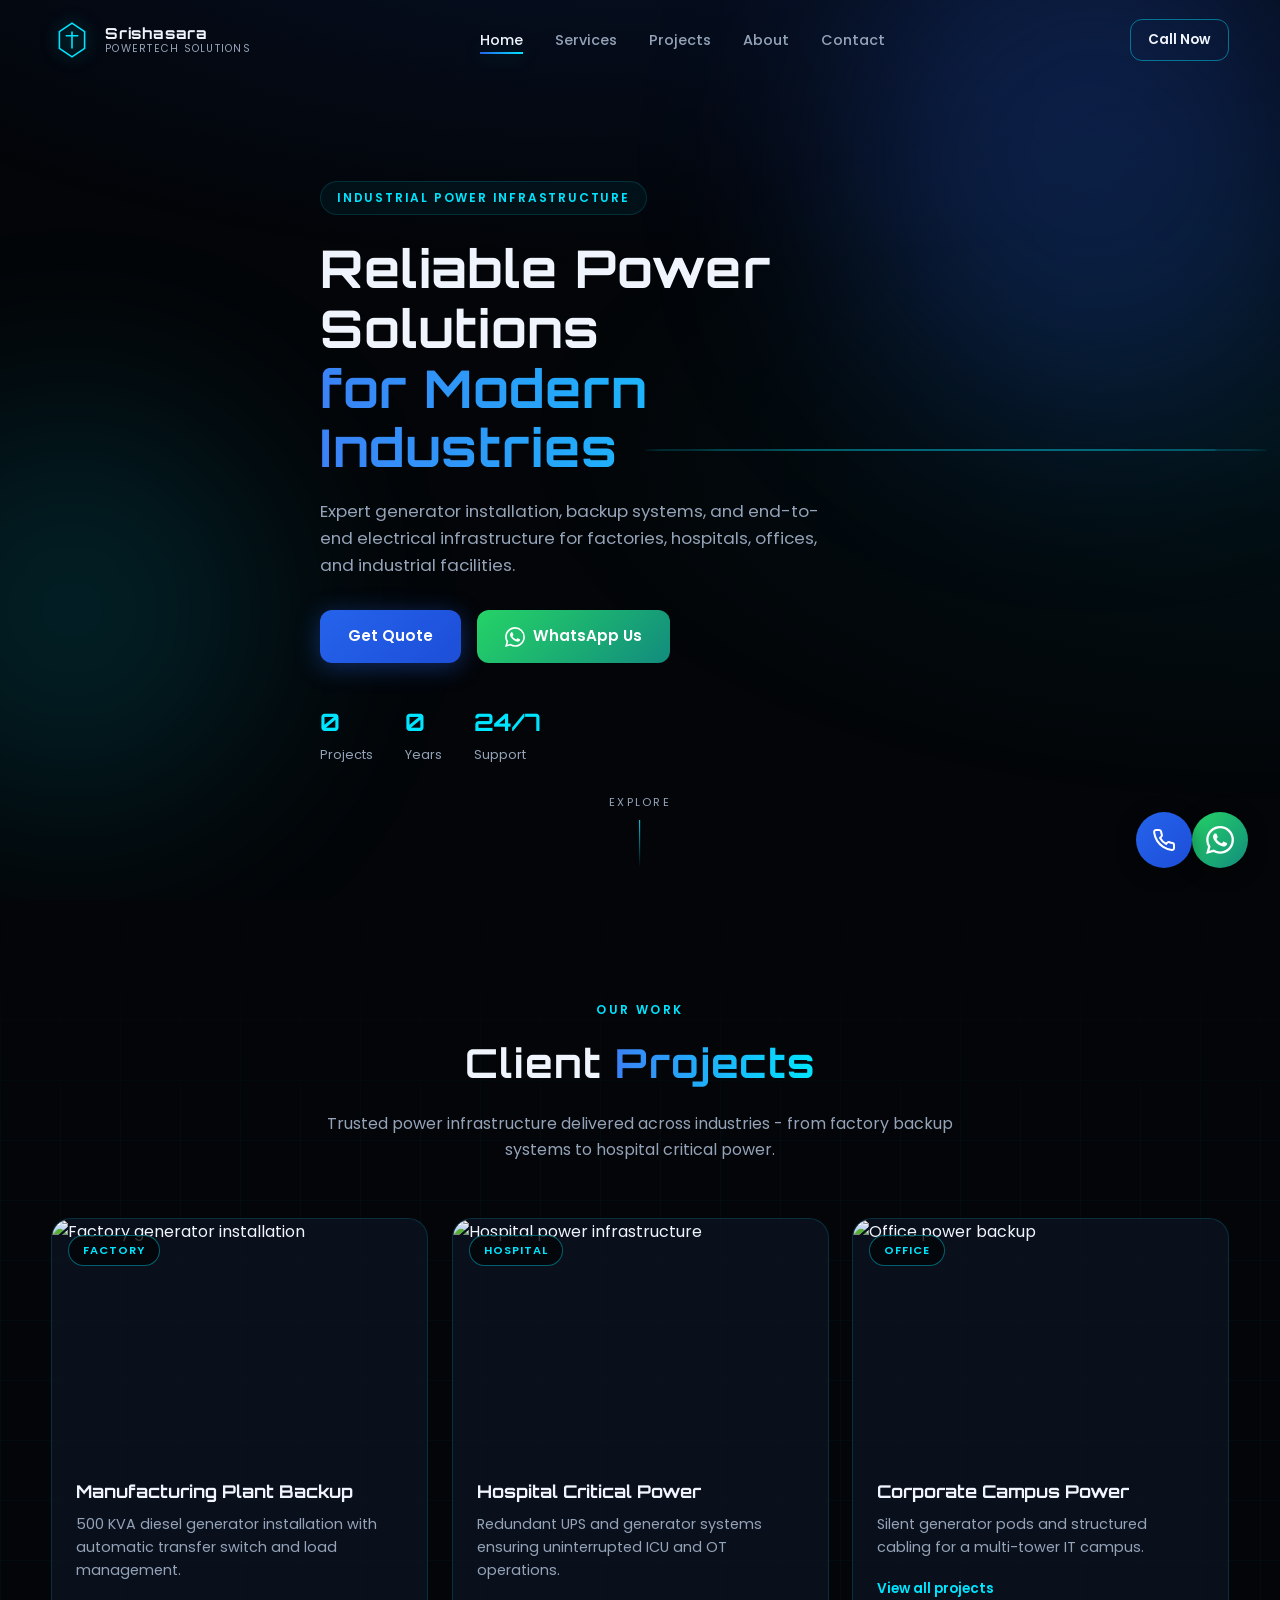
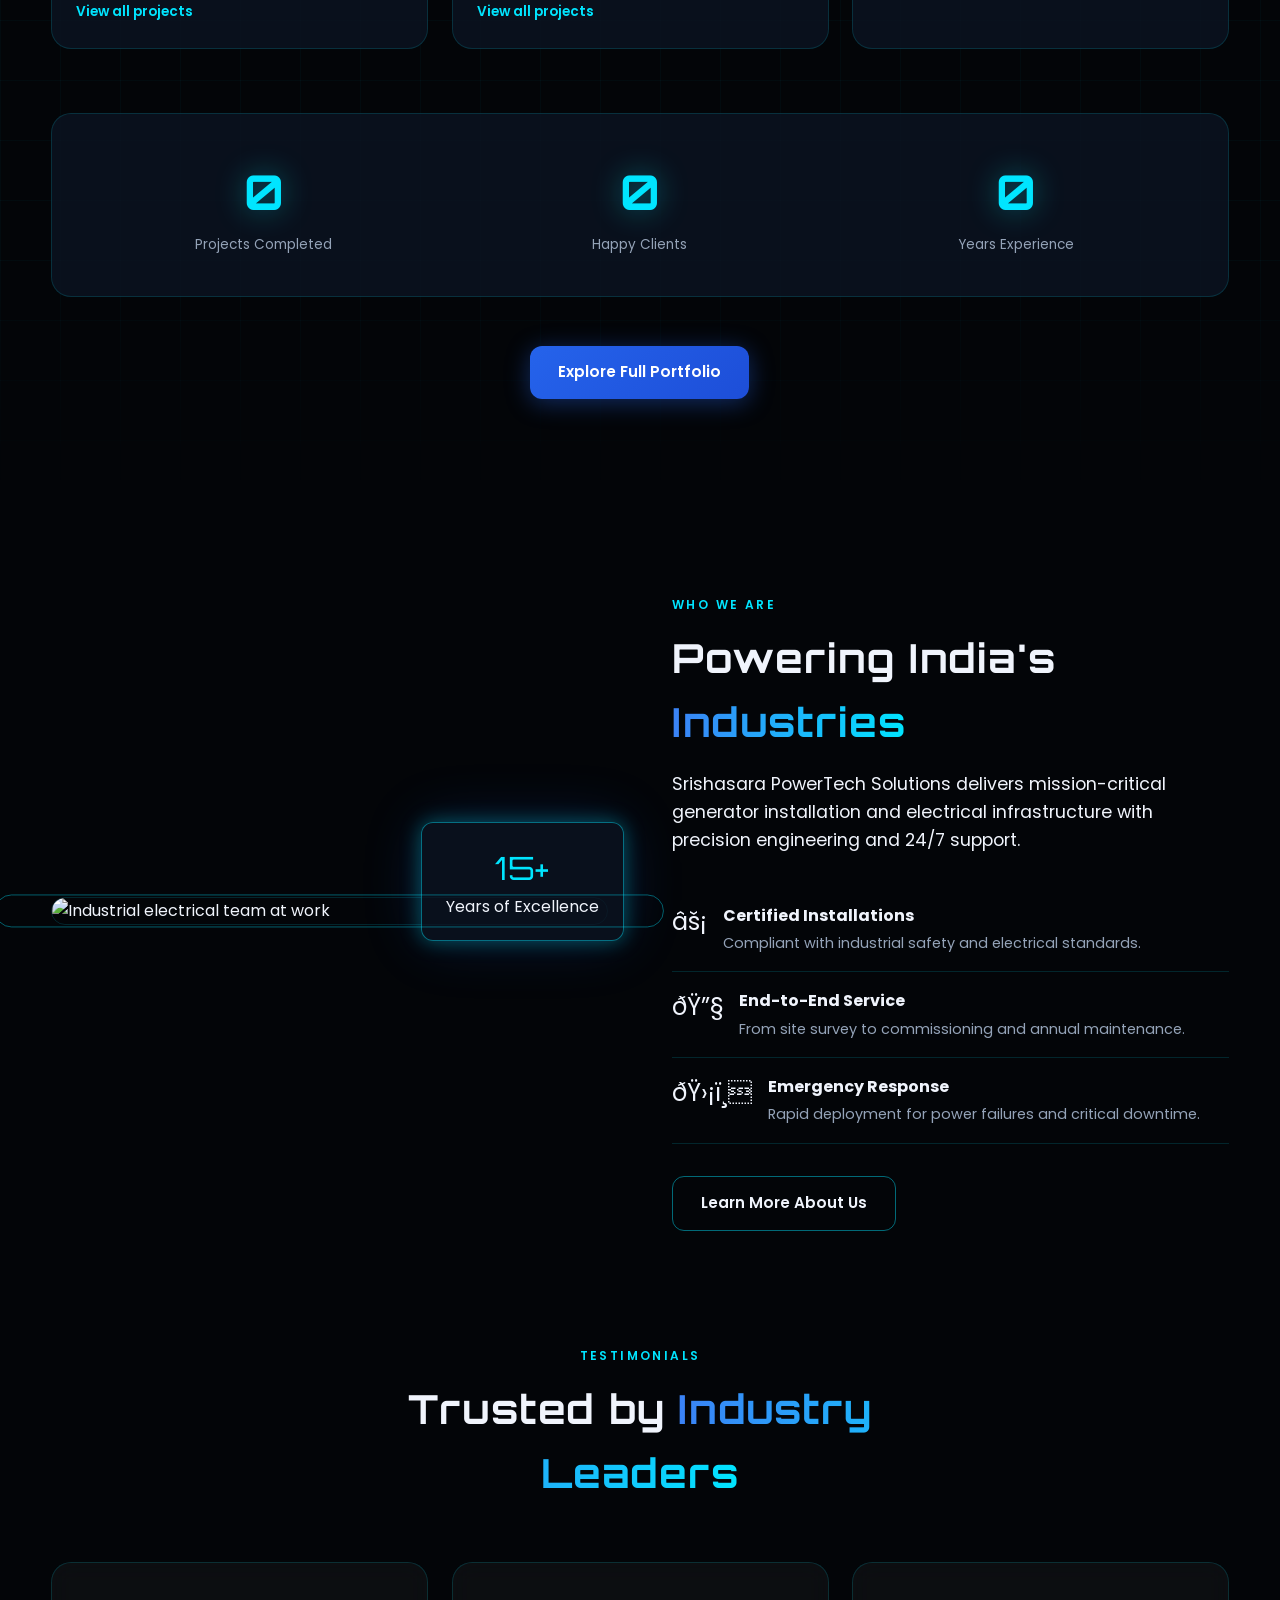
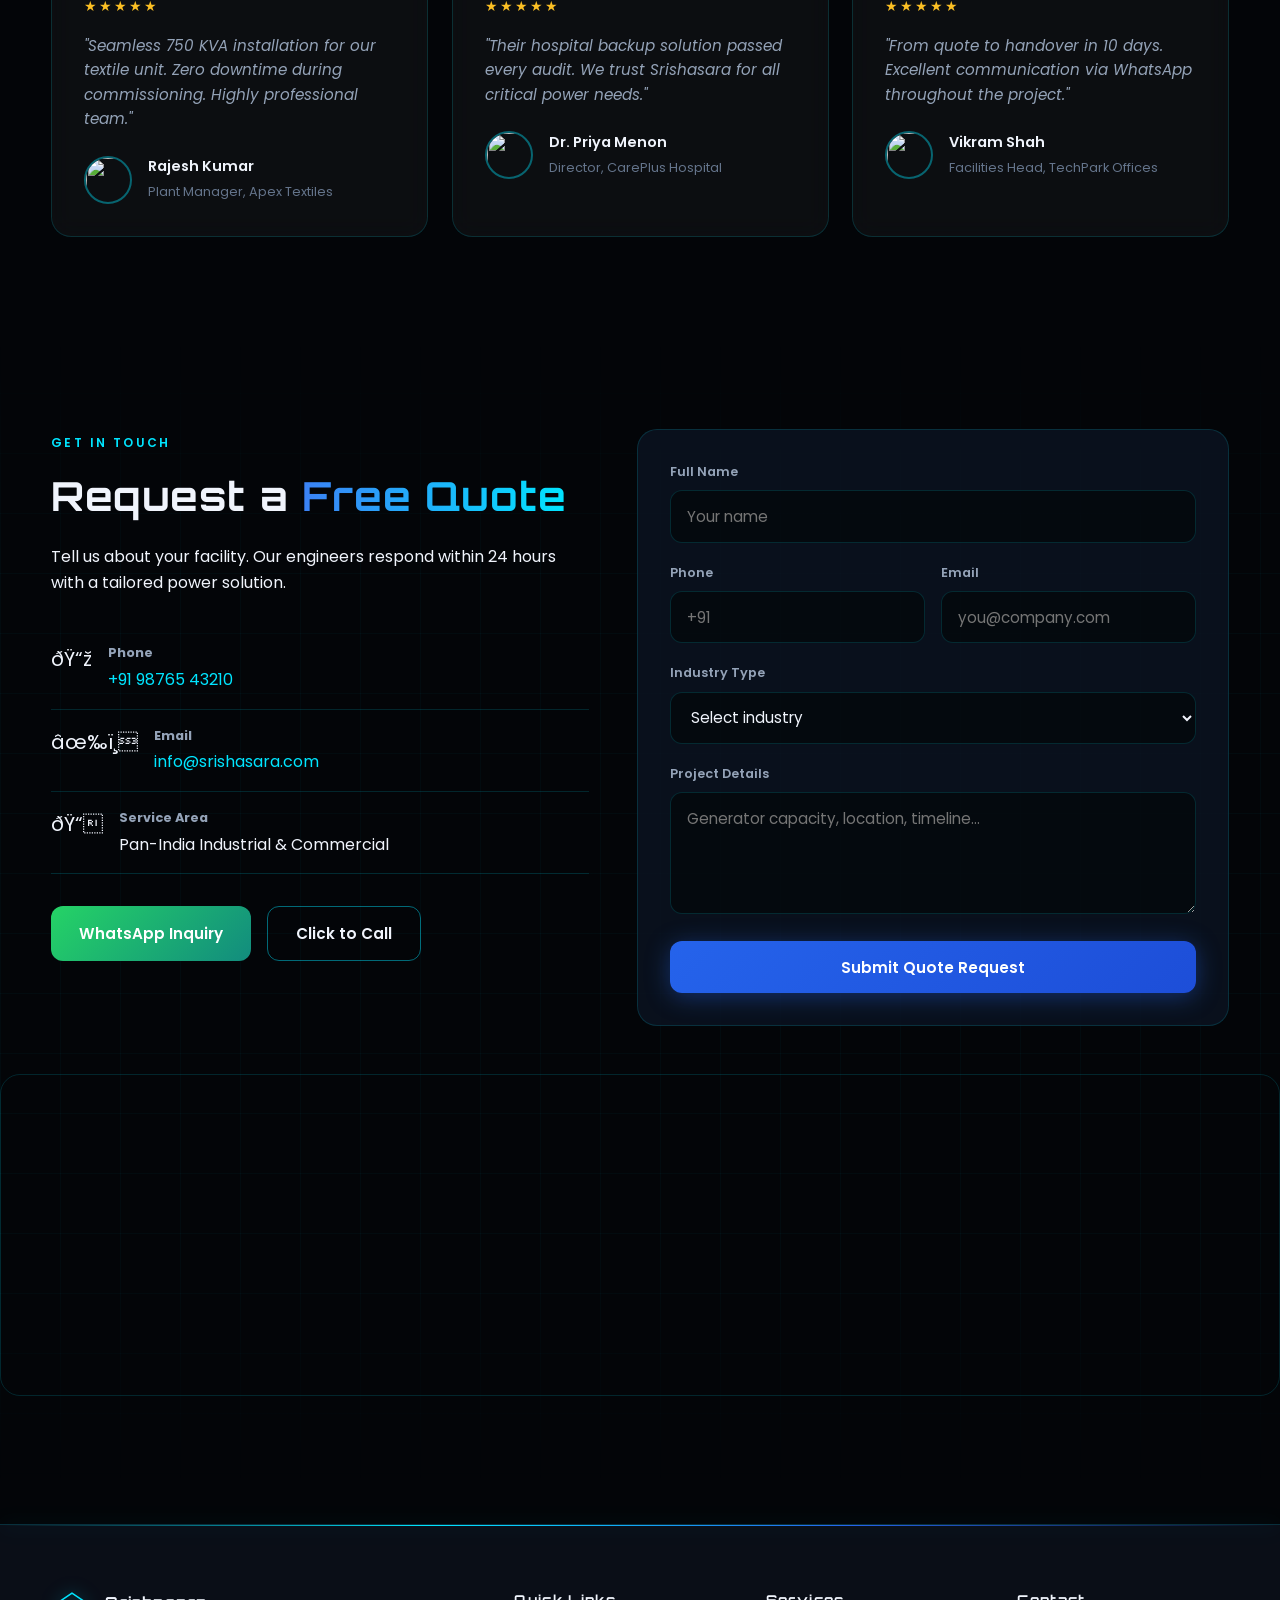
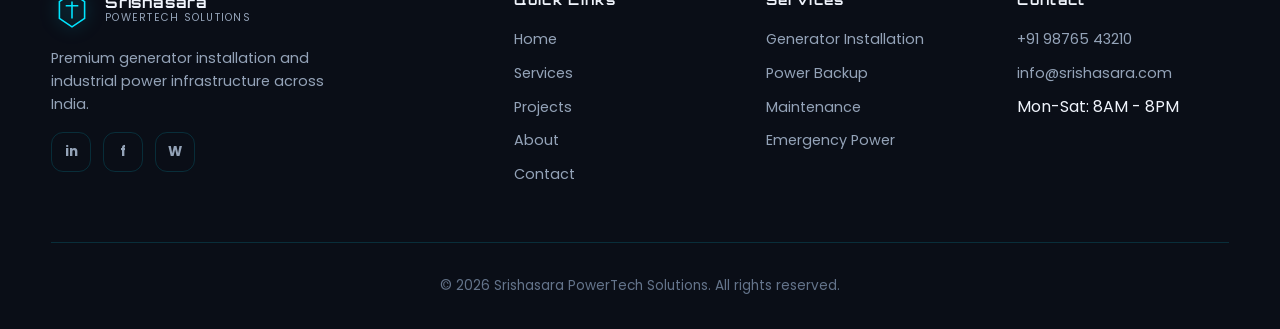
==== index.html @ c44b75e2 "Add files via upload" ====
<!DOCTYPE html>
<html lang="en">
<head>
  <meta charset="UTF-8">
  <meta name="viewport" content="width=device-width, initial-scale=1.0">
  <meta name="description" content="Srishasara PowerTech Solutions - Industrial generator installation, power backup, and electrical infrastructure for factories, hospitals, and offices.">
  <title>Srishasara PowerTech Solutions | Reliable Industrial Power</title>
  <link rel="preconnect" href="https://fonts.googleapis.com">
  <link rel="preconnect" href="https://fonts.gstatic.com" crossorigin>
  <link href="https://fonts.googleapis.com/css2?family=Orbitron:wght@500;600;700;800&family=Poppins:wght@300;400;500;600;700&display=swap" rel="stylesheet">
  <link rel="stylesheet" href="css/styles.css">
</head>
<body class="page-home">
  <div class="cursor-glow" aria-hidden="true"></div>

  <header class="header" id="header">
    <div class="container header__inner">
      <a href="index.html" class="logo">
        <span class="logo__icon">
          <svg viewBox="0 0 40 40" fill="none" aria-hidden="true">
            <path d="M20 4L8 12v16l12 8 12-8V12L20 4z" stroke="currentColor" stroke-width="1.5"/>
            <path d="M20 12v16M14 16h12" stroke="currentColor" stroke-width="1.5"/>
          </svg>
        </span>
        <span class="logo__text">
          <strong>Srishasara</strong>
          <small>PowerTech Solutions</small>
        </span>
      </a>
      <nav class="nav" id="nav">
        <ul class="nav__list">
          <li><a href="index.html" class="nav__link active">Home</a></li>
          <li><a href="services.html" class="nav__link">Services</a></li>
          <li><a href="projects.html" class="nav__link">Projects</a></li>
          <li><a href="about.html" class="nav__link">About</a></li>
          <li><a href="contact.html" class="nav__link">Contact</a></li>
        </ul>
      </nav>
      <a href="tel:+919876543210" class="btn btn--sm btn--outline header__cta">Call Now</a>
      <button class="hamburger" id="hamburger" aria-label="Toggle menu" aria-expanded="false">
        <span></span><span></span><span></span>
      </button>
    </div>
  </header>

  <main>
    <!-- Hero -->
    <section class="hero" id="hero">
      <canvas class="hero__grid" id="powerGrid" aria-hidden="true"></canvas>
      <div class="hero__particles" id="heroParticles" aria-hidden="true"></div>
      <div class="hero__glow hero__glow--1" aria-hidden="true"></div>
      <div class="hero__glow hero__glow--2" aria-hidden="true"></div>
      <div class="hero__visual parallax-layer" data-speed="0.15" aria-hidden="true">
        <img src="https://images.unsplash.com/photo-1473341304170-971dccb5ac71?w=1200&q=80" alt="" class="hero__img">
        <div class="hero__energy-ring"></div>
      </div>
      <div class="container hero__content">
        <div class="hero__badge reveal-up">Industrial Power Infrastructure</div>
        <h1 class="hero__title reveal-up">
          <span class="line">Reliable Power Solutions</span>
          <span class="line gradient-text">for Modern Industries</span>
        </h1>
        <p class="hero__subtitle reveal-up">
          Expert generator installation, backup systems, and end-to-end electrical infrastructure for factories, hospitals, offices, and industrial facilities.
        </p>
        <div class="hero__actions reveal-up">
          <a href="#contact" class="btn btn--primary">Get Quote</a>
          <a href="https://wa.me/919876543210?text=Hi%20Srishasara%20PowerTech%2C%20I%20need%20a%20power%20solution%20quote." class="btn btn--whatsapp" target="_blank" rel="noopener">
            <svg viewBox="0 0 24 24" width="20" height="20" aria-hidden="true"><path fill="currentColor" d="M17.472 14.382c-.297-.149-1.758-.867-2.03-.967-.273-.099-.471-.148-.67.15-.197.297-.767.966-.94 1.164-.173.199-.347.223-.644.075-.297-.15-1.255-.463-2.39-1.475-.883-.788-1.48-1.761-1.653-2.059-.173-.297-.018-.458.13-.606.134-.133.298-.347.446-.52.149-.174.198-.298.298-.497.099-.198.05-.371-.025-.52-.075-.149-.669-1.612-.916-2.207-.242-.579-.487-.5-.669-.51-.173-.008-.371-.01-.57-.01-.198 0-.52.074-.792.372-.272.297-1.04 1.016-1.04 2.479 0 1.462 1.065 2.875 1.213 3.074.149.198 2.096 3.2 5.077 4.487.709.306 1.262.489 1.694.625.712.227 1.36.195 1.871.118.571-.085 1.758-.719 2.006-1.413.248-.694.248-1.289.173-1.413-.074-.124-.272-.198-.57-.347m-5.421 7.403h-.004a9.87 9.87 0 01-5.031-1.378l-.361-.214-3.741.982.998-3.648-.235-.374a9.86 9.86 0 01-1.51-5.26c.001-5.45 4.436-9.884 9.888-9.884 2.64 0 5.122 1.03 6.988 2.898a9.825 9.825 0 012.893 6.994c-.003 5.45-4.435 9.884-9.885 9.884m8.413-18.297A11.815 11.815 0 0012.05 0C5.495 0 .16 5.335.157 11.892c0 2.096.547 4.142 1.588 5.945L.057 24l6.305-1.654a11.882 11.882 0 005.683 1.448h.005c6.554 0 11.89-5.335 11.89-11.893a11.821 11.821 0 00-3.48-8.413z"/></svg>
            WhatsApp Us
          </a>
        </div>
        <div class="hero__stats reveal-up">
          <div class="stat-pill"><strong data-count="500">0</strong><span>Projects</span></div>
          <div class="stat-pill"><strong data-count="15">0</strong><span>Years</span></div>
          <div class="stat-pill"><strong>24/7</strong><span>Support</span></div>
        </div>
      </div>
      <a href="#client-work" class="scroll-indicator" aria-label="Scroll to client work">
        <span class="scroll-indicator__text">Explore</span>
        <span class="scroll-indicator__line"></span>
      </a>
    </section>

    <!-- Client Work (on home) -->
    <section class="section section--client-work" id="client-work">
      <div class="section__grid-bg" aria-hidden="true"></div>
      <div class="container">
        <div class="section__header reveal-up">
          <span class="section__label">Our Work</span>
          <h2 class="section__title">Client <span class="gradient-text">Projects</span></h2>
          <p class="section__desc">Trusted power infrastructure delivered across industries - from factory backup systems to hospital critical power.</p>
        </div>
        <div class="projects-preview">
          <article class="project-card reveal-up">
            <div class="project-card__media">
              <img src="https://images.unsplash.com/photo-1581094794329-cd293c0f3e4e?w=800&q=80" alt="Factory generator installation" loading="lazy">
              <span class="project-card__tag">Factory</span>
            </div>
            <div class="project-card__body">
              <h3>Manufacturing Plant Backup</h3>
              <p>500 KVA diesel generator installation with automatic transfer switch and load management.</p>
              <a href="projects.html" class="link-arrow">View all projects</a>
            </div>
          </article>
          <article class="project-card reveal-up">
            <div class="project-card__media">
              <img src="https://images.unsplash.com/photo-1519494026892-80bbd2d6fd0d?w=800&q=80" alt="Hospital power infrastructure" loading="lazy">
              <span class="project-card__tag">Hospital</span>
            </div>
            <div class="project-card__body">
              <h3>Hospital Critical Power</h3>
              <p>Redundant UPS and generator systems ensuring uninterrupted ICU and OT operations.</p>
              <a href="projects.html" class="link-arrow">View all projects</a>
            </div>
          </article>
          <article class="project-card reveal-up">
            <div class="project-card__media">
              <img src="https://images.unsplash.com/photo-1497366216548-37526070297c?w=800&q=80" alt="Office power backup" loading="lazy">
              <span class="project-card__tag">Office</span>
            </div>
            <div class="project-card__body">
              <h3>Corporate Campus Power</h3>
              <p>Silent generator pods and structured cabling for a multi-tower IT campus.</p>
              <a href="projects.html" class="link-arrow">View all projects</a>
            </div>
          </article>
        </div>
        <div class="counters reveal-up">
          <div class="counter-item">
            <span class="counter-item__num" data-count="500">0</span>
            <span class="counter-item__label">Projects Completed</span>
          </div>
          <div class="counter-item">
            <span class="counter-item__num" data-count="450">0</span>
            <span class="counter-item__label">Happy Clients</span>
          </div>
          <div class="counter-item">
            <span class="counter-item__num" data-count="15">0</span>
            <span class="counter-item__label">Years Experience</span>
          </div>
        </div>
        <div class="section__cta reveal-up">
          <a href="projects.html" class="btn btn--primary">Explore Full Portfolio</a>
        </div>
      </div>
    </section>

    <!-- Details / About (on home) -->
    <section class="section section--details" id="details">
      <div class="container about-split">
        <div class="about-split__visual reveal-left">
          <img src="https://images.unsplash.com/photo-1621905252507-b35492cc74b4?w=900&q=80" alt="Industrial electrical team at work" loading="lazy">
          <div class="about-split__badge">
            <span class="about-split__badge-num">15+</span>
            <span>Years of Excellence</span>
          </div>
          <div class="pulse-ring" aria-hidden="true"></div>
        </div>
        <div class="about-split__content reveal-right">
          <span class="section__label">Who We Are</span>
          <h2 class="section__title">Powering India's <span class="gradient-text">Industries</span></h2>
          <p class="about-split__mission">
            Srishasara PowerTech Solutions delivers mission-critical generator installation and electrical infrastructure with precision engineering and 24/7 support.
          </p>
          <ul class="feature-list">
            <li class="feature-list__item">
              <span class="feature-list__icon">âš¡</span>
              <div>
                <strong>Certified Installations</strong>
                <p>Compliant with industrial safety and electrical standards.</p>
              </div>
            </li>
            <li class="feature-list__item">
              <span class="feature-list__icon">ðŸ”§</span>
              <div>
                <strong>End-to-End Service</strong>
                <p>From site survey to commissioning and annual maintenance.</p>
              </div>
            </li>
            <li class="feature-list__item">
              <span class="feature-list__icon">ðŸ›¡ï¸</span>
              <div>
                <strong>Emergency Response</strong>
                <p>Rapid deployment for power failures and critical downtime.</p>
              </div>
            </li>
          </ul>
          <a href="about.html" class="btn btn--outline">Learn More About Us</a>
        </div>
      </div>

      <!-- Testimonials -->
      <div class="container testimonials-wrap">
        <div class="section__header reveal-up">
          <span class="section__label">Testimonials</span>
          <h2 class="section__title">Trusted by <span class="gradient-text">Industry Leaders</span></h2>
        </div>
        <div class="testimonials-grid">
          <blockquote class="testimonial-card reveal-up">
            <div class="testimonial-card__stars" aria-label="5 stars">&#9733;&#9733;&#9733;&#9733;&#9733;</div>
            <p>"Seamless 750 KVA installation for our textile unit. Zero downtime during commissioning. Highly professional team."</p>
            <footer>
              <img src="https://images.unsplash.com/photo-1560250097-0b93528c311a?w=100&q=80" alt="" class="testimonial-card__avatar" width="48" height="48">
              <div>
                <cite>Rajesh Kumar</cite>
                <span>Plant Manager, Apex Textiles</span>
              </div>
            </footer>
          </blockquote>
          <blockquote class="testimonial-card reveal-up">
            <div class="testimonial-card__stars" aria-label="5 stars">&#9733;&#9733;&#9733;&#9733;&#9733;</div>
            <p>"Their hospital backup solution passed every audit. We trust Srishasara for all critical power needs."</p>
            <footer>
              <img src="https://images.unsplash.com/photo-1573496359142-b8d87734a5a2?w=100&q=80" alt="" class="testimonial-card__avatar" width="48" height="48">
              <div>
                <cite>Dr. Priya Menon</cite>
                <span>Director, CarePlus Hospital</span>
              </div>
            </footer>
          </blockquote>
          <blockquote class="testimonial-card reveal-up">
            <div class="testimonial-card__stars" aria-label="5 stars">&#9733;&#9733;&#9733;&#9733;&#9733;</div>
            <p>"From quote to handover in 10 days. Excellent communication via WhatsApp throughout the project."</p>
            <footer>
              <img src="https://images.unsplash.com/photo-1472099645785-5658abf4ff4e?w=100&q=80" alt="" class="testimonial-card__avatar" width="48" height="48">
              <div>
                <cite>Vikram Shah</cite>
                <span>Facilities Head, TechPark Offices</span>
              </div>
            </footer>
          </blockquote>
        </div>
      </div>
    </section>

    <!-- Contact (on home) -->
    <section class="section section--contact" id="contact">
      <div class="section__grid-bg" aria-hidden="true"></div>
      <div class="container contact-grid">
        <div class="contact-info reveal-left">
          <span class="section__label">Get In Touch</span>
          <h2 class="section__title">Request a <span class="gradient-text">Free Quote</span></h2>
          <p>Tell us about your facility. Our engineers respond within 24 hours with a tailored power solution.</p>
          <ul class="contact-details">
            <li>
              <span class="contact-details__icon">ðŸ“ž</span>
              <div>
                <strong>Phone</strong>
                <a href="tel:+919876543210">+91 98765 43210</a>
              </div>
            </li>
            <li>
              <span class="contact-details__icon">âœ‰ï¸</span>
              <div>
                <strong>Email</strong>
                <a href="mailto:info@srishasara.com">info@srishasara.com</a>
              </div>
            </li>
            <li>
              <span class="contact-details__icon">ðŸ“</span>
              <div>
                <strong>Service Area</strong>
                <span>Pan-India Industrial & Commercial</span>
              </div>
            </li>
          </ul>
          <div class="contact-quick-actions">
            <a href="https://wa.me/919876543210" class="btn btn--whatsapp" target="_blank" rel="noopener">WhatsApp Inquiry</a>
            <a href="tel:+919876543210" class="btn btn--outline">Click to Call</a>
          </div>
        </div>
        <form class="contact-form reveal-right" id="quoteForm">
          <div class="form-group">
            <label for="name">Full Name</label>
            <input type="text" id="name" name="name" required placeholder="Your name">
          </div>
          <div class="form-row">
            <div class="form-group">
              <label for="phone">Phone</label>
              <input type="tel" id="phone" name="phone" required placeholder="+91">
            </div>
            <div class="form-group">
              <label for="email">Email</label>
              <input type="email" id="email" name="email" placeholder="you@company.com">
            </div>
          </div>
          <div class="form-group">
            <label for="industry">Industry Type</label>
            <select id="industry" name="industry" required>
              <option value="">Select industry</option>
              <option value="factory">Factory / Manufacturing</option>
              <option value="hospital">Hospital / Healthcare</option>
              <option value="office">Office / IT Campus</option>
              <option value="other">Other Industrial</option>
            </select>
          </div>
          <div class="form-group">
            <label for="message">Project Details</label>
            <textarea id="message" name="message" rows="4" required placeholder="Generator capacity, location, timeline..."></textarea>
          </div>
          <button type="submit" class="btn btn--primary btn--full">Submit Quote Request</button>
        </form>
      </div>
      <div class="map-placeholder reveal-up">
        <div class="map-placeholder__inner">
          <iframe
            title="Srishasara PowerTech location"
            src="https://www.google.com/maps/embed?pb=!1m18!1m12!1m3!1d3888.013!2d77.5946!3d12.9716!2m3!1f0!2f0!3f0!3m2!1i1024!2i768!4f13.1!3m3!1m2!1s0x0%3A0x0!2zMTLCsDU4JzE4LjAiTiA3N8KwMzUnNDAuNiJF!5e0!3m2!1sen!2sin!4v1"
            width="100%"
            height="320"
            style="border:0;"
            allowfullscreen=""
            loading="lazy"
            referrerpolicy="no-referrer-when-downgrade">
          </iframe>
        </div>
      </div>
    </section>
  </main>

  <footer class="footer">
    <div class="footer__glow" aria-hidden="true"></div>
    <div class="container">
      <div class="footer__grid">
        <div class="footer__brand">
          <a href="index.html" class="logo logo--footer">
            <span class="logo__icon"><svg viewBox="0 0 40 40" fill="none"><path d="M20 4L8 12v16l12 8 12-8V12L20 4z" stroke="currentColor" stroke-width="1.5"/><path d="M20 12v16M14 16h12" stroke="currentColor" stroke-width="1.5"/></svg></span>
            <span class="logo__text"><strong>Srishasara</strong><small>PowerTech Solutions</small></span>
          </a>
          <p>Premium generator installation and industrial power infrastructure across India.</p>
          <div class="footer__social">
            <a href="#" aria-label="LinkedIn">in</a>
            <a href="#" aria-label="Facebook">f</a>
            <a href="https://wa.me/919876543210" aria-label="WhatsApp">W</a>
          </div>
        </div>
        <div class="footer__col">
          <h4>Quick Links</h4>
          <ul>
            <li><a href="index.html">Home</a></li>
            <li><a href="services.html">Services</a></li>
            <li><a href="projects.html">Projects</a></li>
            <li><a href="about.html">About</a></li>
            <li><a href="contact.html">Contact</a></li>
          </ul>
        </div>
        <div class="footer__col">
          <h4>Services</h4>
          <ul>
            <li><a href="services.html#installation">Generator Installation</a></li>
            <li><a href="services.html#backup">Power Backup</a></li>
            <li><a href="services.html#maintenance">Maintenance</a></li>
            <li><a href="services.html#emergency">Emergency Power</a></li>
          </ul>
        </div>
        <div class="footer__col">
          <h4>Contact</h4>
          <ul>
            <li><a href="tel:+919876543210">+91 98765 43210</a></li>
            <li><a href="mailto:info@srishasara.com">info@srishasara.com</a></li>
            <li>Mon-Sat: 8AM - 8PM</li>
          </ul>
        </div>
      </div>
      <div class="footer__bottom">
        <p>&copy; 2026 Srishasara PowerTech Solutions. All rights reserved.</p>
      </div>
    </div>
  </footer>

  <a href="https://wa.me/919876543210" class="fab fab--whatsapp" target="_blank" rel="noopener" aria-label="Chat on WhatsApp">
    <svg viewBox="0 0 24 24" width="28" height="28"><path fill="currentColor" d="M17.472 14.382c-.297-.149-1.758-.867-2.03-.967-.273-.099-.471-.148-.67.15-.197.297-.767.966-.94 1.164-.173.199-.347.223-.644.075-.297-.15-1.255-.463-2.39-1.475-.883-.788-1.48-1.761-1.653-2.059-.173-.297-.018-.458.13-.606.134-.133.298-.347.446-.52.149-.174.198-.298.298-.497.099-.198.05-.371-.025-.52-.075-.149-.669-1.612-.916-2.207-.242-.579-.487-.5-.669-.51-.173-.008-.371-.01-.57-.01-.198 0-.52.074-.792.372-.272.297-1.04 1.016-1.04 2.479 0 1.462 1.065 2.875 1.213 3.074.149.198 2.096 3.2 5.077 4.487.709.306 1.262.489 1.694.625.712.227 1.36.195 1.871.118.571-.085 1.758-.719 2.006-1.413.248-.694.248-1.289.173-1.413-.074-.124-.272-.198-.57-.347m-5.421 7.403h-.004a9.87 9.87 0 01-5.031-1.378l-.361-.214-3.741.982.998-3.648-.235-.374a9.86 9.86 0 01-1.51-5.26c.001-5.45 4.436-9.884 9.888-9.884 2.64 0 5.122 1.03 6.988 2.898a9.825 9.825 0 012.893 6.994c-.003 5.45-4.435 9.884-9.885 9.884m8.413-18.297A11.815 11.815 0 0012.05 0C5.495 0 .16 5.335.157 11.892c0 2.096.547 4.142 1.588 5.945L.057 24l6.305-1.654a11.882 11.882 0 005.683 1.448h.005c6.554 0 11.89-5.335 11.89-11.893a11.821 11.821 0 00-3.48-8.413z"/></svg>
  </a>
  <a href="tel:+919876543210" class="fab fab--call" aria-label="Call us">
    <svg viewBox="0 0 24 24" width="24" height="24" fill="none" stroke="currentColor" stroke-width="2"><path d="M22 16.92v3a2 2 0 01-2.18 2 19.79 19.79 0 01-8.63-3.07 19.5 19.5 0 01-6-6 19.79 19.79 0 01-3.07-8.67A2 2 0 014.11 2h3a2 2 0 012 1.72 12.84 12.84 0 00.7 2.81 2 2 0 01-.45 2.11L8.09 9.91a16 16 0 006 6l1.27-1.27a2 2 0 012.11-.45 12.84 12.84 0 002.81.7A2 2 0 0122 16.92z"/></svg>
  </a>

  <script src="https://cdnjs.cloudflare.com/ajax/libs/gsap/3.12.5/gsap.min.js"></script>
  <script src="https://cdnjs.cloudflare.com/ajax/libs/gsap/3.12.5/ScrollTrigger.min.js"></script>
  <script src="js/main.js"></script>
</body>
</html>
---- css/styles.css ----
/* Srishasara PowerTech Solutions — Premium Futuristic Theme */

:root {
  --bg-deep: #030508;
  --bg-primary: #0a0e17;
  --bg-card: rgba(12, 20, 35, 0.75);
  --bg-card-hover: rgba(16, 28, 48, 0.9);
  --navy: #0d1526;
  --electric: #2563eb;
  --electric-bright: #3b82f6;
  --cyan: #00e5ff;
  --cyan-dim: rgba(0, 229, 255, 0.4);
  --neon-glow: 0 0 20px rgba(0, 229, 255, 0.35), 0 0 60px rgba(37, 99, 235, 0.2);
  --text: #f0f4fc;
  --text-muted: #94a3b8;
  --metallic: #64748b;
  --border: rgba(0, 229, 255, 0.15);
  --border-hover: rgba(0, 229, 255, 0.45);
  --gradient-hero: linear-gradient(135deg, rgba(37, 99, 235, 0.25) 0%, rgba(0, 229, 255, 0.08) 50%, transparent 100%);
  --font-heading: 'Orbitron', sans-serif;
  --font-body: 'Poppins', sans-serif;
  --header-h: 80px;
  --radius: 12px;
  --radius-lg: 20px;
  --transition: 0.35s cubic-bezier(0.4, 0, 0.2, 1);
  --container: min(1200px, 92vw);
}

*, *::before, *::after { box-sizing: border-box; margin: 0; padding: 0; }

html {
  scroll-behavior: smooth;
  scroll-padding-top: var(--header-h);
}

body {
  font-family: var(--font-body);
  background: var(--bg-deep);
  color: var(--text);
  line-height: 1.6;
  overflow-x: hidden;
  -webkit-font-smoothing: antialiased;
}

body::before {
  content: '';
  position: fixed;
  inset: 0;
  background:
    radial-gradient(ellipse 80% 50% at 50% -20%, rgba(37, 99, 235, 0.15), transparent),
    radial-gradient(ellipse 60% 40% at 100% 50%, rgba(0, 229, 255, 0.06), transparent);
  pointer-events: none;
  z-index: 0;
}

img { max-width: 100%; height: auto; display: block; }
a { color: var(--cyan); text-decoration: none; transition: color var(--transition); }
a:hover { color: var(--text); }
ul { list-style: none; }

.container {
  width: var(--container);
  margin-inline: auto;
  position: relative;
  z-index: 1;
}

.gradient-text {
  background: linear-gradient(90deg, var(--electric-bright), var(--cyan));
  -webkit-background-clip: text;
  -webkit-text-fill-color: transparent;
  background-clip: text;
}

/* Buttons */
.btn {
  display: inline-flex;
  align-items: center;
  justify-content: center;
  gap: 0.5rem;
  padding: 0.9rem 1.75rem;
  font-family: var(--font-body);
  font-weight: 600;
  font-size: 0.95rem;
  border-radius: var(--radius);
  border: none;
  cursor: pointer;
  transition: transform var(--transition), box-shadow var(--transition), background var(--transition);
}

.btn--primary {
  background: linear-gradient(135deg, var(--electric), #1d4ed8);
  color: #fff;
  box-shadow: 0 4px 24px rgba(37, 99, 235, 0.4);
}

.btn--primary:hover {
  transform: translateY(-2px);
  box-shadow: 0 8px 32px rgba(37, 99, 235, 0.55), 0 0 20px rgba(0, 229, 255, 0.2);
  color: #fff;
}

.btn--outline {
  background: transparent;
  color: var(--text);
  border: 1px solid var(--border-hover);
}

.btn--outline:hover {
  background: rgba(0, 229, 255, 0.08);
  border-color: var(--cyan);
  color: var(--cyan);
}

.btn--whatsapp {
  background: linear-gradient(135deg, #25d366, #128c7e);
  color: #fff;
}

.btn--whatsapp:hover { transform: translateY(-2px); color: #fff; box-shadow: 0 8px 28px rgba(37, 211, 102, 0.35); }

.btn--sm { padding: 0.55rem 1.1rem; font-size: 0.85rem; }
.btn--full { width: 100%; }

/* Header */
.header {
  position: fixed;
  top: 0;
  left: 0;
  right: 0;
  z-index: 1000;
  height: var(--header-h);
  transition: background var(--transition), backdrop-filter var(--transition), box-shadow var(--transition);
}

.header.scrolled {
  background: rgba(3, 5, 8, 0.85);
  backdrop-filter: blur(16px);
  border-bottom: 1px solid var(--border);
  box-shadow: 0 4px 30px rgba(0, 0, 0, 0.4);
}

.header__inner {
  display: flex;
  align-items: center;
  justify-content: space-between;
  height: 100%;
}

.logo {
  display: flex;
  align-items: center;
  gap: 0.75rem;
  color: var(--text);
}

.logo:hover { color: var(--text); }

.logo__icon {
  width: 42px;
  height: 42px;
  color: var(--cyan);
  filter: drop-shadow(0 0 8px rgba(0, 229, 255, 0.5));
}

.logo__text {
  display: flex;
  flex-direction: column;
  line-height: 1.2;
}

.logo__text strong {
  font-family: var(--font-heading);
  font-size: 0.95rem;
  letter-spacing: 0.05em;
}

.logo__text small {
  font-size: 0.65rem;
  color: var(--text-muted);
  letter-spacing: 0.12em;
  text-transform: uppercase;
}

.nav__list {
  display: flex;
  gap: 2rem;
}

.nav__link {
  color: var(--text-muted);
  font-size: 0.9rem;
  font-weight: 500;
  position: relative;
  padding: 0.25rem 0;
}

.nav__link::after {
  content: '';
  position: absolute;
  bottom: 0;
  left: 0;
  width: 0;
  height: 2px;
  background: linear-gradient(90deg, var(--electric), var(--cyan));
  transition: width var(--transition);
  box-shadow: var(--neon-glow);
}

.nav__link:hover,
.nav__link.active { color: var(--text); }

.nav__link:hover::after,
.nav__link.active::after { width: 100%; }

.header__cta { margin-left: 1rem; }

.hamburger {
  display: none;
  flex-direction: column;
  gap: 6px;
  background: none;
  border: none;
  cursor: pointer;
  padding: 8px;
  z-index: 1001;
}

.hamburger span {
  display: block;
  width: 26px;
  height: 2px;
  background: var(--cyan);
  transition: transform var(--transition), opacity var(--transition);
  box-shadow: 0 0 6px var(--cyan-dim);
}

.hamburger.active span:nth-child(1) { transform: translateY(8px) rotate(45deg); }
.hamburger.active span:nth-child(2) { opacity: 0; }
.hamburger.active span:nth-child(3) { transform: translateY(-8px) rotate(-45deg); }

/* Hero */
.hero {
  position: relative;
  min-height: 100vh;
  display: flex;
  align-items: center;
  padding: calc(var(--header-h) + 2rem) 0 4rem;
  overflow: hidden;
}

.hero__grid {
  position: absolute;
  inset: 0;
  width: 100%;
  height: 100%;
  opacity: 0.4;
  z-index: 0;
}

.hero__particles {
  position: absolute;
  inset: 0;
  z-index: 1;
  pointer-events: none;
}

.hero__particle {
  position: absolute;
  width: 4px;
  height: 4px;
  background: var(--cyan);
  border-radius: 50%;
  box-shadow: 0 0 10px var(--cyan);
  opacity: 0.6;
}

.hero__glow {
  position: absolute;
  border-radius: 50%;
  filter: blur(100px);
  z-index: 0;
  pointer-events: none;
}

.hero__glow--1 {
  width: 500px;
  height: 500px;
  top: -10%;
  right: -5%;
  background: rgba(37, 99, 235, 0.25);
}

.hero__glow--2 {
  width: 400px;
  height: 400px;
  bottom: 10%;
  left: -10%;
  background: rgba(0, 229, 255, 0.12);
}

.hero__visual {
  position: absolute;
  right: 5%;
  top: 50%;
  transform: translateY(-50%);
  width: 42%;
  max-width: 520px;
  z-index: 2;
  opacity: 0.85;
}

.hero__img {
  border-radius: var(--radius-lg);
  mask-image: linear-gradient(to left, black 60%, transparent);
  -webkit-mask-image: linear-gradient(to left, black 60%, transparent);
  border: 1px solid var(--border);
}

.hero__energy-ring {
  position: absolute;
  inset: -10%;
  border: 1px solid var(--cyan-dim);
  border-radius: 50%;
  animation: pulse-ring 4s ease-in-out infinite;
}

@keyframes pulse-ring {
  0%, 100% { transform: scale(1); opacity: 0.3; }
  50% { transform: scale(1.05); opacity: 0.6; }
}

.hero__content {
  position: relative;
  z-index: 3;
  max-width: 640px;
}

.hero__badge {
  display: inline-block;
  padding: 0.4rem 1rem;
  font-size: 0.75rem;
  font-weight: 600;
  letter-spacing: 0.15em;
  text-transform: uppercase;
  color: var(--cyan);
  border: 1px solid var(--border);
  border-radius: 100px;
  margin-bottom: 1.5rem;
  background: rgba(0, 229, 255, 0.05);
}

.hero__title {
  font-family: var(--font-heading);
  font-size: clamp(2rem, 5vw, 3.25rem);
  font-weight: 700;
  line-height: 1.15;
  margin-bottom: 1.25rem;
  letter-spacing: 0.02em;
}

.hero__title .line { display: block; }

.hero__subtitle {
  font-size: 1.05rem;
  color: var(--text-muted);
  max-width: 520px;
  margin-bottom: 2rem;
}

.hero__actions {
  display: flex;
  flex-wrap: wrap;
  gap: 1rem;
  margin-bottom: 2.5rem;
}

.hero__stats {
  display: flex;
  gap: 2rem;
  flex-wrap: wrap;
}

.stat-pill {
  text-align: left;
}

.stat-pill strong {
  display: block;
  font-family: var(--font-heading);
  font-size: 1.5rem;
  color: var(--cyan);
}

.stat-pill span {
  font-size: 0.8rem;
  color: var(--text-muted);
}

.scroll-indicator {
  position: absolute;
  bottom: 2rem;
  left: 50%;
  transform: translateX(-50%);
  display: flex;
  flex-direction: column;
  align-items: center;
  gap: 0.5rem;
  color: var(--text-muted);
  font-size: 0.7rem;
  letter-spacing: 0.2em;
  text-transform: uppercase;
  z-index: 5;
}

.scroll-indicator__line {
  width: 1px;
  height: 48px;
  background: linear-gradient(to bottom, var(--cyan), transparent);
  animation: scroll-line 2s ease-in-out infinite;
}

@keyframes scroll-line {
  0%, 100% { transform: scaleY(0.3); opacity: 0.5; }
  50% { transform: scaleY(1); opacity: 1; }
}

/* Sections */
.section {
  padding: 6rem 0;
  position: relative;
}

.section__grid-bg {
  position: absolute;
  inset: 0;
  background-image:
    linear-gradient(rgba(0, 229, 255, 0.03) 1px, transparent 1px),
    linear-gradient(90deg, rgba(0, 229, 255, 0.03) 1px, transparent 1px);
  background-size: 60px 60px;
  mask-image: linear-gradient(to bottom, transparent, black 20%, black 80%, transparent);
  pointer-events: none;
}

.section__header {
  text-align: center;
  max-width: 640px;
  margin: 0 auto 3.5rem;
}

.section__label {
  display: inline-block;
  font-size: 0.75rem;
  font-weight: 600;
  letter-spacing: 0.2em;
  text-transform: uppercase;
  color: var(--cyan);
  margin-bottom: 0.75rem;
}

.section__title {
  font-family: var(--font-heading);
  font-size: clamp(1.75rem, 4vw, 2.5rem);
  font-weight: 700;
  margin-bottom: 1rem;
  letter-spacing: 0.03em;
}

.section__desc {
  color: var(--text-muted);
}

.section__cta {
  text-align: center;
  margin-top: 3rem;
  display: flex;
  gap: 1rem;
  justify-content: center;
  flex-wrap: wrap;
}

/* Project cards (home) */
.projects-preview {
  display: grid;
  grid-template-columns: repeat(auto-fit, minmax(300px, 1fr));
  gap: 1.5rem;
  margin-bottom: 4rem;
}

.project-card {
  background: var(--bg-card);
  border: 1px solid var(--border);
  border-radius: var(--radius-lg);
  overflow: hidden;
  transition: transform var(--transition), border-color var(--transition), box-shadow var(--transition);
}

.project-card:hover {
  transform: translateY(-8px);
  border-color: var(--border-hover);
  box-shadow: var(--neon-glow);
}

.project-card__media {
  position: relative;
  aspect-ratio: 16/10;
  overflow: hidden;
}

.project-card__media img {
  width: 100%;
  height: 100%;
  object-fit: cover;
  transition: transform 0.6s ease;
}

.project-card:hover .project-card__media img { transform: scale(1.08); }

.project-card__tag {
  position: absolute;
  top: 1rem;
  left: 1rem;
  padding: 0.35rem 0.85rem;
  font-size: 0.7rem;
  font-weight: 600;
  text-transform: uppercase;
  letter-spacing: 0.1em;
  background: rgba(3, 5, 8, 0.8);
  border: 1px solid var(--cyan-dim);
  border-radius: 100px;
  color: var(--cyan);
}

.project-card__body {
  padding: 1.5rem;
}

.project-card__body h3 {
  font-family: var(--font-heading);
  font-size: 1.1rem;
  margin-bottom: 0.5rem;
}

.project-card__body p {
  font-size: 0.9rem;
  color: var(--text-muted);
  margin-bottom: 1rem;
}

.link-arrow {
  font-size: 0.85rem;
  font-weight: 600;
  color: var(--cyan);
}

/* Counters */
.counters {
  display: grid;
  grid-template-columns: repeat(3, 1fr);
  gap: 2rem;
  padding: 2.5rem;
  background: var(--bg-card);
  border: 1px solid var(--border);
  border-radius: var(--radius-lg);
  margin-bottom: 2rem;
}

.counters--page { margin-bottom: 4rem; }

.counter-item {
  text-align: center;
}

.counter-item__num {
  display: block;
  font-family: var(--font-heading);
  font-size: clamp(2rem, 4vw, 3rem);
  font-weight: 700;
  color: var(--cyan);
  text-shadow: 0 0 30px rgba(0, 229, 255, 0.4);
}

.counter-item__label {
  font-size: 0.85rem;
  color: var(--text-muted);
}

/* About split */
.about-split {
  display: grid;
  grid-template-columns: 1fr 1fr;
  gap: 4rem;
  align-items: center;
  margin-bottom: 5rem;
}

.about-split__visual {
  position: relative;
}

.about-split__visual img {
  border-radius: var(--radius-lg);
  border: 1px solid var(--border);
}

.about-split__badge {
  position: absolute;
  bottom: -1rem;
  right: -1rem;
  padding: 1.25rem 1.5rem;
  background: var(--bg-card);
  border: 1px solid var(--border-hover);
  border-radius: var(--radius);
  box-shadow: var(--neon-glow);
  text-align: center;
}

.about-split__badge-num {
  display: block;
  font-family: var(--font-heading);
  font-size: 2rem;
  color: var(--cyan);
}

.about-split__mission {
  font-size: 1.1rem;
  margin-bottom: 1.5rem;
  color: var(--text);
}

.feature-list { margin: 2rem 0; }

.feature-list__item {
  display: flex;
  gap: 1rem;
  padding: 1rem 0;
  border-bottom: 1px solid var(--border);
}

.feature-list__icon { font-size: 1.5rem; }

.feature-list__item strong {
  display: block;
  margin-bottom: 0.25rem;
}

.feature-list__item p {
  font-size: 0.9rem;
  color: var(--text-muted);
}

.pulse-ring {
  position: absolute;
  top: 50%;
  left: 50%;
  width: 120%;
  height: 120%;
  transform: translate(-50%, -50%);
  border: 1px solid var(--cyan-dim);
  border-radius: var(--radius-lg);
  pointer-events: none;
  animation: pulse-ring 3s infinite;
}

/* Testimonials */
.testimonials-wrap { padding-top: 2rem; }

.testimonials-grid {
  display: grid;
  grid-template-columns: repeat(auto-fit, minmax(280px, 1fr));
  gap: 1.5rem;
}

.testimonial-card {
  padding: 2rem;
  background: rgba(255, 255, 255, 0.04);
  backdrop-filter: blur(12px);
  border: 1px solid var(--border);
  border-radius: var(--radius-lg);
  transition: border-color var(--transition), transform var(--transition);
}

.testimonial-card:hover {
  border-color: var(--border-hover);
  transform: translateY(-4px);
}

.testimonial-card__stars {
  color: #fbbf24;
  font-size: 0.9rem;
  margin-bottom: 1rem;
  letter-spacing: 2px;
}

.testimonial-card p {
  font-size: 0.95rem;
  color: var(--text-muted);
  margin-bottom: 1.5rem;
  font-style: italic;
}

.testimonial-card footer {
  display: flex;
  align-items: center;
  gap: 1rem;
}

.testimonial-card__avatar {
  width: 48px;
  height: 48px;
  border-radius: 50%;
  object-fit: cover;
  border: 2px solid var(--cyan-dim);
}

.testimonial-card cite {
  display: block;
  font-style: normal;
  font-weight: 600;
  font-size: 0.9rem;
}

.testimonial-card footer span {
  font-size: 0.8rem;
  color: var(--metallic);
}

/* Contact */
.contact-grid {
  display: grid;
  grid-template-columns: 1fr 1.1fr;
  gap: 3rem;
  align-items: start;
}

.contact-details { margin: 2rem 0; }

.contact-details li {
  display: flex;
  gap: 1rem;
  padding: 1rem 0;
  border-bottom: 1px solid var(--border);
}

.contact-details__icon { font-size: 1.25rem; }

.contact-details strong {
  display: block;
  font-size: 0.8rem;
  color: var(--text-muted);
  margin-bottom: 0.2rem;
}

.contact-quick-actions {
  display: flex;
  flex-wrap: wrap;
  gap: 1rem;
}

.contact-form {
  padding: 2rem;
  background: var(--bg-card);
  border: 1px solid var(--border);
  border-radius: var(--radius-lg);
}

.form-group { margin-bottom: 1.25rem; }

.form-group label {
  display: block;
  font-size: 0.8rem;
  font-weight: 600;
  margin-bottom: 0.5rem;
  color: var(--text-muted);
}

.form-group input,
.form-group select,
.form-group textarea {
  width: 100%;
  padding: 0.85rem 1rem;
  background: rgba(3, 5, 8, 0.6);
  border: 1px solid var(--border);
  border-radius: var(--radius);
  color: var(--text);
  font-family: var(--font-body);
  font-size: 0.95rem;
  transition: border-color var(--transition), box-shadow var(--transition);
}

.form-group input:focus,
.form-group select:focus,
.form-group textarea:focus {
  outline: none;
  border-color: var(--cyan);
  box-shadow: 0 0 0 3px rgba(0, 229, 255, 0.15);
}

.form-row {
  display: grid;
  grid-template-columns: 1fr 1fr;
  gap: 1rem;
}

.map-placeholder {
  margin-top: 3rem;
  border-radius: var(--radius-lg);
  overflow: hidden;
  border: 1px solid var(--border);
}

.map-placeholder__inner iframe { display: block; filter: grayscale(0.4) contrast(1.1); }

/* Service cards */
.services-grid {
  display: grid;
  grid-template-columns: repeat(auto-fit, minmax(280px, 1fr));
  gap: 1.5rem;
}

.services-grid--page { margin-bottom: 3rem; }

.service-card {
  position: relative;
  padding: 2rem;
  background: var(--bg-card);
  border: 1px solid var(--border);
  border-radius: var(--radius-lg);
  overflow: hidden;
  transition: transform 0.4s ease, border-color var(--transition);
  transform-style: preserve-3d;
  perspective: 1000px;
}

.service-card--wide {
  grid-column: 1 / -1;
  display: grid;
  grid-template-columns: auto 1fr auto;
  gap: 2rem;
  align-items: center;
}

.service-card__glow {
  position: absolute;
  inset: 0;
  background: radial-gradient(circle at var(--mx, 50%) var(--my, 50%), rgba(0, 229, 255, 0.12), transparent 60%);
  opacity: 0;
  transition: opacity var(--transition);
  pointer-events: none;
}

.service-card:hover .service-card__glow { opacity: 1; }

.service-card:hover {
  border-color: var(--border-hover);
  box-shadow: var(--neon-glow);
}

.service-card__icon {
  width: 56px;
  height: 56px;
  color: var(--cyan);
  margin-bottom: 1.25rem;
}

.service-card__icon svg { width: 100%; height: 100%; }

.service-card h3 {
  font-family: var(--font-heading);
  font-size: 1.1rem;
  margin-bottom: 0.75rem;
}

.service-card p {
  font-size: 0.9rem;
  color: var(--text-muted);
  margin-bottom: 1rem;
}

.service-card__list {
  font-size: 0.85rem;
  color: var(--metallic);
  margin-bottom: 1.25rem;
}

.service-card__list li {
  padding: 0.25rem 0;
  padding-left: 1rem;
  position: relative;
}

.service-card__list li::before {
  content: '›';
  position: absolute;
  left: 0;
  color: var(--cyan);
}

.service-card__list--inline {
  display: flex;
  flex-wrap: wrap;
  gap: 1rem;
}

.service-card__list--inline li { padding-left: 0; }
.service-card__list--inline li::before { display: none; }

.service-card__link {
  font-weight: 600;
  font-size: 0.9rem;
}

/* Page hero (inner pages) */
.page-hero {
  position: relative;
  padding: calc(var(--header-h) + 4rem) 0 4rem;
  text-align: center;
  overflow: hidden;
}

.page-hero--short { padding-bottom: 3rem; }

.page-hero__bg {
  position: absolute;
  inset: 0;
  background:
    var(--gradient-hero),
    linear-gradient(180deg, var(--bg-primary) 0%, var(--bg-deep) 100%);
}

.page-hero__bg::after {
  content: '';
  position: absolute;
  inset: 0;
  background-image:
    linear-gradient(rgba(0, 229, 255, 0.04) 1px, transparent 1px),
    linear-gradient(90deg, rgba(0, 229, 255, 0.04) 1px, transparent 1px);
  background-size: 40px 40px;
}

.page-hero__title {
  font-family: var(--font-heading);
  font-size: clamp(2rem, 4vw, 3rem);
  margin-bottom: 1rem;
}

.page-hero__desc {
  color: var(--text-muted);
  max-width: 560px;
  margin: 0 auto;
}

/* Projects gallery */
.projects-gallery {
  display: grid;
  gap: 2.5rem;
}

.gallery-card {
  background: var(--bg-card);
  border: 1px solid var(--border);
  border-radius: var(--radius-lg);
  overflow: hidden;
  transition: border-color var(--transition), box-shadow var(--transition);
}

.gallery-card:hover {
  border-color: var(--border-hover);
  box-shadow: var(--neon-glow);
}

.gallery-card__images {
  display: grid;
  grid-template-columns: 1fr 1fr;
  gap: 2px;
}

.gallery-card__images.single {
  grid-template-columns: 1fr;
}

.gallery-card__images.single img {
  width: 100%;
  height: 320px;
  object-fit: cover;
}

.gallery-card__img {
  position: relative;
  overflow: hidden;
  aspect-ratio: 4/3;
}

.gallery-card__img img {
  width: 100%;
  height: 100%;
  object-fit: cover;
  transition: transform 0.6s ease;
}

.gallery-card:hover .gallery-card__img img { transform: scale(1.06); }

.gallery-card__img span {
  position: absolute;
  top: 0.75rem;
  left: 0.75rem;
  padding: 0.25rem 0.6rem;
  font-size: 0.65rem;
  font-weight: 700;
  text-transform: uppercase;
  background: rgba(0, 0, 0, 0.7);
  border-radius: 4px;
}

.gallery-card__img--after span { background: rgba(0, 229, 255, 0.2); color: var(--cyan); }

.gallery-card__info {
  padding: 1.75rem;
}

.gallery-card__tag {
  font-size: 0.7rem;
  font-weight: 600;
  text-transform: uppercase;
  letter-spacing: 0.15em;
  color: var(--cyan);
}

.gallery-card__info h3 {
  font-family: var(--font-heading);
  margin: 0.5rem 0;
}

.gallery-card__info p {
  color: var(--text-muted);
  font-size: 0.9rem;
}

/* Why / Timeline */
.why-grid {
  display: grid;
  grid-template-columns: repeat(auto-fit, minmax(240px, 1fr));
  gap: 1.5rem;
}

.why-card {
  padding: 2rem;
  background: var(--bg-card);
  border: 1px solid var(--border);
  border-radius: var(--radius-lg);
  transition: transform var(--transition), border-color var(--transition);
}

.why-card:hover {
  transform: translateY(-4px);
  border-color: var(--border-hover);
}

.why-card__num {
  font-family: var(--font-heading);
  font-size: 2rem;
  color: var(--cyan);
  opacity: 0.5;
  display: block;
  margin-bottom: 0.75rem;
}

.timeline {
  position: relative;
  padding-left: 2rem;
  border-left: 2px solid var(--border);
  max-width: 600px;
  margin: 0 auto;
}

.timeline__item {
  position: relative;
  padding-bottom: 2.5rem;
}

.timeline__item::before {
  content: '';
  position: absolute;
  left: -2rem;
  top: 0.35rem;
  width: 12px;
  height: 12px;
  margin-left: -7px;
  background: var(--cyan);
  border-radius: 50%;
  box-shadow: 0 0 12px var(--cyan);
}

.timeline__year {
  font-family: var(--font-heading);
  color: var(--cyan);
  font-size: 1.1rem;
  display: block;
  margin-bottom: 0.35rem;
}

.industries {
  text-align: center;
  padding: 3rem;
  background: var(--bg-card);
  border: 1px solid var(--border);
  border-radius: var(--radius-lg);
  margin-bottom: 2rem;
}

.industries h3 {
  font-family: var(--font-heading);
  margin-bottom: 1.5rem;
}

.industries__tags {
  display: flex;
  flex-wrap: wrap;
  gap: 0.75rem;
  justify-content: center;
}

.industries__tags span {
  padding: 0.5rem 1.25rem;
  border: 1px solid var(--border);
  border-radius: 100px;
  font-size: 0.85rem;
  color: var(--text-muted);
  transition: border-color var(--transition), color var(--transition);
}

.industries__tags span:hover {
  border-color: var(--cyan);
  color: var(--cyan);
}

.cta-banner {
  text-align: center;
  padding: 3rem;
  background: linear-gradient(135deg, rgba(37, 99, 235, 0.15), rgba(0, 229, 255, 0.08));
  border: 1px solid var(--border);
  border-radius: var(--radius-lg);
}

.cta-banner h2 {
  font-family: var(--font-heading);
  margin-bottom: 0.75rem;
}

.cta-banner p {
  color: var(--text-muted);
  margin-bottom: 1.5rem;
}

.cta-banner__actions {
  display: flex;
  gap: 1rem;
  justify-content: center;
  flex-wrap: wrap;
}

/* Footer */
.footer {
  position: relative;
  padding: 4rem 0 2rem;
  background: var(--bg-primary);
  border-top: 1px solid var(--border);
  margin-top: 2rem;
}

.footer__glow {
  position: absolute;
  top: 0;
  left: 0;
  right: 0;
  height: 1px;
  background: linear-gradient(90deg, transparent, var(--cyan), var(--electric), transparent);
  box-shadow: 0 0 20px var(--cyan-dim);
}

.footer__grid {
  display: grid;
  grid-template-columns: 2fr repeat(3, 1fr);
  gap: 2.5rem;
  margin-bottom: 3rem;
}

.footer__brand p {
  font-size: 0.9rem;
  color: var(--text-muted);
  margin: 1rem 0;
  max-width: 280px;
}

.footer__social {
  display: flex;
  gap: 0.75rem;
}

.footer__social a {
  width: 40px;
  height: 40px;
  display: flex;
  align-items: center;
  justify-content: center;
  border: 1px solid var(--border);
  border-radius: var(--radius);
  color: var(--text-muted);
  font-weight: 700;
  font-size: 0.85rem;
}

.footer__social a:hover {
  border-color: var(--cyan);
  color: var(--cyan);
}

.footer__col h4 {
  font-family: var(--font-heading);
  font-size: 0.85rem;
  letter-spacing: 0.1em;
  margin-bottom: 1rem;
  color: var(--text);
}

.footer__col li { margin-bottom: 0.5rem; }

.footer__col a {
  color: var(--text-muted);
  font-size: 0.9rem;
}

.footer__bottom {
  padding-top: 2rem;
  border-top: 1px solid var(--border);
  text-align: center;
  font-size: 0.85rem;
  color: var(--metallic);
}

/* FAB */
.fab {
  position: fixed;
  z-index: 999;
  width: 56px;
  height: 56px;
  border-radius: 50%;
  display: flex;
  align-items: center;
  justify-content: center;
  color: #fff;
  box-shadow: 0 4px 20px rgba(0, 0, 0, 0.4);
  transition: transform var(--transition), box-shadow var(--transition);
}

.fab:hover { transform: scale(1.08); color: #fff; }

.fab--whatsapp {
  bottom: 2rem;
  right: 2rem;
  background: linear-gradient(135deg, #25d366, #128c7e);
  font-weight: 700;
  font-size: 1.25rem;
}

.fab--call {
  bottom: 2rem;
  right: 5.5rem;
  background: linear-gradient(135deg, var(--electric), #1d4ed8);
  font-weight: 700;
}

.page-home .fab--call,
.page-contact .fab--call { display: flex; }

body:not(.page-home):not(.page-contact) .fab--call { display: none; }

/* Cursor glow */
.cursor-glow {
  position: fixed;
  width: 400px;
  height: 400px;
  border-radius: 50%;
  background: radial-gradient(circle, rgba(0, 229, 255, 0.06), transparent 70%);
  pointer-events: none;
  z-index: 0;
  transform: translate(-50%, -50%);
  opacity: 0;
  transition: opacity 0.3s;
}

body:hover .cursor-glow { opacity: 1; }

/* GSAP reveal helpers */
.reveal-up,
.reveal-left,
.reveal-right {
  will-change: transform, opacity;
}

/* Form success */
.form-success {
  padding: 1rem;
  background: rgba(37, 211, 102, 0.15);
  border: 1px solid rgba(37, 211, 102, 0.4);
  border-radius: var(--radius);
  color: #4ade80;
  text-align: center;
  margin-top: 1rem;
}

/* Responsive */
@media (max-width: 1024px) {
  .hero__visual { display: none; }
  .about-split { grid-template-columns: 1fr; }
  .contact-grid { grid-template-columns: 1fr; }
  .footer__grid { grid-template-columns: 1fr 1fr; }
  .service-card--wide {
    grid-template-columns: 1fr;
    text-align: center;
  }
}

@media (max-width: 768px) {
  .nav {
    position: fixed;
    top: 0;
    right: 0;
    width: min(300px, 85vw);
    height: 100vh;
    background: rgba(3, 5, 8, 0.98);
    backdrop-filter: blur(20px);
    padding: calc(var(--header-h) + 2rem) 2rem 2rem;
    transform: translateX(100%);
    transition: transform var(--transition);
    border-left: 1px solid var(--border);
  }

  .nav.open { transform: translateX(0); }

  .nav__list {
    flex-direction: column;
    gap: 1.5rem;
  }

  .hamburger { display: flex; }
  .header__cta { display: none; }

  .counters { grid-template-columns: 1fr; gap: 1.5rem; }
  .form-row { grid-template-columns: 1fr; }
  .gallery-card__images { grid-template-columns: 1fr; }
  .footer__grid { grid-template-columns: 1fr; }

  .fab--call { right: 2rem; bottom: 5.5rem; }
}

@media (max-width: 480px) {
  .hero__actions { flex-direction: column; }
  .hero__actions .btn { width: 100%; }
}
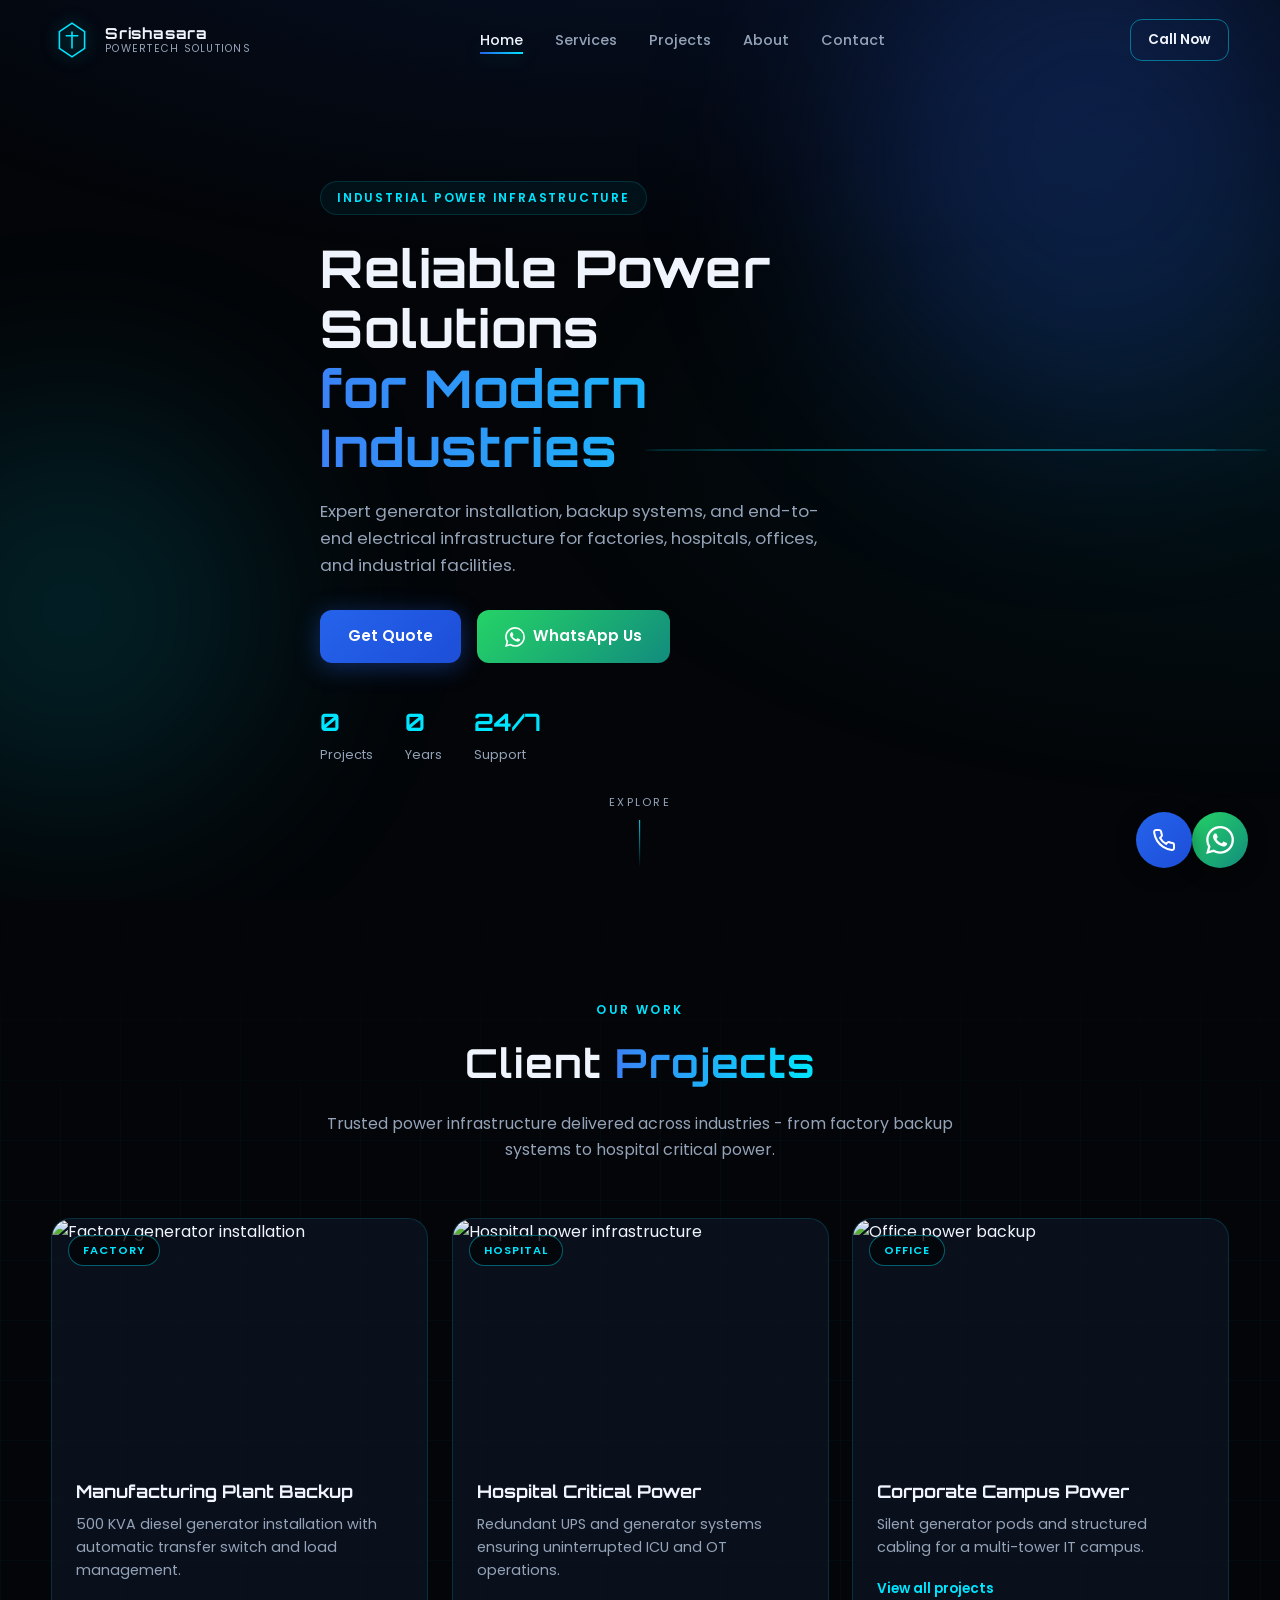
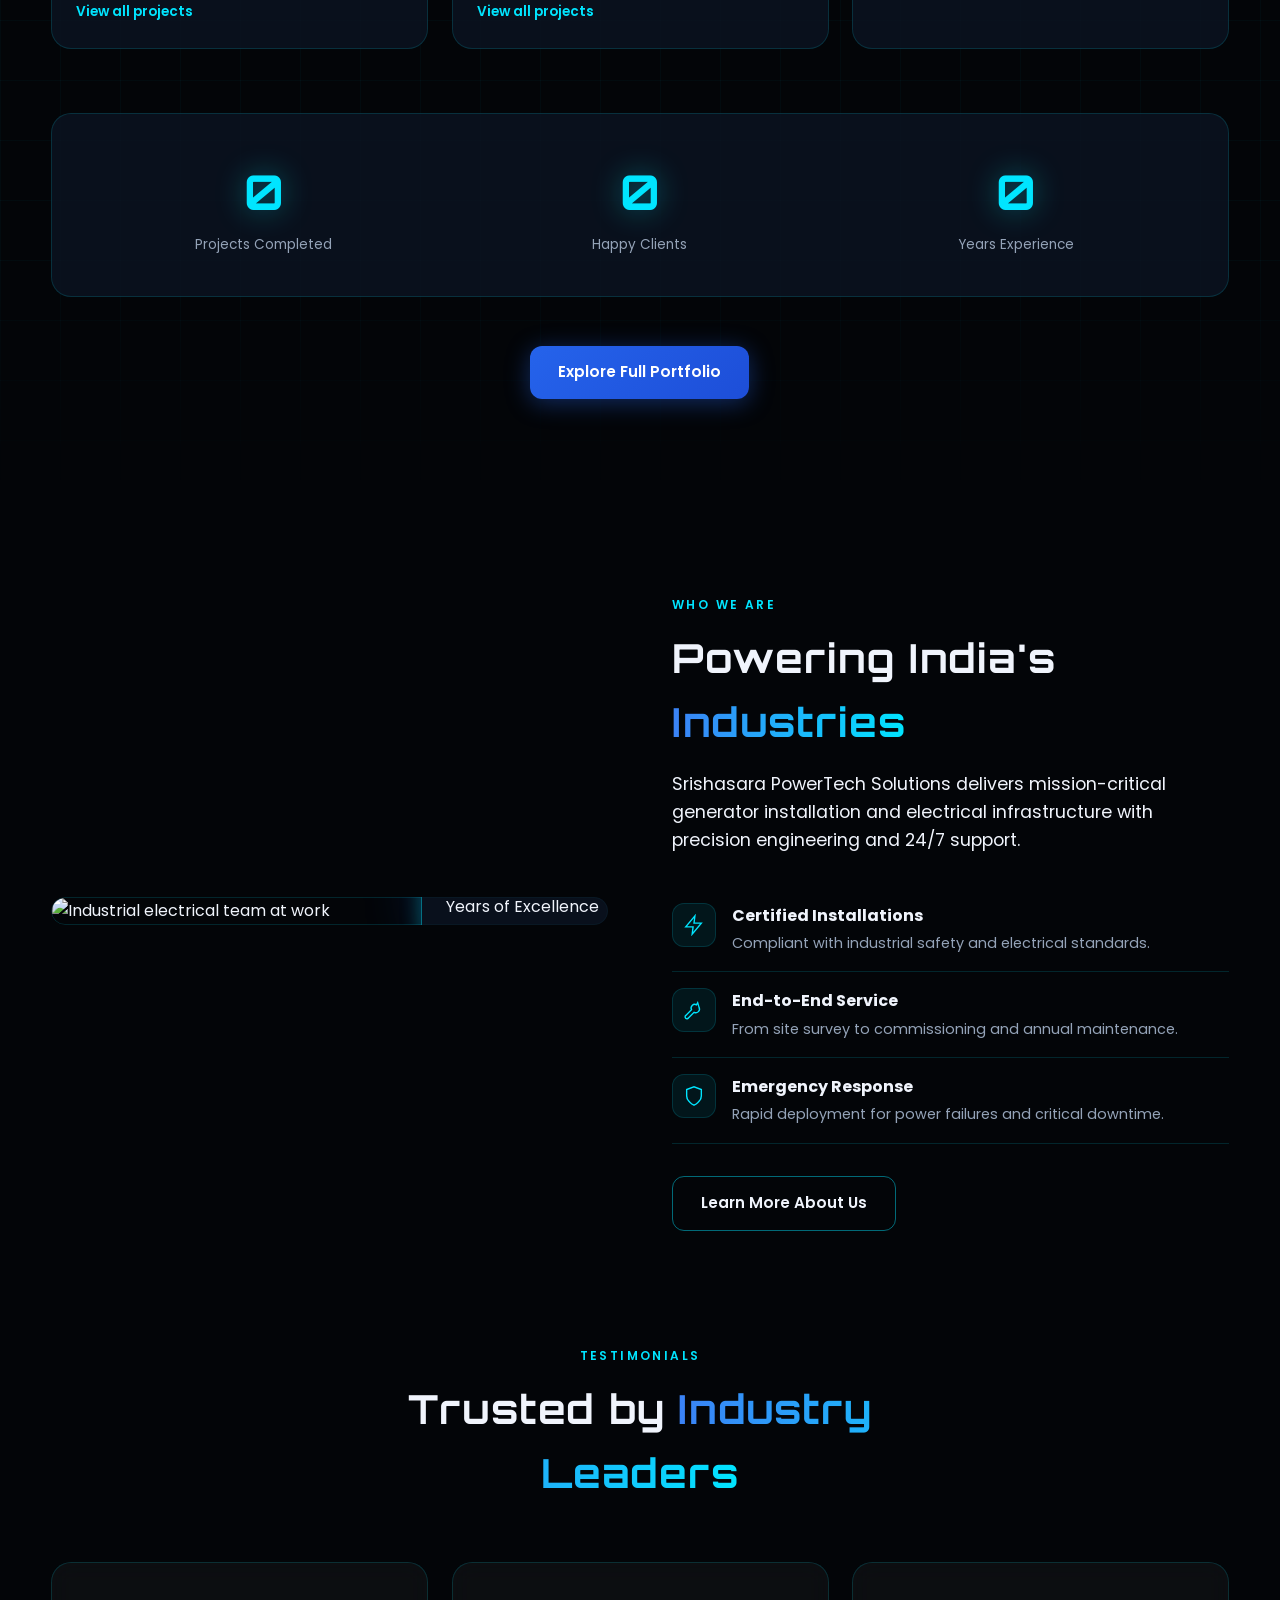
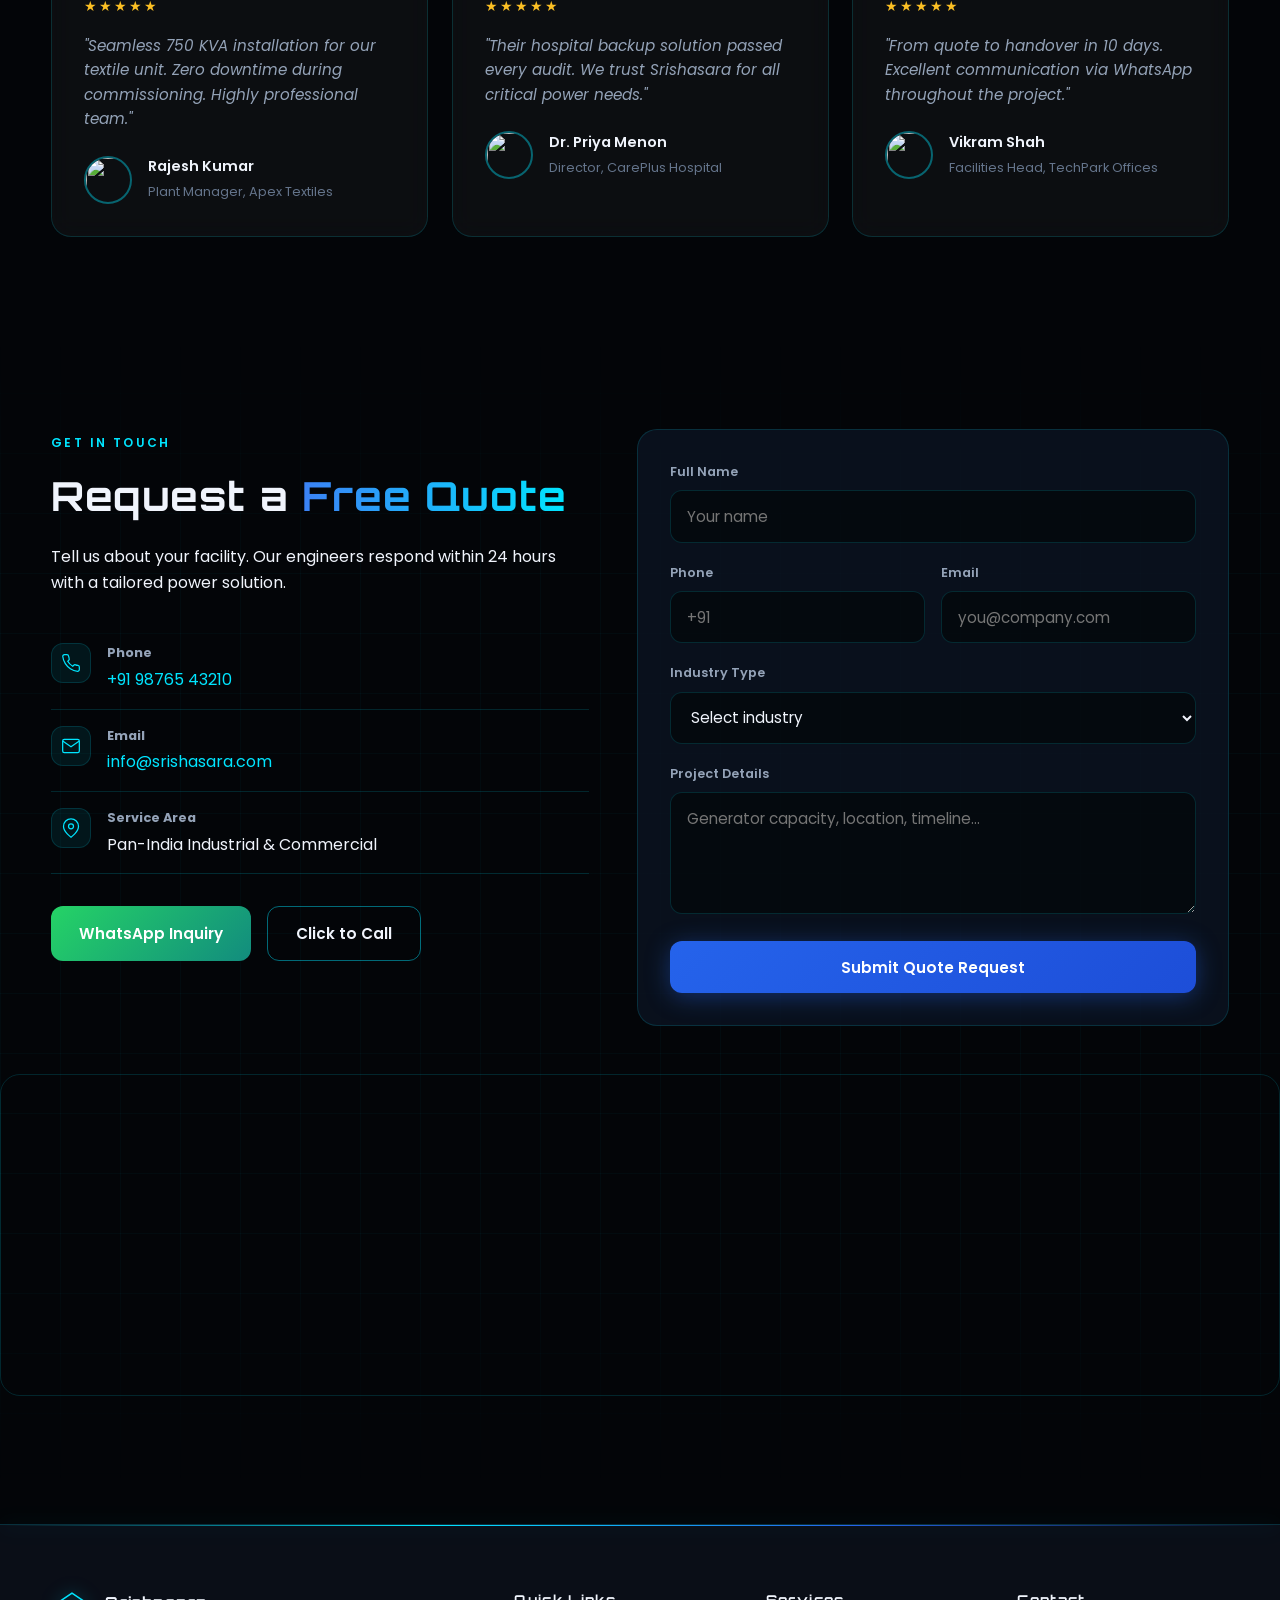
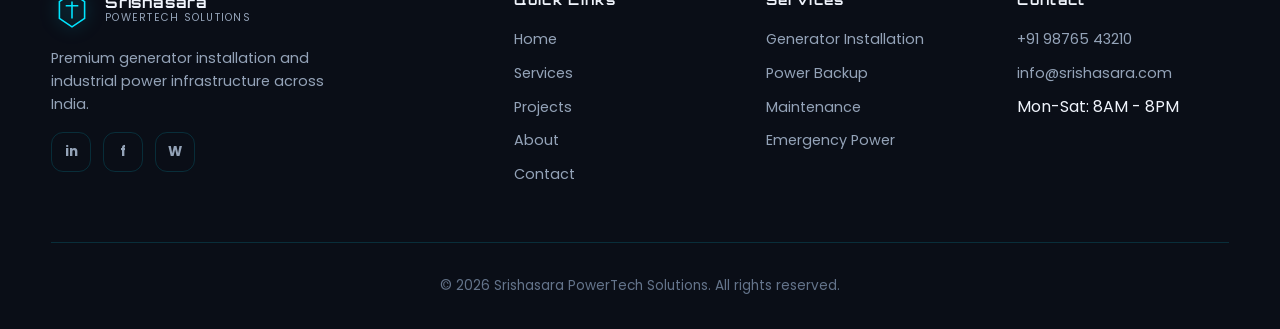
==== commit 9ea8dd28: "Add files via upload" ====
--- a/index.html
+++ b/index.html
@@ -2,13 +2,14 @@
 <html lang="en">
 <head>
   <meta charset="UTF-8">
+  <meta http-equiv="Content-Type" content="text/html; charset=UTF-8">
   <meta name="viewport" content="width=device-width, initial-scale=1.0">
   <meta name="description" content="Srishasara PowerTech Solutions - Industrial generator installation, power backup, and electrical infrastructure for factories, hospitals, and offices.">
   <title>Srishasara PowerTech Solutions | Reliable Industrial Power</title>
   <link rel="preconnect" href="https://fonts.googleapis.com">
   <link rel="preconnect" href="https://fonts.gstatic.com" crossorigin>
   <link href="https://fonts.googleapis.com/css2?family=Orbitron:wght@500;600;700;800&family=Poppins:wght@300;400;500;600;700&display=swap" rel="stylesheet">
-  <link rel="stylesheet" href="css/styles.css">
+  <link rel="stylesheet" href="css/styles.css?v=4">
 </head>
 <body class="page-home">
   <div class="cursor-glow" aria-hidden="true"></div>
@@ -165,21 +166,21 @@
           </p>
           <ul class="feature-list">
             <li class="feature-list__item">
-              <span class="feature-list__icon">âš¡</span>
+              <span class="feature-list__icon feature-list__icon--bolt" aria-hidden="true"></span>
               <div>
                 <strong>Certified Installations</strong>
                 <p>Compliant with industrial safety and electrical standards.</p>
               </div>
             </li>
             <li class="feature-list__item">
-              <span class="feature-list__icon">ðŸ”§</span>
+              <span class="feature-list__icon feature-list__icon--tool" aria-hidden="true"></span>
               <div>
                 <strong>End-to-End Service</strong>
                 <p>From site survey to commissioning and annual maintenance.</p>
               </div>
             </li>
             <li class="feature-list__item">
-              <span class="feature-list__icon">ðŸ›¡ï¸</span>
+              <span class="feature-list__icon feature-list__icon--shield" aria-hidden="true"></span>
               <div>
                 <strong>Emergency Response</strong>
                 <p>Rapid deployment for power failures and critical downtime.</p>
@@ -244,21 +245,21 @@
           <p>Tell us about your facility. Our engineers respond within 24 hours with a tailored power solution.</p>
           <ul class="contact-details">
             <li>
-              <span class="contact-details__icon">ðŸ“ž</span>
+              <span class="contact-details__icon contact-details__icon--phone" aria-hidden="true"></span>
               <div>
                 <strong>Phone</strong>
                 <a href="tel:+919876543210">+91 98765 43210</a>
               </div>
             </li>
             <li>
-              <span class="contact-details__icon">âœ‰ï¸</span>
+              <span class="contact-details__icon contact-details__icon--email" aria-hidden="true"></span>
               <div>
                 <strong>Email</strong>
                 <a href="mailto:info@srishasara.com">info@srishasara.com</a>
               </div>
             </li>
             <li>
-              <span class="contact-details__icon">ðŸ“</span>
+              <span class="contact-details__icon contact-details__icon--location" aria-hidden="true"></span>
               <div>
                 <strong>Service Area</strong>
                 <span>Pan-India Industrial & Commercial</span>
@@ -378,7 +379,7 @@
 
   <script src="https://cdnjs.cloudflare.com/ajax/libs/gsap/3.12.5/gsap.min.js"></script>
   <script src="https://cdnjs.cloudflare.com/ajax/libs/gsap/3.12.5/ScrollTrigger.min.js"></script>
-  <script src="js/main.js"></script>
+  <script src="js/main.js?v=3"></script>
 </body>
 </html>
 
--- a/css/styles.css
+++ b/css/styles.css
@@ -322,10 +322,11 @@
   inset: -10%;
   border: 1px solid var(--cyan-dim);
   border-radius: 50%;
-  animation: pulse-ring 4s ease-in-out infinite;
-}
-
-@keyframes pulse-ring {
+  pointer-events: none;
+  animation: hero-ring-pulse 4s ease-in-out infinite;
+}
+
+@keyframes hero-ring-pulse {
   0%, 100% { transform: scale(1); opacity: 0.3; }
   50% { transform: scale(1.05); opacity: 0.6; }
 }
@@ -596,6 +597,8 @@
 
 .about-split__visual {
   position: relative;
+  overflow: hidden;
+  border-radius: var(--radius-lg);
 }
 
 .about-split__visual img {
@@ -637,7 +640,34 @@
   border-bottom: 1px solid var(--border);
 }
 
-.feature-list__icon { font-size: 1.5rem; }
+.feature-list__icon {
+  flex-shrink: 0;
+  display: block;
+  width: 44px;
+  height: 44px;
+  border-radius: var(--radius);
+  background-color: rgba(0, 229, 255, 0.08);
+  background-repeat: no-repeat;
+  background-position: center;
+  background-size: 22px 22px;
+  border: 1px solid var(--border);
+  font-size: 0;
+  line-height: 0;
+  overflow: hidden;
+  text-indent: -9999px;
+}
+
+.feature-list__icon--bolt {
+  background-image: url("data:image/svg+xml,%3Csvg xmlns='http://www.w3.org/2000/svg' viewBox='0 0 24 24' fill='none' stroke='%2300e5ff' stroke-width='1.5'%3E%3Cpath d='M13 2 3 14h8l-1 8 10-12h-8l1-8z'/%3E%3C/svg%3E");
+}
+
+.feature-list__icon--tool {
+  background-image: url("data:image/svg+xml,%3Csvg xmlns='http://www.w3.org/2000/svg' viewBox='0 0 24 24' fill='none' stroke='%2300e5ff' stroke-width='1.5'%3E%3Cpath d='M14.7 6.3a4 4 0 0 0-5.4 5.4l-6.2 6.2a2 2 0 1 0 2.8 2.8l6.2-6.2a4 4 0 0 0 5.4-5.4L16 4l-1.3 2.3z'/%3E%3C/svg%3E");
+}
+
+.feature-list__icon--shield {
+  background-image: url("data:image/svg+xml,%3Csvg xmlns='http://www.w3.org/2000/svg' viewBox='0 0 24 24' fill='none' stroke='%2300e5ff' stroke-width='1.5'%3E%3Cpath d='M12 22s8-4 8-10V5l-8-3-8 3v7c0 6 8 10 8 10z'/%3E%3C/svg%3E");
+}
 
 .feature-list__item strong {
   display: block;
@@ -647,19 +677,6 @@
 .feature-list__item p {
   font-size: 0.9rem;
   color: var(--text-muted);
-}
-
-.pulse-ring {
-  position: absolute;
-  top: 50%;
-  left: 50%;
-  width: 120%;
-  height: 120%;
-  transform: translate(-50%, -50%);
-  border: 1px solid var(--cyan-dim);
-  border-radius: var(--radius-lg);
-  pointer-events: none;
-  animation: pulse-ring 3s infinite;
 }
 
 /* Testimonials */
@@ -742,7 +759,38 @@
   border-bottom: 1px solid var(--border);
 }
 
-.contact-details__icon { font-size: 1.25rem; }
+.contact-details__icon {
+  flex-shrink: 0;
+  display: block;
+  width: 40px;
+  height: 40px;
+  border-radius: var(--radius);
+  background-color: rgba(0, 229, 255, 0.08);
+  background-repeat: no-repeat;
+  background-position: center;
+  background-size: 20px 20px;
+  border: 1px solid var(--border);
+  font-size: 0;
+  line-height: 0;
+  overflow: hidden;
+  text-indent: -9999px;
+}
+
+.contact-details__icon--phone {
+  background-image: url("data:image/svg+xml,%3Csvg xmlns='http://www.w3.org/2000/svg' viewBox='0 0 24 24' fill='none' stroke='%2300e5ff' stroke-width='1.5'%3E%3Cpath d='M22 16.92v3a2 2 0 0 1-2.18 2 19.8 19.8 0 0 1-8.63-3.07 19.5 19.5 0 0 1-6-6 19.8 19.8 0 0 1-3.07-8.67A2 2 0 0 1 4.11 2h3a2 2 0 0 1 2 1.72c.1.6.3 1.2.7 2.81a2 2 0 0 1-.45 2.11L8.09 9.91a16 16 0 0 0 6 6l1.27-1.27a2 2 0 0 1 2.11-.45c.9.34 1.85.57 2.81.7A2 2 0 0 1 22 16.92z'/%3E%3C/svg%3E");
+}
+
+.contact-details__icon--email {
+  background-image: url("data:image/svg+xml,%3Csvg xmlns='http://www.w3.org/2000/svg' viewBox='0 0 24 24' fill='none' stroke='%2300e5ff' stroke-width='1.5'%3E%3Cpath d='M4 4h16a2 2 0 0 1 2 2v12a2 2 0 0 1-2 2H4a2 2 0 0 1-2-2V6a2 2 0 0 1 2-2z'/%3E%3Cpath d='m22 6-10 7L2 6'/%3E%3C/svg%3E");
+}
+
+.contact-details__icon--location {
+  background-image: url("data:image/svg+xml,%3Csvg xmlns='http://www.w3.org/2000/svg' viewBox='0 0 24 24' fill='none' stroke='%2300e5ff' stroke-width='1.5'%3E%3Cpath d='M21 10c0 7-9 13-9 13S3 17 3 10a9 9 0 0 1 18 0z'/%3E%3Ccircle cx='12' cy='10' r='3'/%3E%3C/svg%3E");
+}
+
+.contact-details__icon--clock {
+  background-image: url("data:image/svg+xml,%3Csvg xmlns='http://www.w3.org/2000/svg' viewBox='0 0 24 24' fill='none' stroke='%2300e5ff' stroke-width='1.5'%3E%3Ccircle cx='12' cy='12' r='10'/%3E%3Cpath d='M12 6v6l4 2'/%3E%3C/svg%3E");
+}
 
 .contact-details strong {
   display: block;
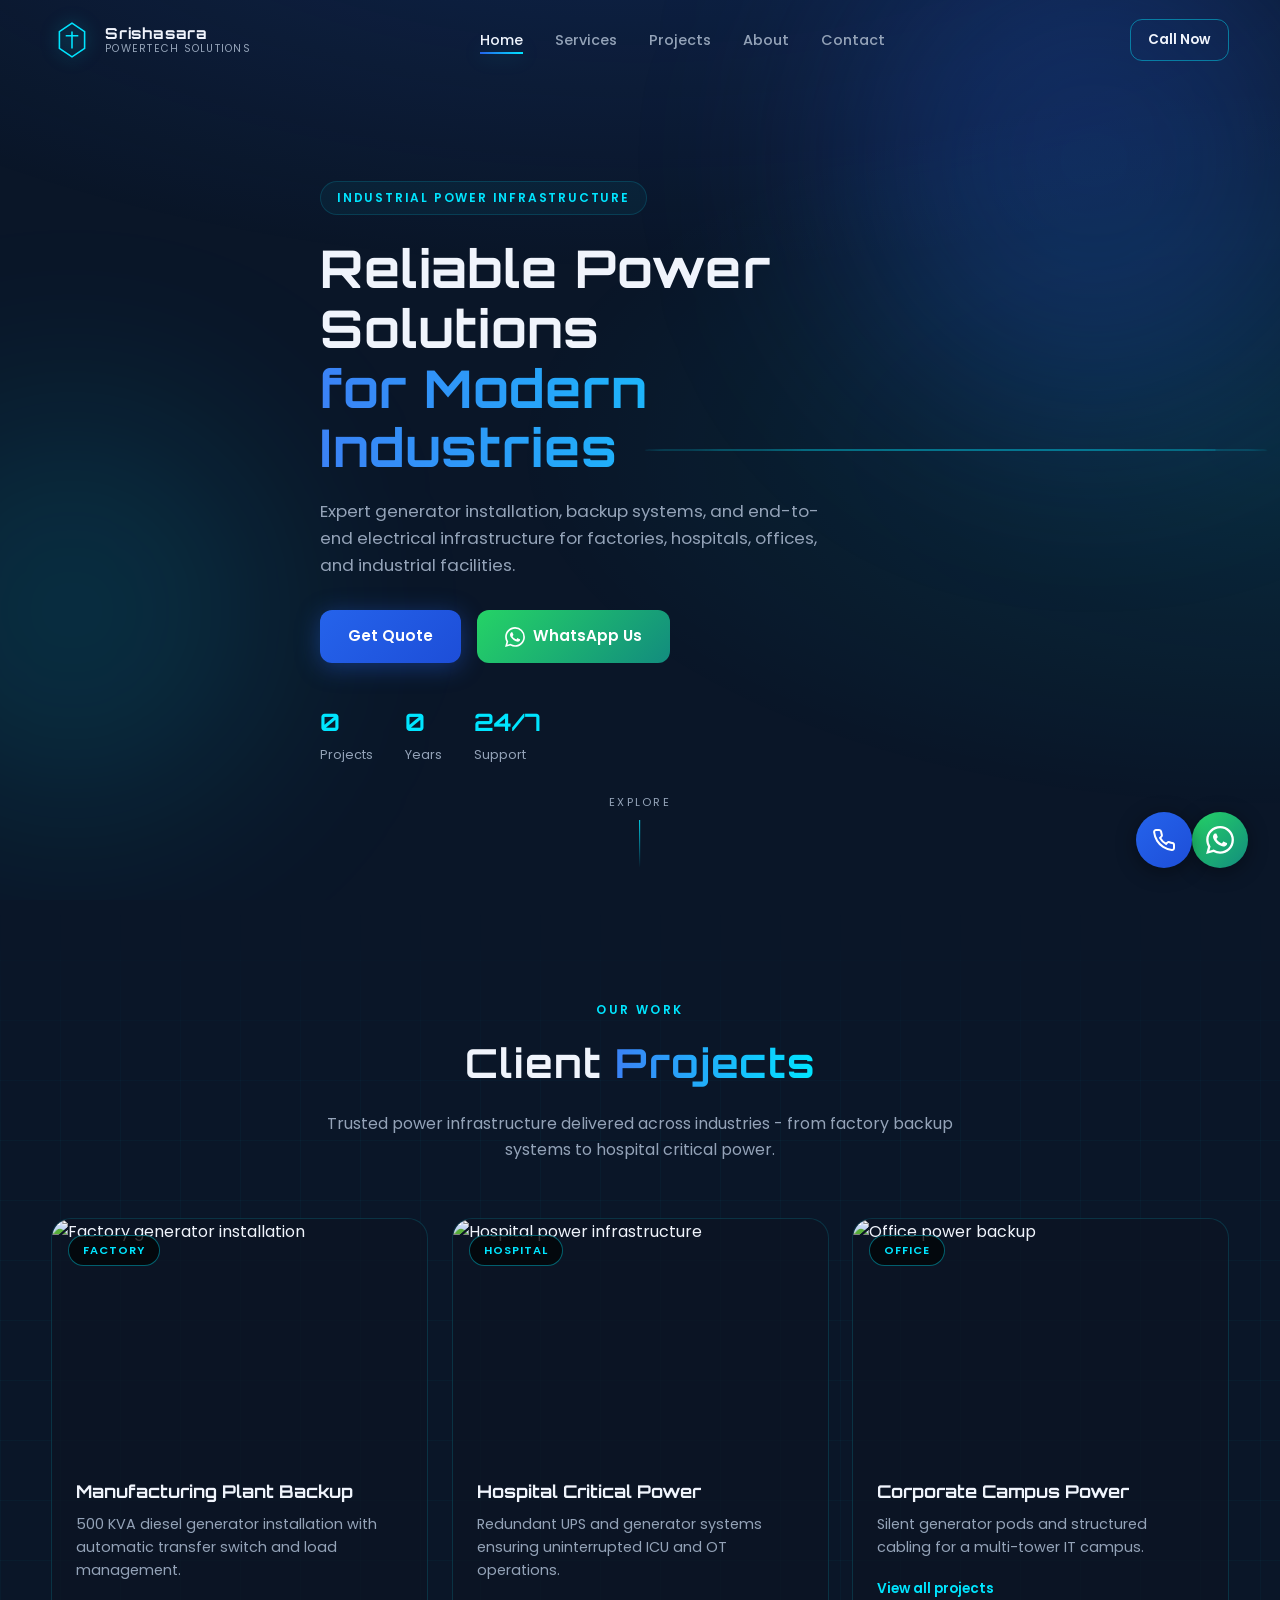
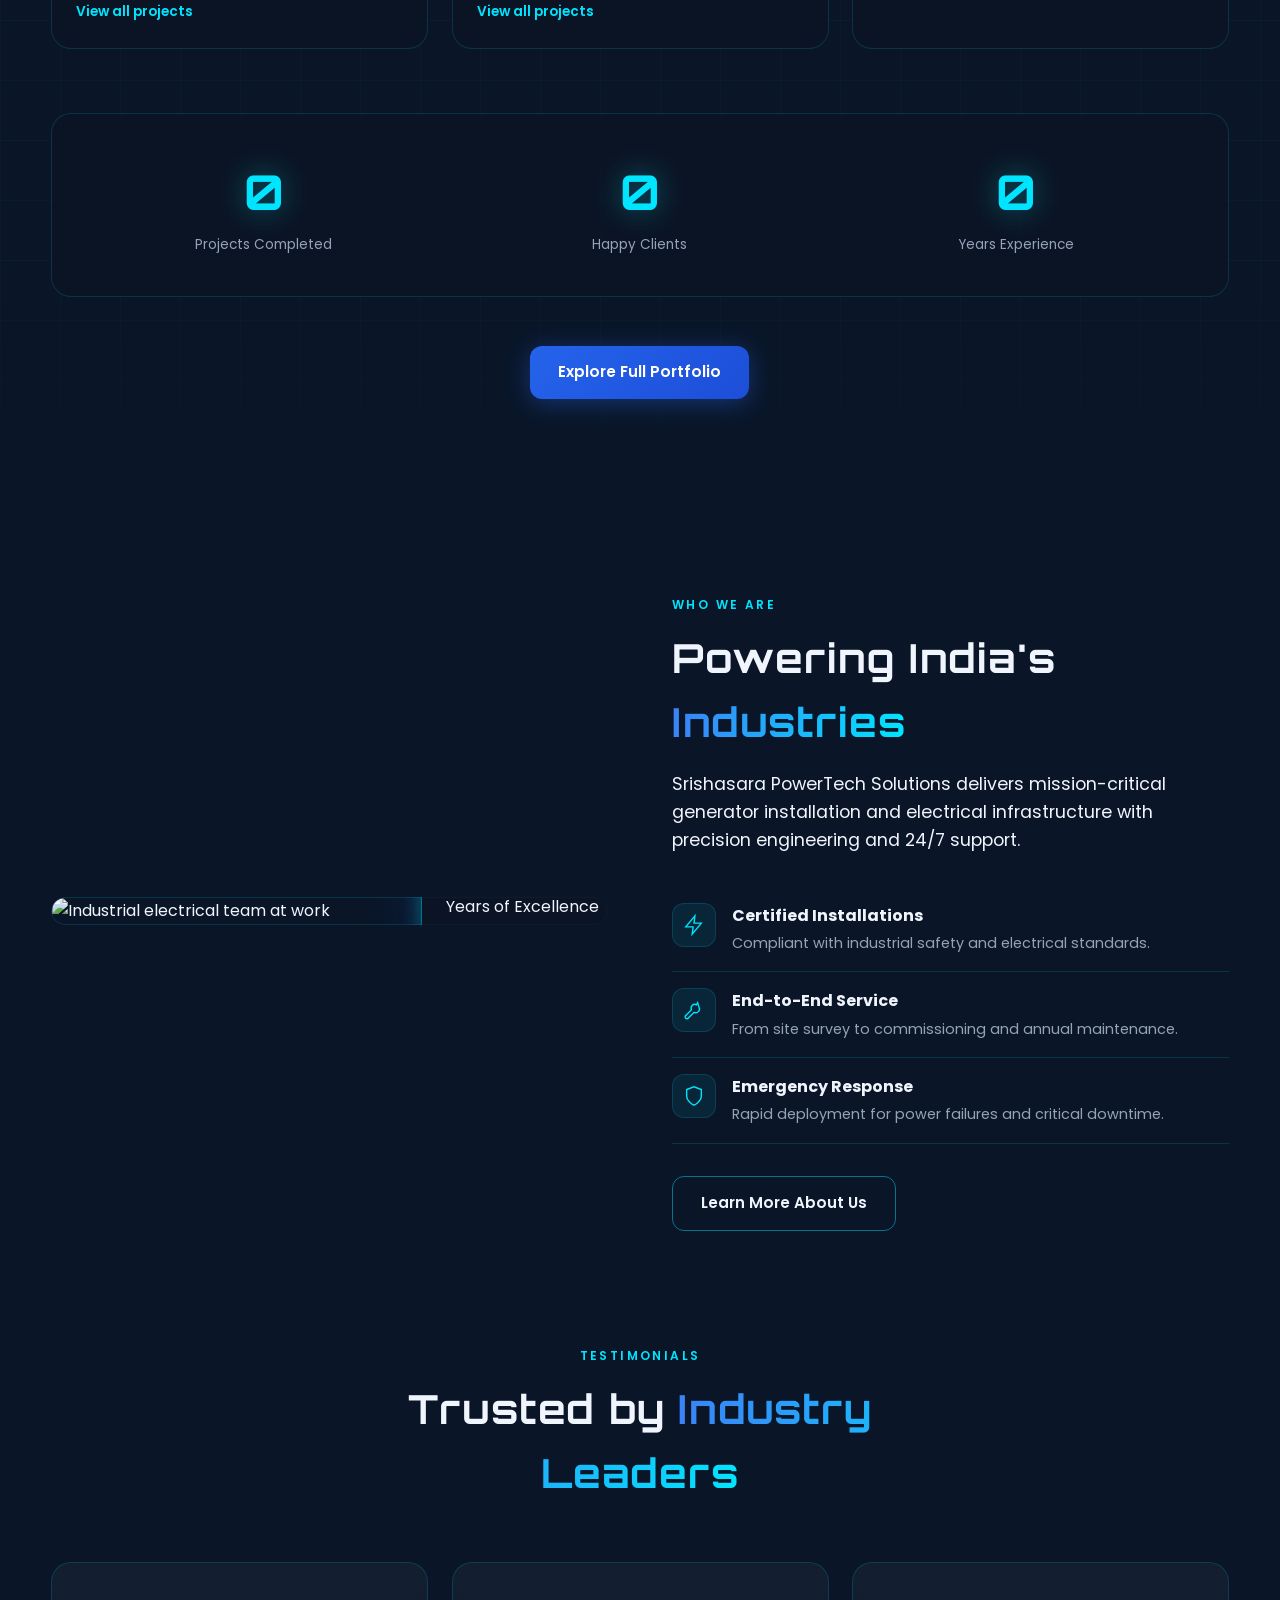
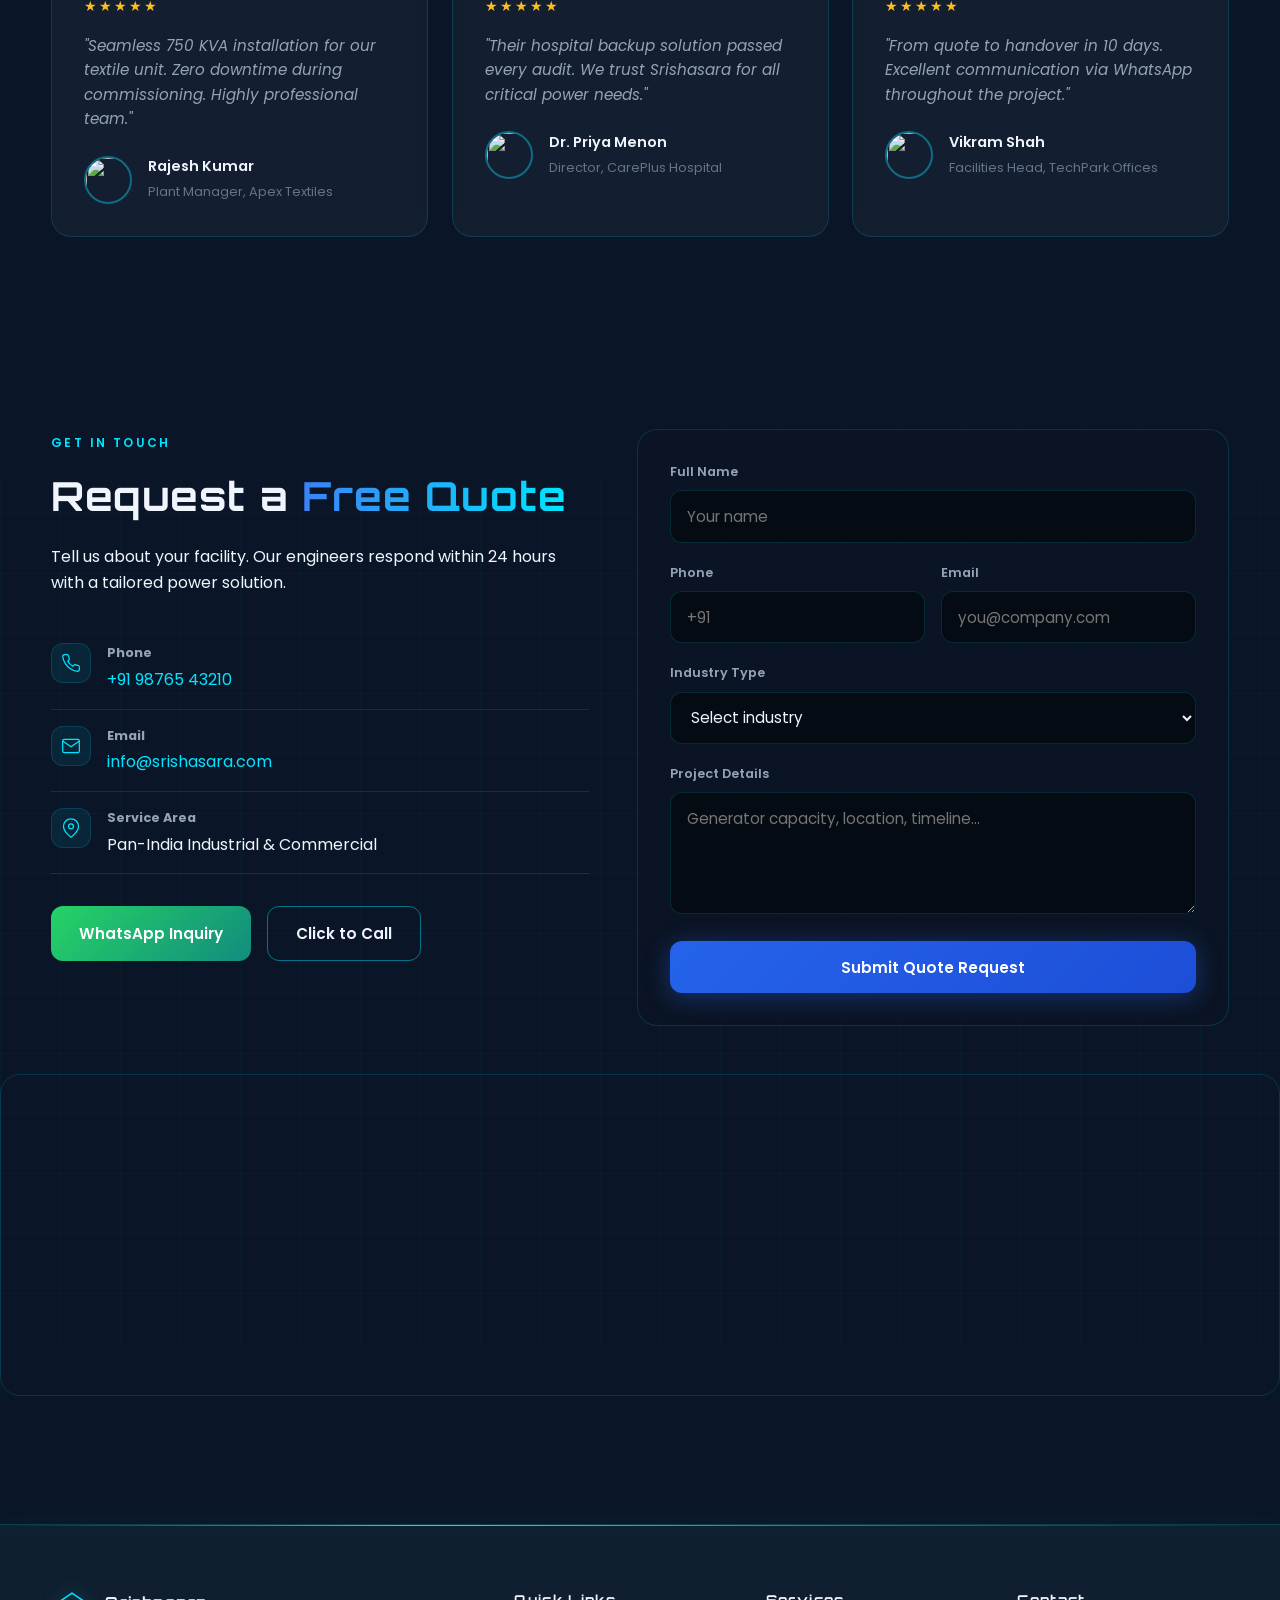
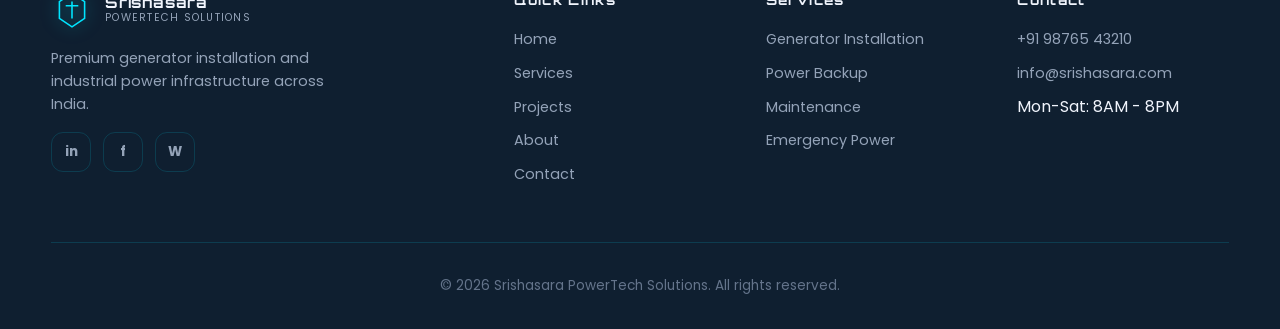
==== commit b28c4956: "Add files via upload" ====
--- a/index.html
+++ b/index.html
@@ -9,7 +9,7 @@
   <link rel="preconnect" href="https://fonts.googleapis.com">
   <link rel="preconnect" href="https://fonts.gstatic.com" crossorigin>
   <link href="https://fonts.googleapis.com/css2?family=Orbitron:wght@500;600;700;800&family=Poppins:wght@300;400;500;600;700&display=swap" rel="stylesheet">
-  <link rel="stylesheet" href="css/styles.css?v=4">
+  <link rel="stylesheet" href="css/styles.css?v=5">
 </head>
 <body class="page-home">
   <div class="cursor-glow" aria-hidden="true"></div>
--- a/css/styles.css
+++ b/css/styles.css
@@ -1,8 +1,8 @@
 /* Srishasara PowerTech Solutions — Premium Futuristic Theme */
 
 :root {
-  --bg-deep: #030508;
-  --bg-primary: #0a0e17;
+  --bg-deep: #0a1628;
+  --bg-primary: #0f1f30;
   --bg-card: rgba(12, 20, 35, 0.75);
   --bg-card-hover: rgba(16, 28, 48, 0.9);
   --navy: #0d1526;
@@ -47,8 +47,8 @@
   position: fixed;
   inset: 0;
   background:
-    radial-gradient(ellipse 80% 50% at 50% -20%, rgba(37, 99, 235, 0.15), transparent),
-    radial-gradient(ellipse 60% 40% at 100% 50%, rgba(0, 229, 255, 0.06), transparent);
+    radial-gradient(ellipse 80% 50% at 50% -20%, rgba(37, 99, 235, 0.2), transparent),
+    radial-gradient(ellipse 60% 40% at 100% 50%, rgba(0, 229, 255, 0.1), transparent);
   pointer-events: none;
   z-index: 0;
 }
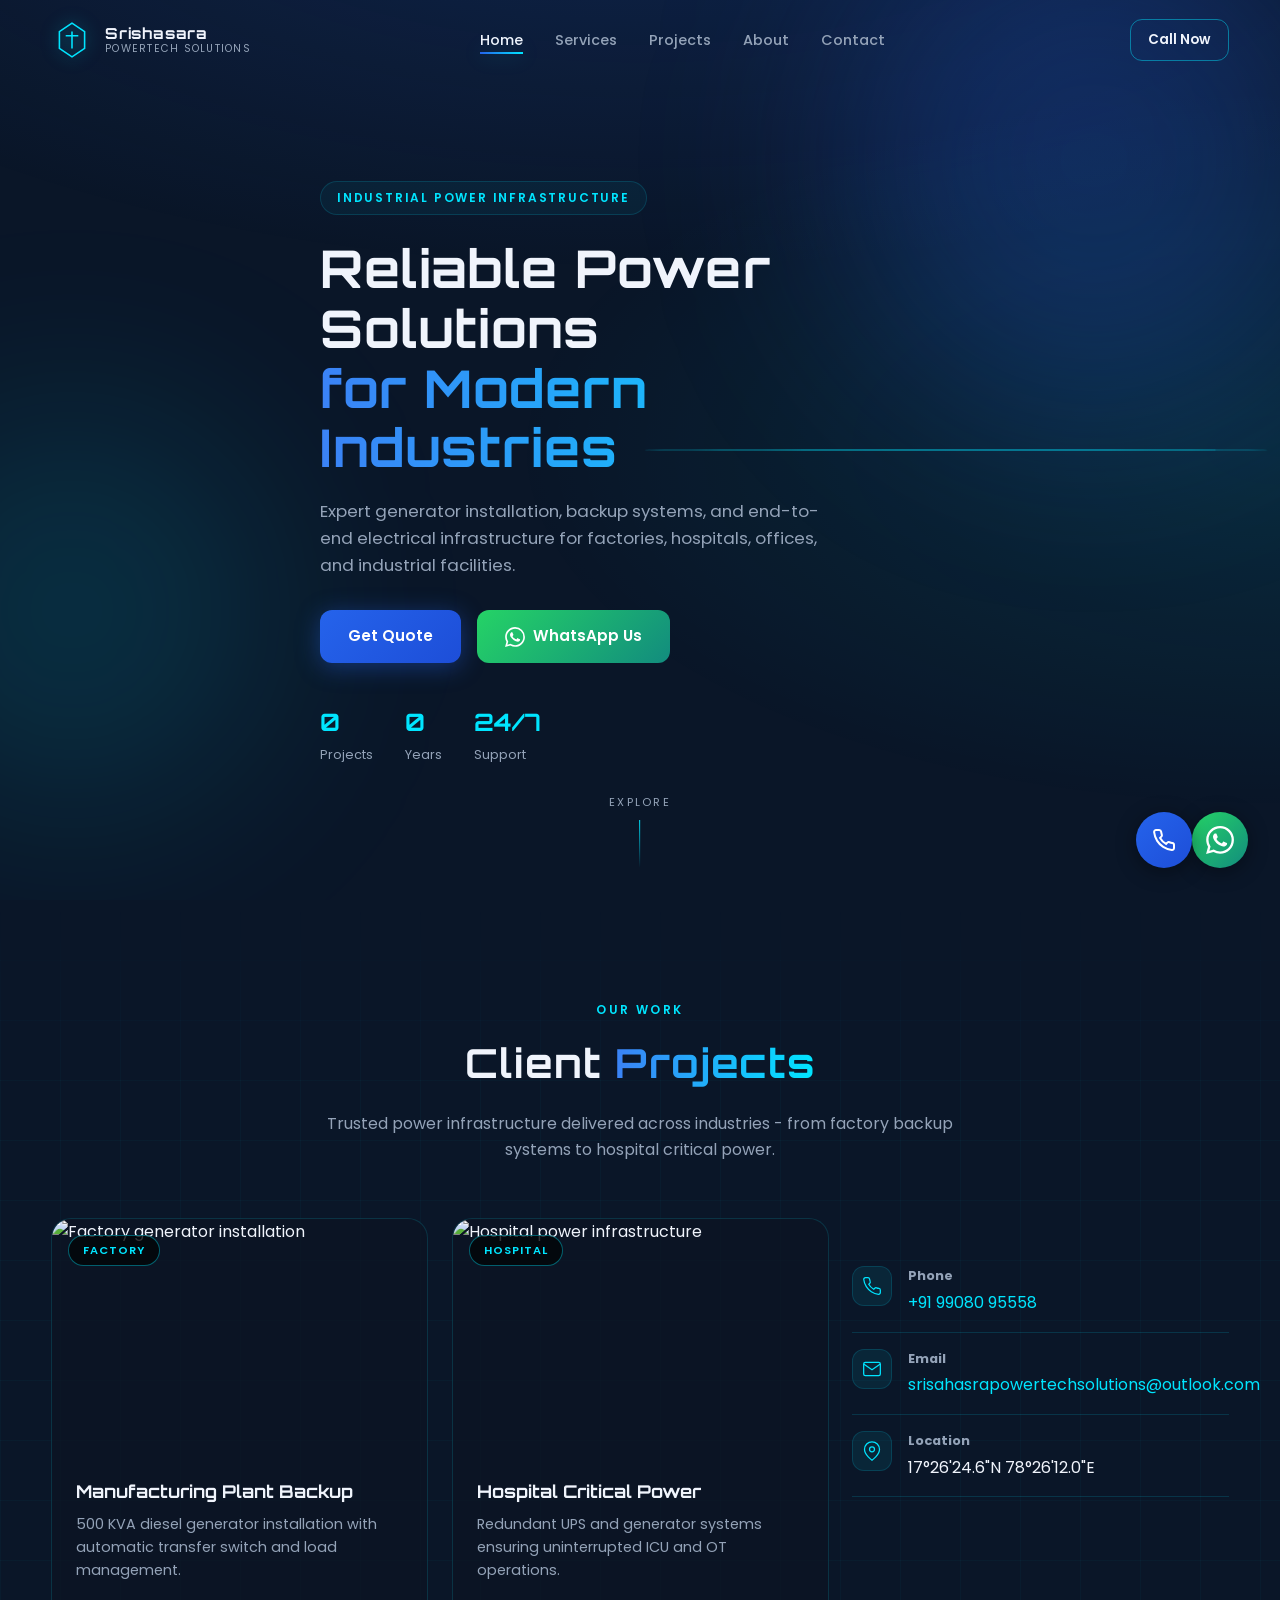
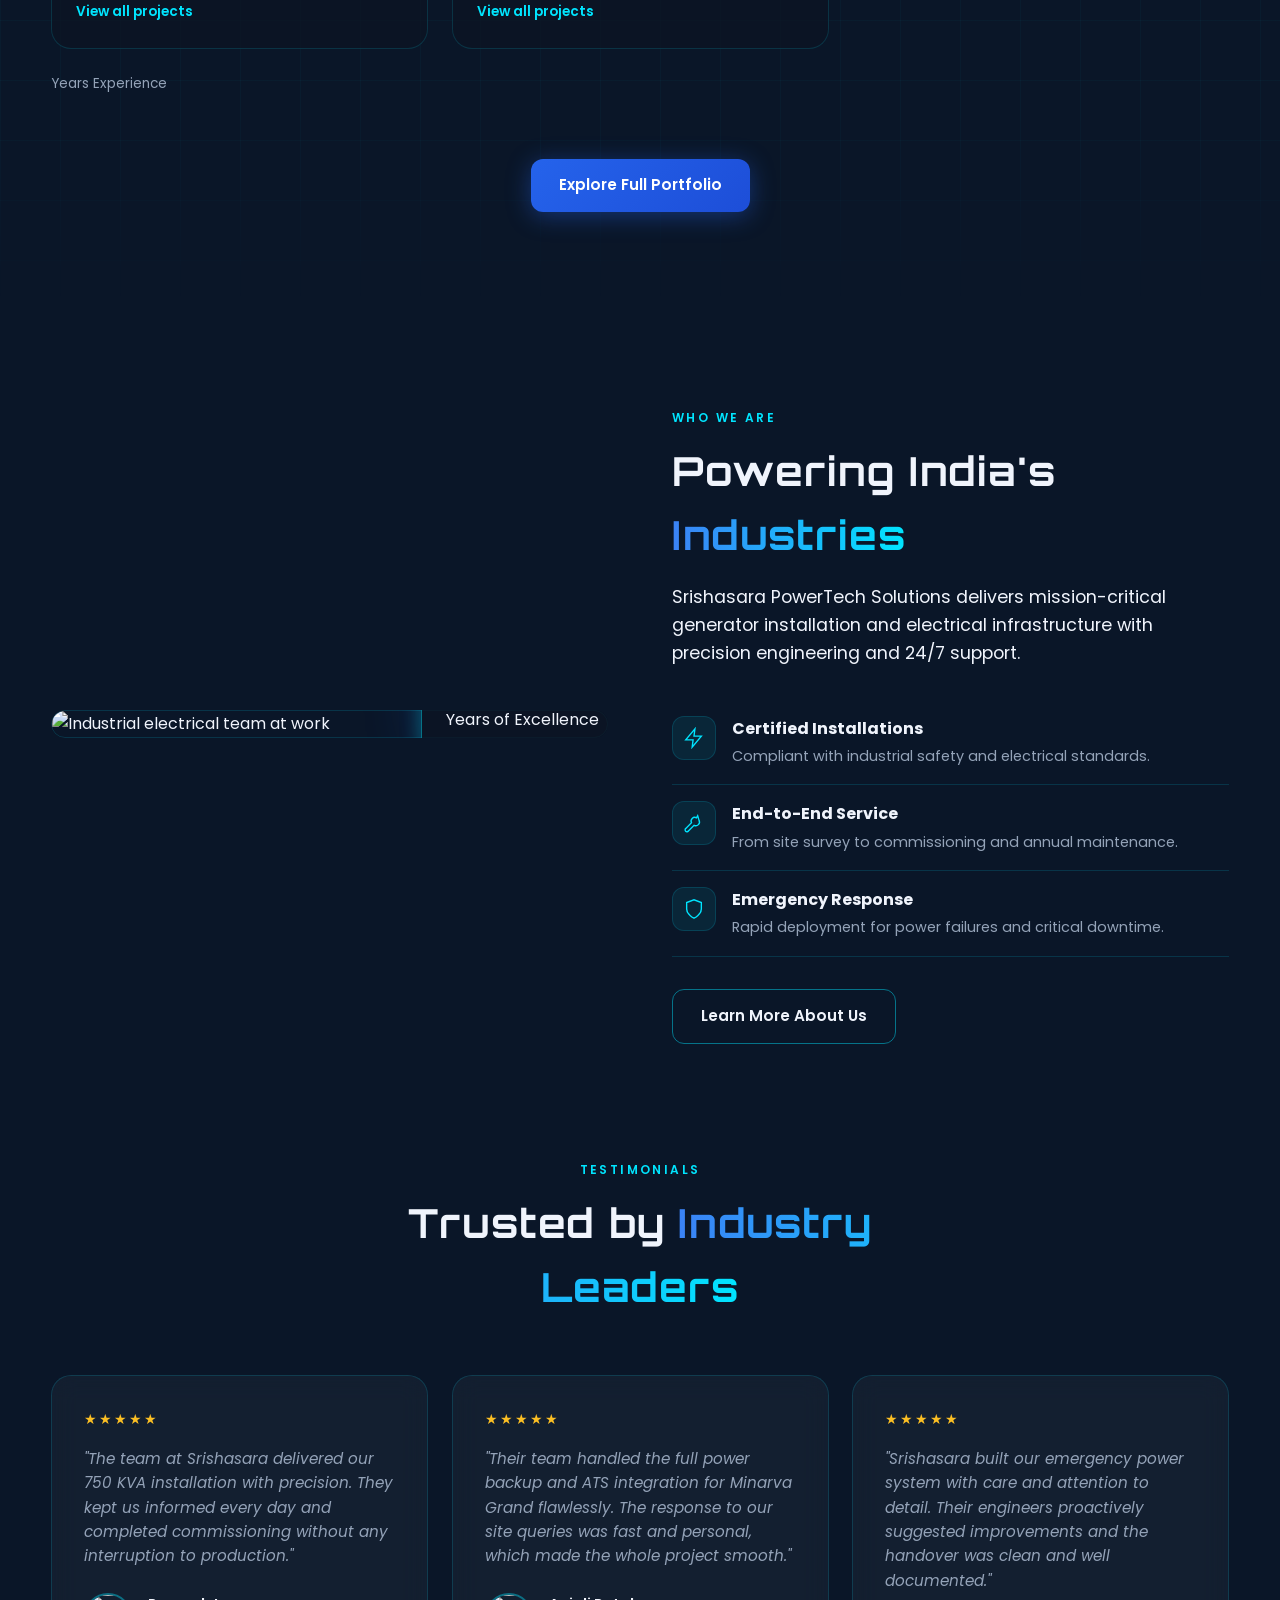
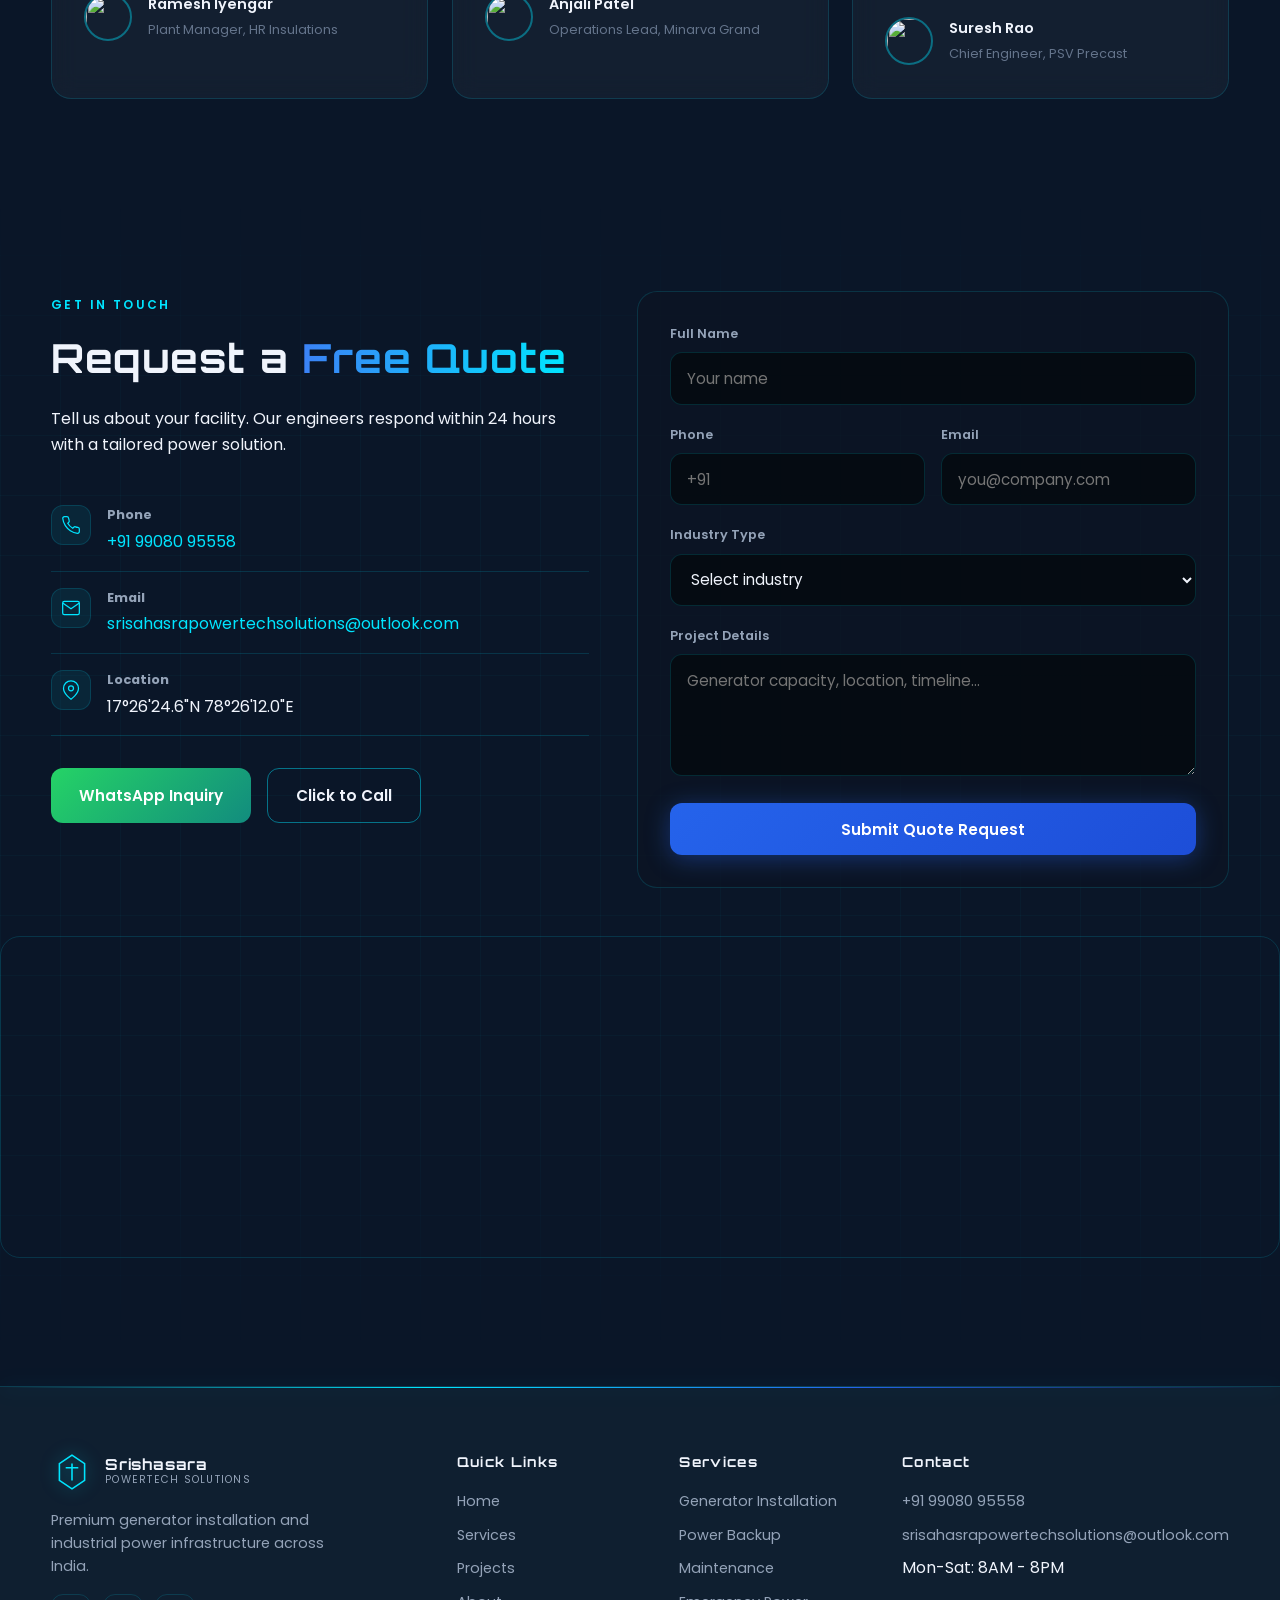
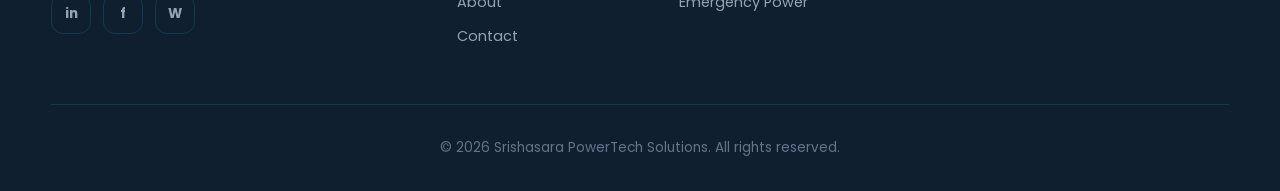
==== commit 23d1f683: "Add files via upload" ====
--- a/index.html
+++ b/index.html
@@ -37,7 +37,7 @@
           <li><a href="contact.html" class="nav__link">Contact</a></li>
         </ul>
       </nav>
-      <a href="tel:+919876543210" class="btn btn--sm btn--outline header__cta">Call Now</a>
+      <a href="tel:+919908095558" class="btn btn--sm btn--outline header__cta">Call Now</a>
       <button class="hamburger" id="hamburger" aria-label="Toggle menu" aria-expanded="false">
         <span></span><span></span><span></span>
       </button>
@@ -66,7 +66,7 @@
         </p>
         <div class="hero__actions reveal-up">
           <a href="#contact" class="btn btn--primary">Get Quote</a>
-          <a href="https://wa.me/919876543210?text=Hi%20Srishasara%20PowerTech%2C%20I%20need%20a%20power%20solution%20quote." class="btn btn--whatsapp" target="_blank" rel="noopener">
+          <a href="https://wa.me/919908095558?text=Hi%20Srishasara%20PowerTech%2C%20I%20need%20a%20power%20solution%20quote." class="btn btn--whatsapp" target="_blank" rel="noopener">
             <svg viewBox="0 0 24 24" width="20" height="20" aria-hidden="true"><path fill="currentColor" d="M17.472 14.382c-.297-.149-1.758-.867-2.03-.967-.273-.099-.471-.148-.67.15-.197.297-.767.966-.94 1.164-.173.199-.347.223-.644.075-.297-.15-1.255-.463-2.39-1.475-.883-.788-1.48-1.761-1.653-2.059-.173-.297-.018-.458.13-.606.134-.133.298-.347.446-.52.149-.174.198-.298.298-.497.099-.198.05-.371-.025-.52-.075-.149-.669-1.612-.916-2.207-.242-.579-.487-.5-.669-.51-.173-.008-.371-.01-.57-.01-.198 0-.52.074-.792.372-.272.297-1.04 1.016-1.04 2.479 0 1.462 1.065 2.875 1.213 3.074.149.198 2.096 3.2 5.077 4.487.709.306 1.262.489 1.694.625.712.227 1.36.195 1.871.118.571-.085 1.758-.719 2.006-1.413.248-.694.248-1.289.173-1.413-.074-.124-.272-.198-.57-.347m-5.421 7.403h-.004a9.87 9.87 0 01-5.031-1.378l-.361-.214-3.741.982.998-3.648-.235-.374a9.86 9.86 0 01-1.51-5.26c.001-5.45 4.436-9.884 9.888-9.884 2.64 0 5.122 1.03 6.988 2.898a9.825 9.825 0 012.893 6.994c-.003 5.45-4.435 9.884-9.885 9.884m8.413-18.297A11.815 11.815 0 0012.05 0C5.495 0 .16 5.335.157 11.892c0 2.096.547 4.142 1.588 5.945L.057 24l6.305-1.654a11.882 11.882 0 005.683 1.448h.005c6.554 0 11.89-5.335 11.89-11.893a11.821 11.821 0 00-3.48-8.413z"/></svg>
             WhatsApp Us
           </a>
@@ -115,29 +115,29 @@
               <a href="projects.html" class="link-arrow">View all projects</a>
             </div>
           </article>
-          <article class="project-card reveal-up">
-            <div class="project-card__media">
-              <img src="https://images.unsplash.com/photo-1497366216548-37526070297c?w=800&q=80" alt="Office power backup" loading="lazy">
-              <span class="project-card__tag">Office</span>
-            </div>
-            <div class="project-card__body">
-              <h3>Corporate Campus Power</h3>
-              <p>Silent generator pods and structured cabling for a multi-tower IT campus.</p>
-              <a href="projects.html" class="link-arrow">View all projects</a>
-            </div>
-          </article>
-        </div>
-        <div class="counters reveal-up">
-          <div class="counter-item">
-            <span class="counter-item__num" data-count="500">0</span>
-            <span class="counter-item__label">Projects Completed</span>
-          </div>
-          <div class="counter-item">
-            <span class="counter-item__num" data-count="450">0</span>
-            <span class="counter-item__label">Happy Clients</span>
-          </div>
-          <div class="counter-item">
-            <span class="counter-item__num" data-count="15">0</span>
+          <ul class="contact-details">
+            <li>
+              <span class="contact-details__icon contact-details__icon--phone" aria-hidden="true"></span>
+              <div>
+                <strong>Phone</strong>
+                <a href="tel:+919908095558">+91 99080 95558</a>
+              </div>
+            </li>
+            <li>
+              <span class="contact-details__icon contact-details__icon--email" aria-hidden="true"></span>
+              <div>
+                <strong>Email</strong>
+                <a href="mailto:srisahasrapowertechsolutions@outlook.com">srisahasrapowertechsolutions@outlook.com</a>
+              </div>
+            </li>
+            <li>
+              <span class="contact-details__icon contact-details__icon--location" aria-hidden="true"></span>
+              <div>
+                <strong>Location</strong>
+                <span>17°26'24.6"N 78°26'12.0"E</span>
+              </div>
+            </li>
+          </ul>
             <span class="counter-item__label">Years Experience</span>
           </div>
         </div>
@@ -200,34 +200,34 @@
         <div class="testimonials-grid">
           <blockquote class="testimonial-card reveal-up">
             <div class="testimonial-card__stars" aria-label="5 stars">&#9733;&#9733;&#9733;&#9733;&#9733;</div>
-            <p>"Seamless 750 KVA installation for our textile unit. Zero downtime during commissioning. Highly professional team."</p>
+            <p>"The team at Srishasara delivered our 750 KVA installation with precision. They kept us informed every day and completed commissioning without any interruption to production."</p>
             <footer>
               <img src="https://images.unsplash.com/photo-1560250097-0b93528c311a?w=100&q=80" alt="" class="testimonial-card__avatar" width="48" height="48">
               <div>
-                <cite>Rajesh Kumar</cite>
-                <span>Plant Manager, Apex Textiles</span>
+                <cite>Ramesh Iyengar</cite>
+                <span>Plant Manager, HR Insulations</span>
               </div>
             </footer>
           </blockquote>
           <blockquote class="testimonial-card reveal-up">
             <div class="testimonial-card__stars" aria-label="5 stars">&#9733;&#9733;&#9733;&#9733;&#9733;</div>
-            <p>"Their hospital backup solution passed every audit. We trust Srishasara for all critical power needs."</p>
+            <p>"Their team handled the full power backup and ATS integration for Minarva Grand flawlessly. The response to our site queries was fast and personal, which made the whole project smooth."</p>
             <footer>
               <img src="https://images.unsplash.com/photo-1573496359142-b8d87734a5a2?w=100&q=80" alt="" class="testimonial-card__avatar" width="48" height="48">
               <div>
-                <cite>Dr. Priya Menon</cite>
-                <span>Director, CarePlus Hospital</span>
+                <cite>Anjali Patel</cite>
+                <span>Operations Lead, Minarva Grand</span>
               </div>
             </footer>
           </blockquote>
           <blockquote class="testimonial-card reveal-up">
             <div class="testimonial-card__stars" aria-label="5 stars">&#9733;&#9733;&#9733;&#9733;&#9733;</div>
-            <p>"From quote to handover in 10 days. Excellent communication via WhatsApp throughout the project."</p>
+            <p>"Srishasara built our emergency power system with care and attention to detail. Their engineers proactively suggested improvements and the handover was clean and well documented."</p>
             <footer>
               <img src="https://images.unsplash.com/photo-1472099645785-5658abf4ff4e?w=100&q=80" alt="" class="testimonial-card__avatar" width="48" height="48">
               <div>
-                <cite>Vikram Shah</cite>
-                <span>Facilities Head, TechPark Offices</span>
+                <cite>Suresh Rao</cite>
+                <span>Chief Engineer, PSV Precast</span>
               </div>
             </footer>
           </blockquote>
@@ -248,27 +248,27 @@
               <span class="contact-details__icon contact-details__icon--phone" aria-hidden="true"></span>
               <div>
                 <strong>Phone</strong>
-                <a href="tel:+919876543210">+91 98765 43210</a>
+                <a href="tel:+919908095558">+91 99080 95558</a>
               </div>
             </li>
             <li>
               <span class="contact-details__icon contact-details__icon--email" aria-hidden="true"></span>
               <div>
                 <strong>Email</strong>
-                <a href="mailto:info@srishasara.com">info@srishasara.com</a>
+                <a href="mailto:srisahasrapowertechsolutions@outlook.com">srisahasrapowertechsolutions@outlook.com</a>
               </div>
             </li>
             <li>
               <span class="contact-details__icon contact-details__icon--location" aria-hidden="true"></span>
               <div>
-                <strong>Service Area</strong>
-                <span>Pan-India Industrial & Commercial</span>
+                <strong>Location</strong>
+                <span>17°26'24.6"N 78°26'12.0"E</span>
               </div>
             </li>
           </ul>
           <div class="contact-quick-actions">
-            <a href="https://wa.me/919876543210" class="btn btn--whatsapp" target="_blank" rel="noopener">WhatsApp Inquiry</a>
-            <a href="tel:+919876543210" class="btn btn--outline">Click to Call</a>
+            <a href="https://wa.me/919908095558" class="btn btn--whatsapp" target="_blank" rel="noopener">WhatsApp Inquiry</a>
+            <a href="tel:+919908095558" class="btn btn--outline">Click to Call</a>
           </div>
         </div>
         <form class="contact-form reveal-right" id="quoteForm">
@@ -333,7 +333,7 @@
           <div class="footer__social">
             <a href="#" aria-label="LinkedIn">in</a>
             <a href="#" aria-label="Facebook">f</a>
-            <a href="https://wa.me/919876543210" aria-label="WhatsApp">W</a>
+            <a href="https://wa.me/919908095558" aria-label="WhatsApp">W</a>
           </div>
         </div>
         <div class="footer__col">
@@ -358,8 +358,8 @@
         <div class="footer__col">
           <h4>Contact</h4>
           <ul>
-            <li><a href="tel:+919876543210">+91 98765 43210</a></li>
-            <li><a href="mailto:info@srishasara.com">info@srishasara.com</a></li>
+            <li><a href="tel:+919908095558">+91 99080 95558</a></li>
+            <li><a href="mailto:srisahasrapowertechsolutions@outlook.com">srisahasrapowertechsolutions@outlook.com</a></li>
             <li>Mon-Sat: 8AM - 8PM</li>
           </ul>
         </div>
@@ -370,10 +370,10 @@
     </div>
   </footer>
 
-  <a href="https://wa.me/919876543210" class="fab fab--whatsapp" target="_blank" rel="noopener" aria-label="Chat on WhatsApp">
+  <a href="https://wa.me/919908095558" class="fab fab--whatsapp" target="_blank" rel="noopener" aria-label="Chat on WhatsApp">
     <svg viewBox="0 0 24 24" width="28" height="28"><path fill="currentColor" d="M17.472 14.382c-.297-.149-1.758-.867-2.03-.967-.273-.099-.471-.148-.67.15-.197.297-.767.966-.94 1.164-.173.199-.347.223-.644.075-.297-.15-1.255-.463-2.39-1.475-.883-.788-1.48-1.761-1.653-2.059-.173-.297-.018-.458.13-.606.134-.133.298-.347.446-.52.149-.174.198-.298.298-.497.099-.198.05-.371-.025-.52-.075-.149-.669-1.612-.916-2.207-.242-.579-.487-.5-.669-.51-.173-.008-.371-.01-.57-.01-.198 0-.52.074-.792.372-.272.297-1.04 1.016-1.04 2.479 0 1.462 1.065 2.875 1.213 3.074.149.198 2.096 3.2 5.077 4.487.709.306 1.262.489 1.694.625.712.227 1.36.195 1.871.118.571-.085 1.758-.719 2.006-1.413.248-.694.248-1.289.173-1.413-.074-.124-.272-.198-.57-.347m-5.421 7.403h-.004a9.87 9.87 0 01-5.031-1.378l-.361-.214-3.741.982.998-3.648-.235-.374a9.86 9.86 0 01-1.51-5.26c.001-5.45 4.436-9.884 9.888-9.884 2.64 0 5.122 1.03 6.988 2.898a9.825 9.825 0 012.893 6.994c-.003 5.45-4.435 9.884-9.885 9.884m8.413-18.297A11.815 11.815 0 0012.05 0C5.495 0 .16 5.335.157 11.892c0 2.096.547 4.142 1.588 5.945L.057 24l6.305-1.654a11.882 11.882 0 005.683 1.448h.005c6.554 0 11.89-5.335 11.89-11.893a11.821 11.821 0 00-3.48-8.413z"/></svg>
   </a>
-  <a href="tel:+919876543210" class="fab fab--call" aria-label="Call us">
+  <a href="tel:+919908095558" class="fab fab--call" aria-label="Call us">
     <svg viewBox="0 0 24 24" width="24" height="24" fill="none" stroke="currentColor" stroke-width="2"><path d="M22 16.92v3a2 2 0 01-2.18 2 19.79 19.79 0 01-8.63-3.07 19.5 19.5 0 01-6-6 19.79 19.79 0 01-3.07-8.67A2 2 0 014.11 2h3a2 2 0 012 1.72 12.84 12.84 0 00.7 2.81 2 2 0 01-.45 2.11L8.09 9.91a16 16 0 006 6l1.27-1.27a2 2 0 012.11-.45 12.84 12.84 0 002.81.7A2 2 0 0122 16.92z"/></svg>
   </a>
 
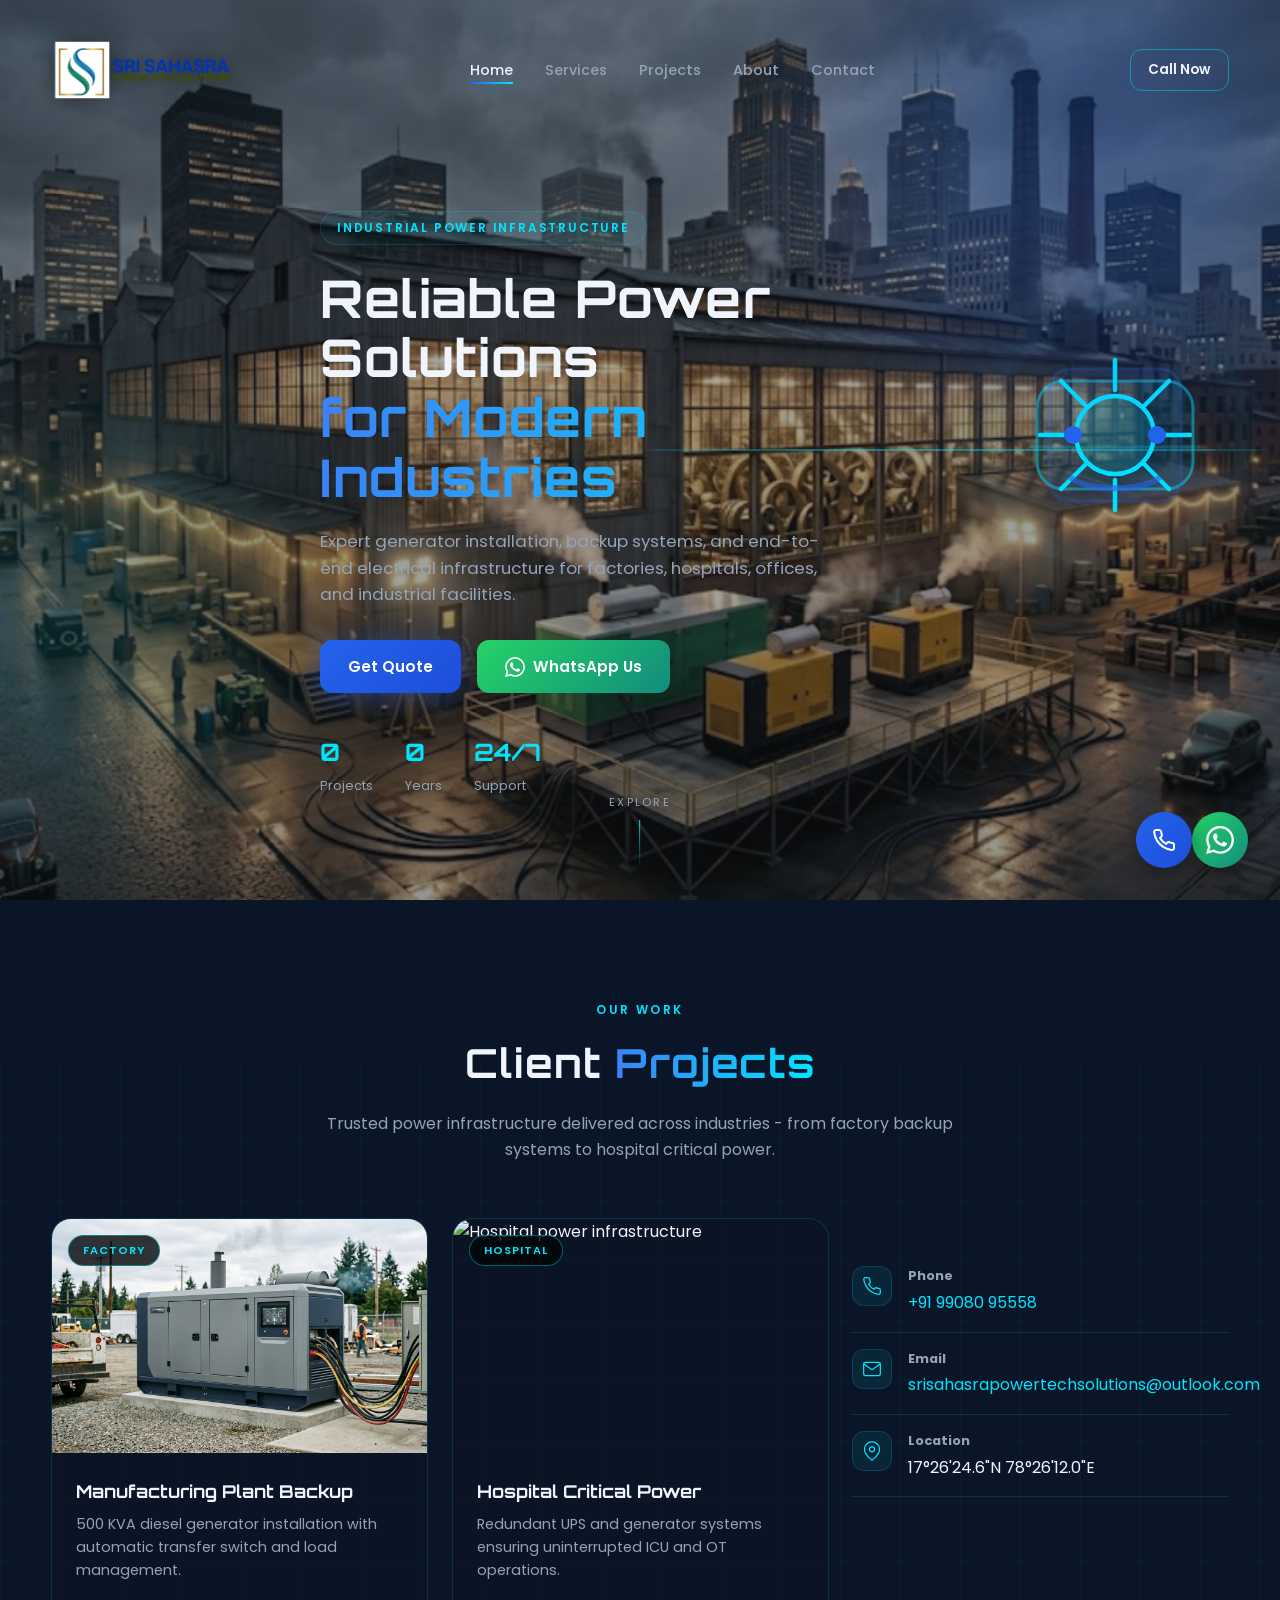
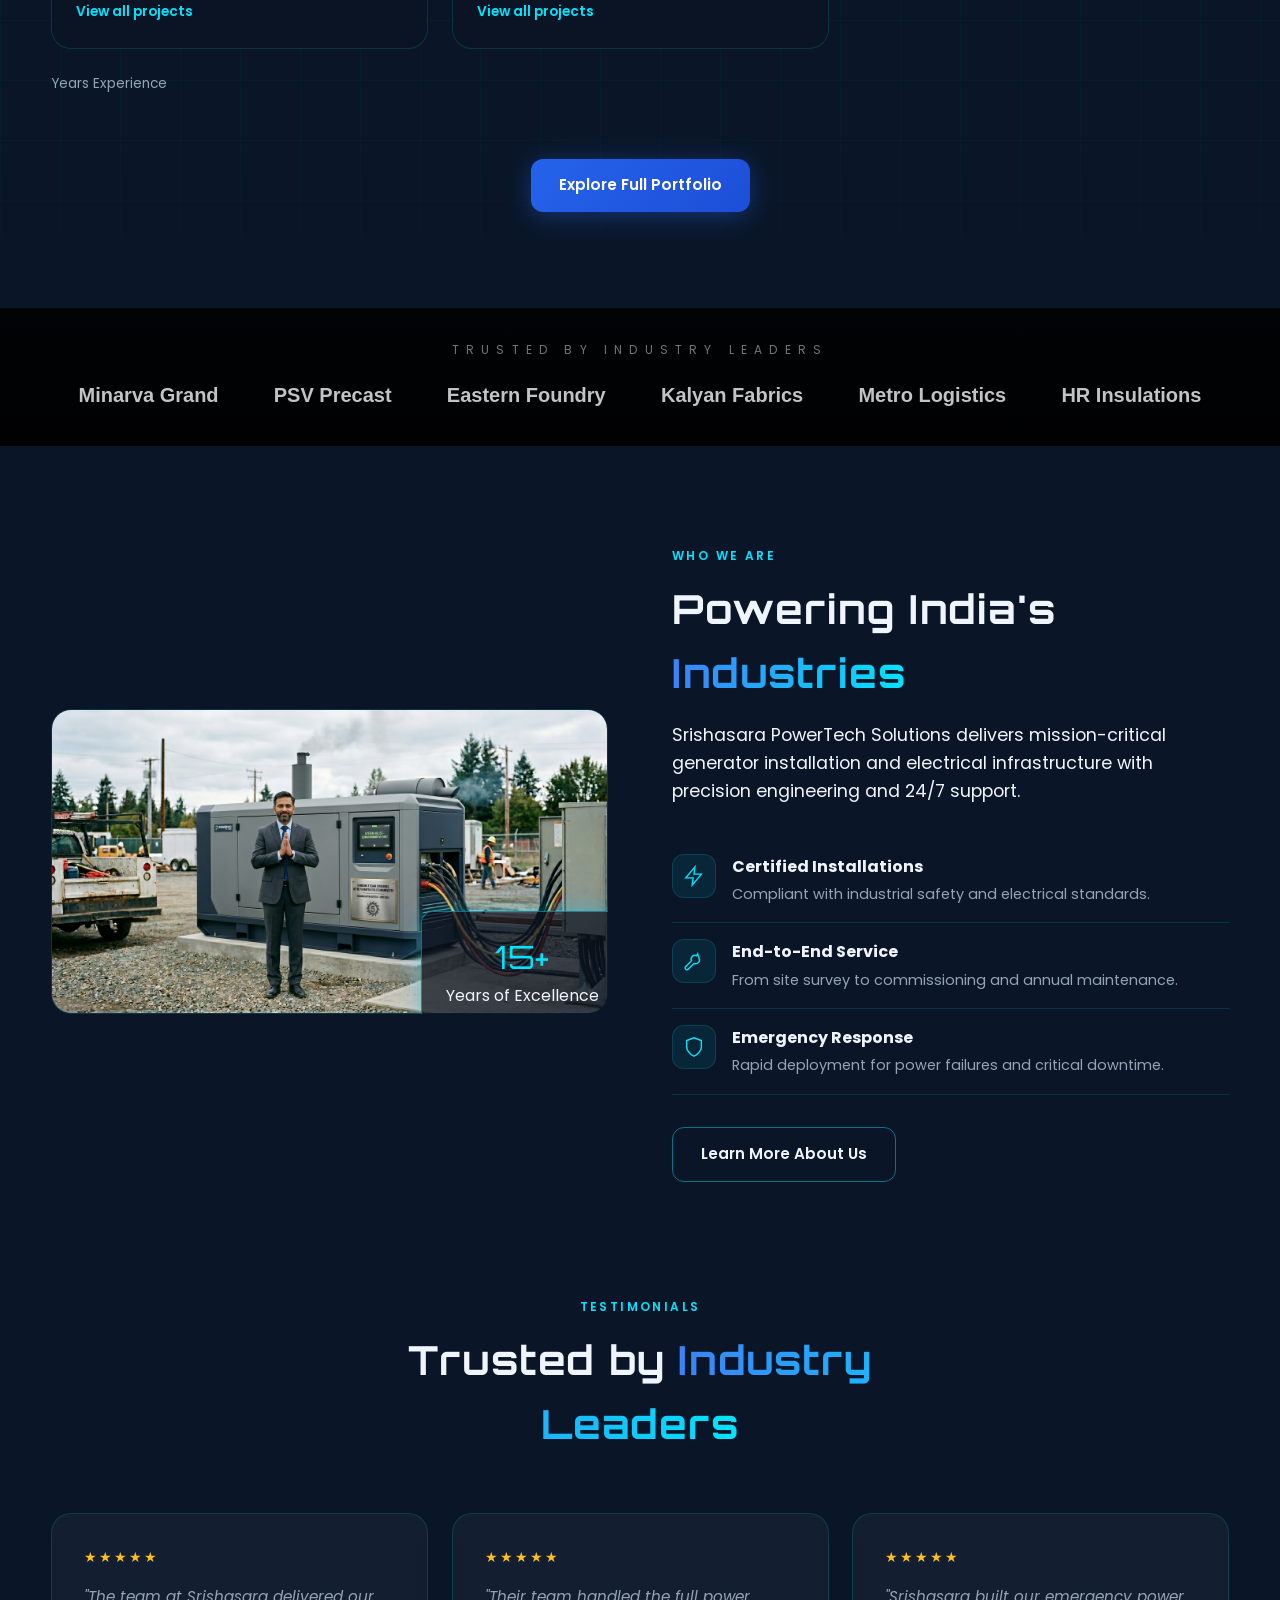
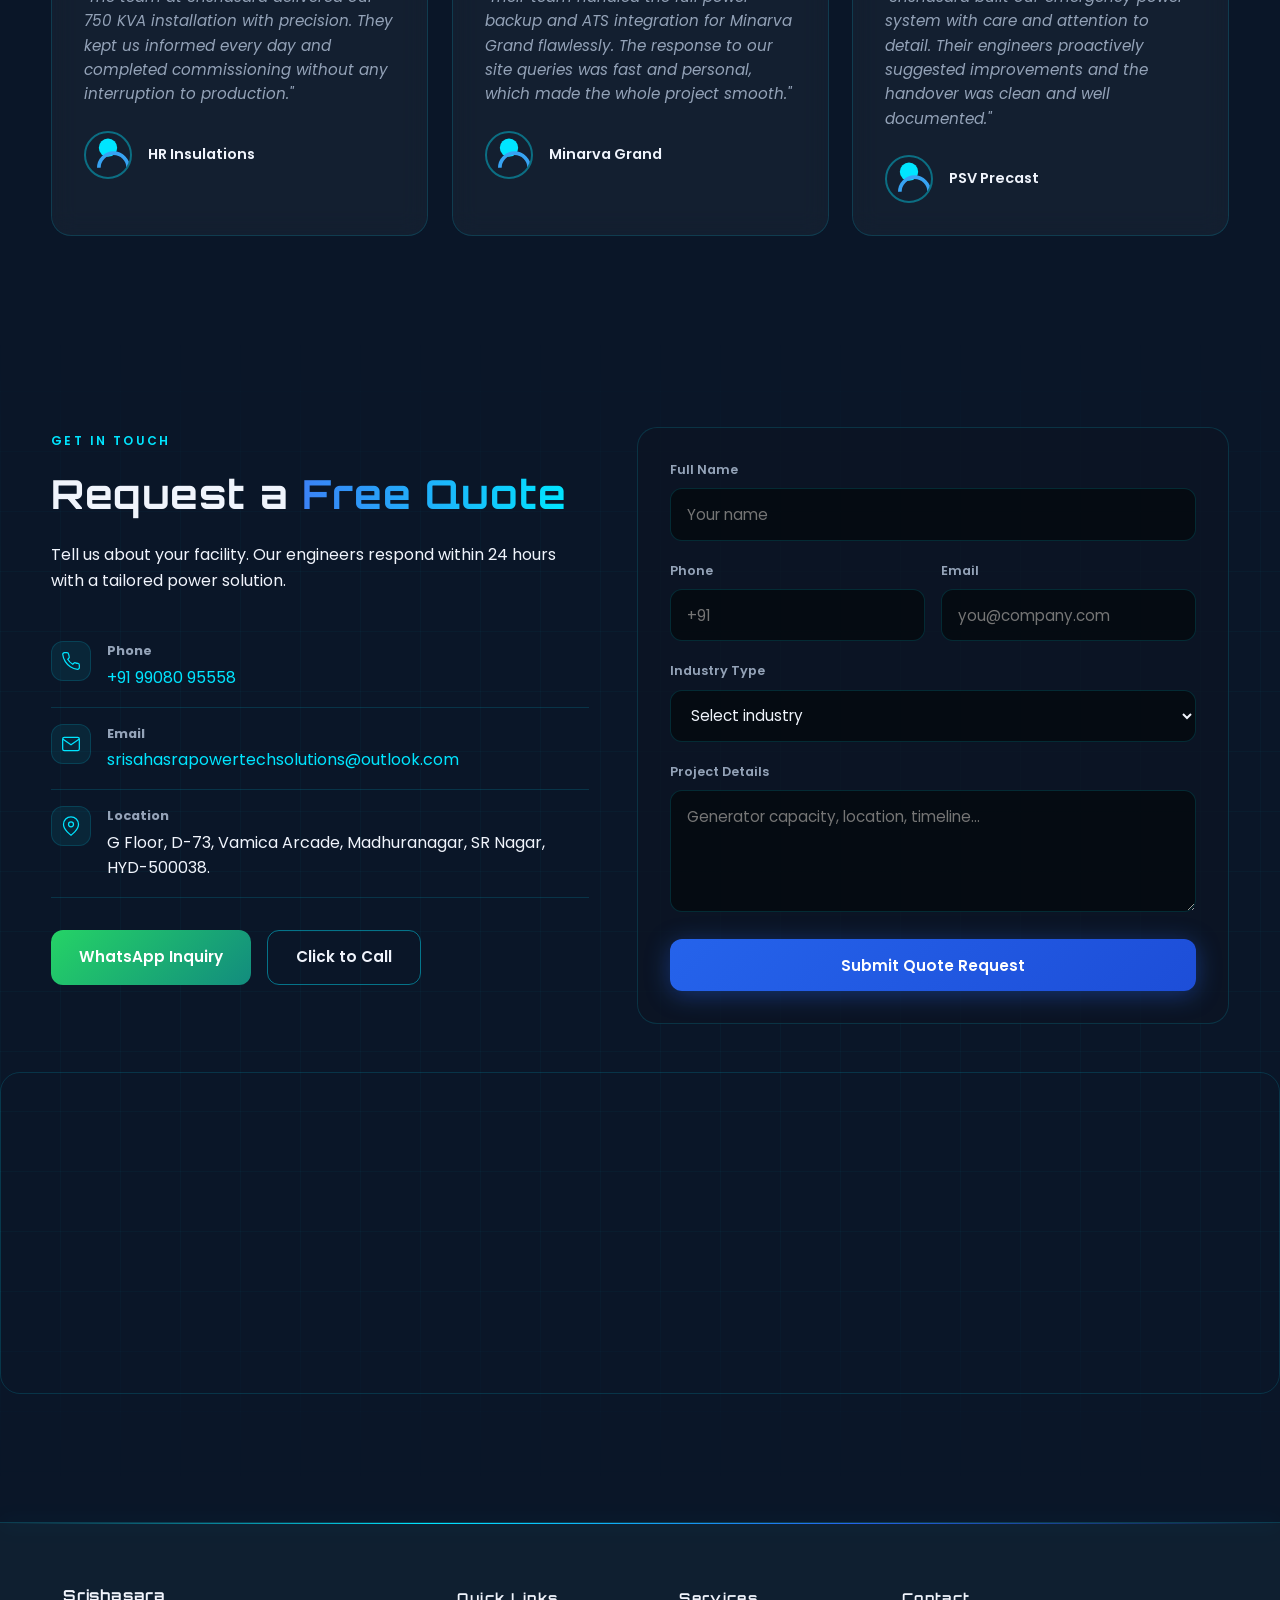
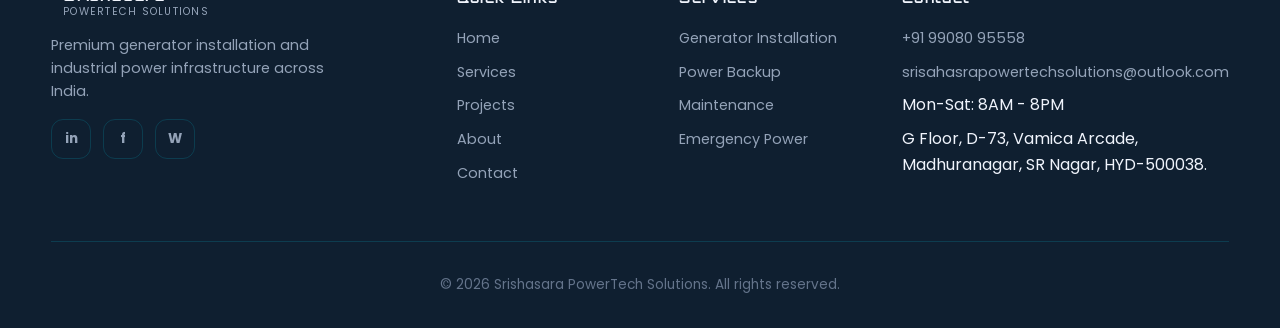
==== commit 6f4cd02f: "Add files via upload" ====
--- a/index.html
+++ b/index.html
@@ -18,14 +18,7 @@
     <div class="container header__inner">
       <a href="index.html" class="logo">
         <span class="logo__icon">
-          <svg viewBox="0 0 40 40" fill="none" aria-hidden="true">
-            <path d="M20 4L8 12v16l12 8 12-8V12L20 4z" stroke="currentColor" stroke-width="1.5"/>
-            <path d="M20 12v16M14 16h12" stroke="currentColor" stroke-width="1.5"/>
-          </svg>
-        </span>
-        <span class="logo__text">
-          <strong>Srishasara</strong>
-          <small>PowerTech Solutions</small>
+          <img src="asserts/logo1.png" alt="Srishasara PowerTech Solutions logo" class="logo__img">
         </span>
       </a>
       <nav class="nav" id="nav">
@@ -55,23 +48,37 @@
         <img src="https://images.unsplash.com/photo-1473341304170-971dccb5ac71?w=1200&q=80" alt="" class="hero__img">
         <div class="hero__energy-ring"></div>
       </div>
+      <div class="hero__machine" aria-hidden="true">
+        <svg viewBox="0 0 160 160" class="generator-svg" aria-hidden="true">
+          <rect x="28" y="44" width="104" height="72" rx="18" fill="rgba(0,229,255,0.08)" stroke="rgba(0,229,255,0.45)" stroke-width="2"/>
+          <rect x="36" y="36" width="88" height="88" rx="14" fill="rgba(37,99,235,0.06)" stroke="rgba(37,99,235,0.24)" stroke-width="2"/>
+          <g class="generator-rotor">
+            <circle cx="80" cy="80" r="26" fill="rgba(0,229,255,0.16)" stroke="var(--cyan)" stroke-width="3"/>
+            <path d="M80 50 L80 30 M80 130 L80 110 M50 80 L30 80 M130 80 L110 80 M60 60 L44 44 M100 60 L116 44 M60 100 L44 116 M100 100 L116 116" stroke="var(--cyan)" stroke-width="3" stroke-linecap="round"/>
+          </g>
+          <path d="M24 88 H136" stroke="rgba(0,229,255,0.2)" stroke-width="2" stroke-linecap="round"/>
+          <circle cx="52" cy="80" r="6" fill="var(--electric)"/>
+          <circle cx="108" cy="80" r="6" fill="var(--electric)"/>
+          <path d="M50 108 C60 118, 100 118, 110 108" stroke="rgba(37,99,235,0.6)" stroke-width="4" fill="none"/>
+        </svg>
+      </div>
       <div class="container hero__content">
-        <div class="hero__badge reveal-up">Industrial Power Infrastructure</div>
-        <h1 class="hero__title reveal-up">
+        <div class="hero__badge">Industrial Power Infrastructure</div>
+        <h1 class="hero__title">
           <span class="line">Reliable Power Solutions</span>
           <span class="line gradient-text">for Modern Industries</span>
         </h1>
-        <p class="hero__subtitle reveal-up">
+        <p class="hero__subtitle">
           Expert generator installation, backup systems, and end-to-end electrical infrastructure for factories, hospitals, offices, and industrial facilities.
         </p>
-        <div class="hero__actions reveal-up">
+        <div class="hero__actions">
           <a href="#contact" class="btn btn--primary">Get Quote</a>
           <a href="https://wa.me/919908095558?text=Hi%20Srishasara%20PowerTech%2C%20I%20need%20a%20power%20solution%20quote." class="btn btn--whatsapp" target="_blank" rel="noopener">
             <svg viewBox="0 0 24 24" width="20" height="20" aria-hidden="true"><path fill="currentColor" d="M17.472 14.382c-.297-.149-1.758-.867-2.03-.967-.273-.099-.471-.148-.67.15-.197.297-.767.966-.94 1.164-.173.199-.347.223-.644.075-.297-.15-1.255-.463-2.39-1.475-.883-.788-1.48-1.761-1.653-2.059-.173-.297-.018-.458.13-.606.134-.133.298-.347.446-.52.149-.174.198-.298.298-.497.099-.198.05-.371-.025-.52-.075-.149-.669-1.612-.916-2.207-.242-.579-.487-.5-.669-.51-.173-.008-.371-.01-.57-.01-.198 0-.52.074-.792.372-.272.297-1.04 1.016-1.04 2.479 0 1.462 1.065 2.875 1.213 3.074.149.198 2.096 3.2 5.077 4.487.709.306 1.262.489 1.694.625.712.227 1.36.195 1.871.118.571-.085 1.758-.719 2.006-1.413.248-.694.248-1.289.173-1.413-.074-.124-.272-.198-.57-.347m-5.421 7.403h-.004a9.87 9.87 0 01-5.031-1.378l-.361-.214-3.741.982.998-3.648-.235-.374a9.86 9.86 0 01-1.51-5.26c.001-5.45 4.436-9.884 9.888-9.884 2.64 0 5.122 1.03 6.988 2.898a9.825 9.825 0 012.893 6.994c-.003 5.45-4.435 9.884-9.885 9.884m8.413-18.297A11.815 11.815 0 0012.05 0C5.495 0 .16 5.335.157 11.892c0 2.096.547 4.142 1.588 5.945L.057 24l6.305-1.654a11.882 11.882 0 005.683 1.448h.005c6.554 0 11.89-5.335 11.89-11.893a11.821 11.821 0 00-3.48-8.413z"/></svg>
             WhatsApp Us
           </a>
         </div>
-        <div class="hero__stats reveal-up">
+        <div class="hero__stats">
           <div class="stat-pill"><strong data-count="500">0</strong><span>Projects</span></div>
           <div class="stat-pill"><strong data-count="15">0</strong><span>Years</span></div>
           <div class="stat-pill"><strong>24/7</strong><span>Support</span></div>
@@ -95,7 +102,7 @@
         <div class="projects-preview">
           <article class="project-card reveal-up">
             <div class="project-card__media">
-              <img src="https://images.unsplash.com/photo-1581094794329-cd293c0f3e4e?w=800&q=80" alt="Factory generator installation" loading="lazy">
+              <img src="../asserts/genarator.png" alt="Factory generator installation" loading="lazy">
               <span class="project-card__tag">Factory</span>
             </div>
             <div class="project-card__body">
@@ -146,12 +153,30 @@
         </div>
       </div>
     </section>
+    </section>
+
+    <!-- Clients band (full width) -->
+    <section class="clients-band" aria-label="Trusted clients">
+      <div class="clients-band__inner">
+        <div class="clients-band__label">Trusted by industry leaders</div>
+        <div class="clients-band__track" role="list">
+          <div class="client-logo">HR Insulations</div>
+          <div class="client-logo">Minarva Grand</div>
+          <div class="client-logo">PSV Precast</div>
+          <div class="client-logo">Eastern Foundry</div>
+          <div class="client-logo">Kalyan Fabrics</div>
+          <div class="client-logo">Metro Logistics</div>
+          <div class="client-logo">HR Insulations</div>
+          <div class="client-logo">Minarva Grand</div>
+        </div>
+      </div>
+    </section>
 
     <!-- Details / About (on home) -->
     <section class="section section--details" id="details">
       <div class="container about-split">
         <div class="about-split__visual reveal-left">
-          <img src="https://images.unsplash.com/photo-1621905252507-b35492cc74b4?w=900&q=80" alt="Industrial electrical team at work" loading="lazy">
+          <img src="../asserts/bggg.png" alt="Industrial electrical team at work" loading="lazy">
           <div class="about-split__badge">
             <span class="about-split__badge-num">15+</span>
             <span>Years of Excellence</span>
@@ -192,6 +217,7 @@
       </div>
 
       <!-- Testimonials -->
+
       <div class="container testimonials-wrap">
         <div class="section__header reveal-up">
           <span class="section__label">Testimonials</span>
@@ -202,10 +228,9 @@
             <div class="testimonial-card__stars" aria-label="5 stars">&#9733;&#9733;&#9733;&#9733;&#9733;</div>
             <p>"The team at Srishasara delivered our 750 KVA installation with precision. They kept us informed every day and completed commissioning without any interruption to production."</p>
             <footer>
-              <img src="https://images.unsplash.com/photo-1560250097-0b93528c311a?w=100&q=80" alt="" class="testimonial-card__avatar" width="48" height="48">
-              <div>
-                <cite>Ramesh Iyengar</cite>
-                <span>Plant Manager, HR Insulations</span>
+              <img src="data:image/svg+xml,%3Csvg xmlns='http://www.w3.org/2000/svg' viewBox='0 0 48 48'%3E%3Ccircle cx='24' cy='16' r='10' fill='%2300e5ff'/%3E%3Cpath d='M14 38c0-8.8 7.2-16 16-16s16 7.2 16 16' stroke='%2337a3f3' stroke-width='4' fill='none'/%3E%3C/svg%3E" alt="Person icon" class="testimonial-card__avatar" width="48" height="48">
+              <div>
+                <cite>HR Insulations</cite>
               </div>
             </footer>
           </blockquote>
@@ -213,10 +238,9 @@
             <div class="testimonial-card__stars" aria-label="5 stars">&#9733;&#9733;&#9733;&#9733;&#9733;</div>
             <p>"Their team handled the full power backup and ATS integration for Minarva Grand flawlessly. The response to our site queries was fast and personal, which made the whole project smooth."</p>
             <footer>
-              <img src="https://images.unsplash.com/photo-1573496359142-b8d87734a5a2?w=100&q=80" alt="" class="testimonial-card__avatar" width="48" height="48">
-              <div>
-                <cite>Anjali Patel</cite>
-                <span>Operations Lead, Minarva Grand</span>
+              <img src="data:image/svg+xml,%3Csvg xmlns='http://www.w3.org/2000/svg' viewBox='0 0 48 48'%3E%3Ccircle cx='24' cy='16' r='10' fill='%2300e5ff'/%3E%3Cpath d='M14 38c0-8.8 7.2-16 16-16s16 7.2 16 16' stroke='%2337a3f3' stroke-width='4' fill='none'/%3E%3C/svg%3E" alt="Person icon" class="testimonial-card__avatar" width="48" height="48">
+              <div>
+                <cite>Minarva Grand</cite>
               </div>
             </footer>
           </blockquote>
@@ -224,10 +248,9 @@
             <div class="testimonial-card__stars" aria-label="5 stars">&#9733;&#9733;&#9733;&#9733;&#9733;</div>
             <p>"Srishasara built our emergency power system with care and attention to detail. Their engineers proactively suggested improvements and the handover was clean and well documented."</p>
             <footer>
-              <img src="https://images.unsplash.com/photo-1472099645785-5658abf4ff4e?w=100&q=80" alt="" class="testimonial-card__avatar" width="48" height="48">
-              <div>
-                <cite>Suresh Rao</cite>
-                <span>Chief Engineer, PSV Precast</span>
+              <img src="data:image/svg+xml,%3Csvg xmlns='http://www.w3.org/2000/svg' viewBox='0 0 48 48'%3E%3Ccircle cx='24' cy='16' r='10' fill='%2300e5ff'/%3E%3Cpath d='M14 38c0-8.8 7.2-16 16-16s16 7.2 16 16' stroke='%2337a3f3' stroke-width='4' fill='none'/%3E%3C/svg%3E" alt="Person icon" class="testimonial-card__avatar" width="48" height="48">
+              <div>
+                <cite>PSV Precast</cite>
               </div>
             </footer>
           </blockquote>
@@ -262,7 +285,7 @@
               <span class="contact-details__icon contact-details__icon--location" aria-hidden="true"></span>
               <div>
                 <strong>Location</strong>
-                <span>17°26'24.6"N 78°26'12.0"E</span>
+                <span>G Floor, D-73, Vamica Arcade, Madhuranagar, SR Nagar, HYD-500038.</span>
               </div>
             </li>
           </ul>
@@ -307,7 +330,7 @@
         <div class="map-placeholder__inner">
           <iframe
             title="Srishasara PowerTech location"
-            src="https://www.google.com/maps/embed?pb=!1m18!1m12!1m3!1d3888.013!2d77.5946!3d12.9716!2m3!1f0!2f0!3f0!3m2!1i1024!2i768!4f13.1!3m3!1m2!1s0x0%3A0x0!2zMTLCsDU4JzE4LjAiTiA3N8KwMzUnNDAuNiJF!5e0!3m2!1sen!2sin!4v1"
+            src="https://www.google.com/maps/embed?pb=!1m18!1m12!1m3!1d3806.4123205745004!2d78.4340822746281!3d17.439968501289307!2m3!1f0!2f0!3f0!3m2!1i1024!2i768!4f13.1!3m3!1m2!1s0x3bcb90dbca348e9f%3A0x9d9fee5184ebfbeb!2sG%20Floor%2C%20D-73%2C%20Vamika%20Arcade%2C%20Madhura%20Nagar%2C%20Hyderabad%2C%20Telangana%20500038!5e0!3m2!1sen!2sin!4v1779618658039!5m2!1sen!2sin"  style="border:0;" allowfullscreen="" loading="lazy" referrerpolicy="no-referrer-when-downgrade"
             width="100%"
             height="320"
             style="border:0;"
@@ -361,6 +384,7 @@
             <li><a href="tel:+919908095558">+91 99080 95558</a></li>
             <li><a href="mailto:srisahasrapowertechsolutions@outlook.com">srisahasrapowertechsolutions@outlook.com</a></li>
             <li>Mon-Sat: 8AM - 8PM</li>
+            <li>G Floor, D-73, Vamica Arcade, Madhuranagar, SR Nagar, HYD-500038.</li>
           </ul>
         </div>
       </div>
--- a/css/styles.css
+++ b/css/styles.css
@@ -19,7 +19,7 @@
   --gradient-hero: linear-gradient(135deg, rgba(37, 99, 235, 0.25) 0%, rgba(0, 229, 255, 0.08) 50%, transparent 100%);
   --font-heading: 'Orbitron', sans-serif;
   --font-body: 'Poppins', sans-serif;
-  --header-h: 80px;
+  --header-h: 140px;
   --radius: 12px;
   --radius-lg: 20px;
   --transition: 0.35s cubic-bezier(0.4, 0, 0.2, 1);
@@ -154,13 +154,25 @@
   color: var(--text);
 }
 
-.logo:hover { color: var(--text); }
-
-.logo__icon {
-  width: 42px;
-  height: 42px;
+..logo:hover { color: var(--text); }
+
+.header .logo {
+  gap: 0;
+}
+
+.header .logo__icon {
+  width: 180px;
+  height: 180px;
+  min-width: 180px;
+  min-height: 180px;
   color: var(--cyan);
-  filter: drop-shadow(0 0 8px rgba(0, 229, 255, 0.5));
+  filter: drop-shadow(0 0 12px rgba(11, 16, 17, 0.65));
+}
+
+.header .logo__icon img {
+  width: 100%;
+  height: 100%;
+  object-fit: contain;
 }
 
 .logo__text {
@@ -249,13 +261,28 @@
   overflow: hidden;
 }
 
+/* Industrial background (asserts/bg.png) placed behind hero elements */
+.hero::before {
+  content: '';
+  position: absolute;
+  inset: 0;
+  background-image: linear-gradient(rgba(4,8,14,0.28), rgba(4,8,14,0.42)), url('../asserts/bg.png');
+  background-size: cover;
+  background-position: center center;
+  background-repeat: no-repeat;
+  filter: grayscale(10%) contrast(0.95) saturate(0.9);
+  opacity: 1;
+  pointer-events: none;
+  z-index: 0;
+}
+
 .hero__grid {
   position: absolute;
   inset: 0;
   width: 100%;
   height: 100%;
   opacity: 0.4;
-  z-index: 0;
+  z-index: 1;
 }
 
 .hero__particles {
@@ -279,7 +306,7 @@
   position: absolute;
   border-radius: 50%;
   filter: blur(100px);
-  z-index: 0;
+  z-index: 3;
   pointer-events: none;
 }
 
@@ -310,6 +337,51 @@
   opacity: 0.85;
 }
 
+.hero__machine {
+  position: absolute;
+  top: 35%;
+  right: 3.5%;
+  width: 240px;
+  height: 240px;
+  z-index: 1;
+  pointer-events: none;
+  animation: hero-machine-float 6s ease-in-out infinite;
+}
+
+.hero__content {
+  position: relative;
+  z-index: 5;
+}
+
+.hero__machine .generator-svg {
+  width: 100%;
+  height: 100%;
+}
+
+.hero__machine .generator-rotor {
+  transform-origin: 80px 80px;
+  animation: hero-rotor-spin 4s linear infinite;
+}
+
+.hero__machine::before {
+  content: '';
+  position: absolute;
+  inset: 0;
+  border-radius: 50%;
+  box-shadow: 0 0 40px rgba(0, 229, 255, 0.12);
+  filter: blur(6px);
+}
+
+@keyframes hero-machine-float {
+  0%, 100% { transform: translate(0, -2px); }
+  50% { transform: translate(0, 8px); }
+}
+
+@keyframes hero-rotor-spin {
+  0% { transform: rotate(0deg); }
+  100% { transform: rotate(360deg); }
+}
+
 .hero__img {
   border-radius: var(--radius-lg);
   mask-image: linear-gradient(to left, black 60%, transparent);
@@ -333,7 +405,7 @@
 
 .hero__content {
   position: relative;
-  z-index: 3;
+  z-index: 5;
   max-width: 640px;
 }
 
@@ -447,6 +519,91 @@
   text-align: center;
   max-width: 640px;
   margin: 0 auto 3.5rem;
+}
+
+/* Clients marquee */
+.clients-marquee-wrap { margin: 2rem 0 3rem; }
+.clients-marquee {
+  overflow: hidden;
+  width: 100%;
+  background: transparent;
+  padding: 0.5rem 0;
+}
+.clients-track {
+  display: flex;
+  gap: 1.25rem;
+  align-items: center;
+  white-space: nowrap;
+  animation: marquee 18s linear infinite;
+}
+.client-item {
+  flex: 0 0 auto;
+  padding: 0.6rem 1rem;
+  background: rgba(255,255,255,0.03);
+  border: 1px solid rgba(255,255,255,0.04);
+  color: var(--text);
+  font-weight: 600;
+  border-radius: 8px;
+  box-shadow: 0 6px 18px rgba(0,0,0,0.25);
+  min-width: 160px;
+  text-align: center;
+}
+
+@keyframes marquee {
+  0% { transform: translateX(0); }
+  100% { transform: translateX(-50%); }
+}
+
+.clients-marquee:hover .clients-track { animation-play-state: paused; }
+
+/* Full-width Clients band (logo style) */
+.clients-band {
+  width: 100%;
+  background: linear-gradient(180deg, rgba(0,0,0,0.88), rgba(0,0,0,0.95));
+  padding: 2rem 0.5rem;
+  box-shadow: inset 0 1px 0 rgba(255,255,255,0.02);
+}
+.clients-band__inner {
+  max-width: var(--container);
+  margin: 0 auto;
+  display: flex;
+  flex-direction: column;
+  gap: 1rem;
+  align-items: center;
+}
+.clients-band__label {
+  color: rgba(255,255,255,0.45);
+  letter-spacing: 0.6em;
+  font-size: 0.75rem;
+  text-transform: uppercase;
+}
+.clients-band__track {
+  display: flex;
+  gap: 2.25rem;
+  align-items: center;
+  width: 100%;
+  justify-content: center;
+  flex-wrap: nowrap;
+  overflow: hidden;
+  position: relative;
+}
+.client-logo {
+  color: rgba(255,255,255,0.85);
+  font-weight: 800;
+  font-size: 1.25rem;
+  white-space: nowrap;
+  opacity: 0.9;
+  padding: 0.2rem 0.6rem;
+}
+
+/* Scroll effect: move track left continuously */
+.clients-band__track::before { content: ''; position: absolute; inset: 0; pointer-events: none; }
+.clients-band__track { animation: clients-scroll 24s linear infinite; }
+@keyframes clients-scroll { 0% { transform: translateX(0); } 100% { transform: translateX(-30%); } }
+
+@media (max-width: 768px) {
+  .clients-band__track { animation: none; justify-content: center; gap: 1rem; }
+  .client-logo { font-size: 1rem; }
 }
 
 .section__label {
@@ -1359,7 +1516,8 @@
 
 /* Responsive */
 @media (max-width: 1024px) {
-  .hero__visual { display: none; }
+  .hero__visual,
+  .hero__machine { display: none; }
   .about-split { grid-template-columns: 1fr; }
   .contact-grid { grid-template-columns: 1fr; }
   .footer__grid { grid-template-columns: 1fr 1fr; }
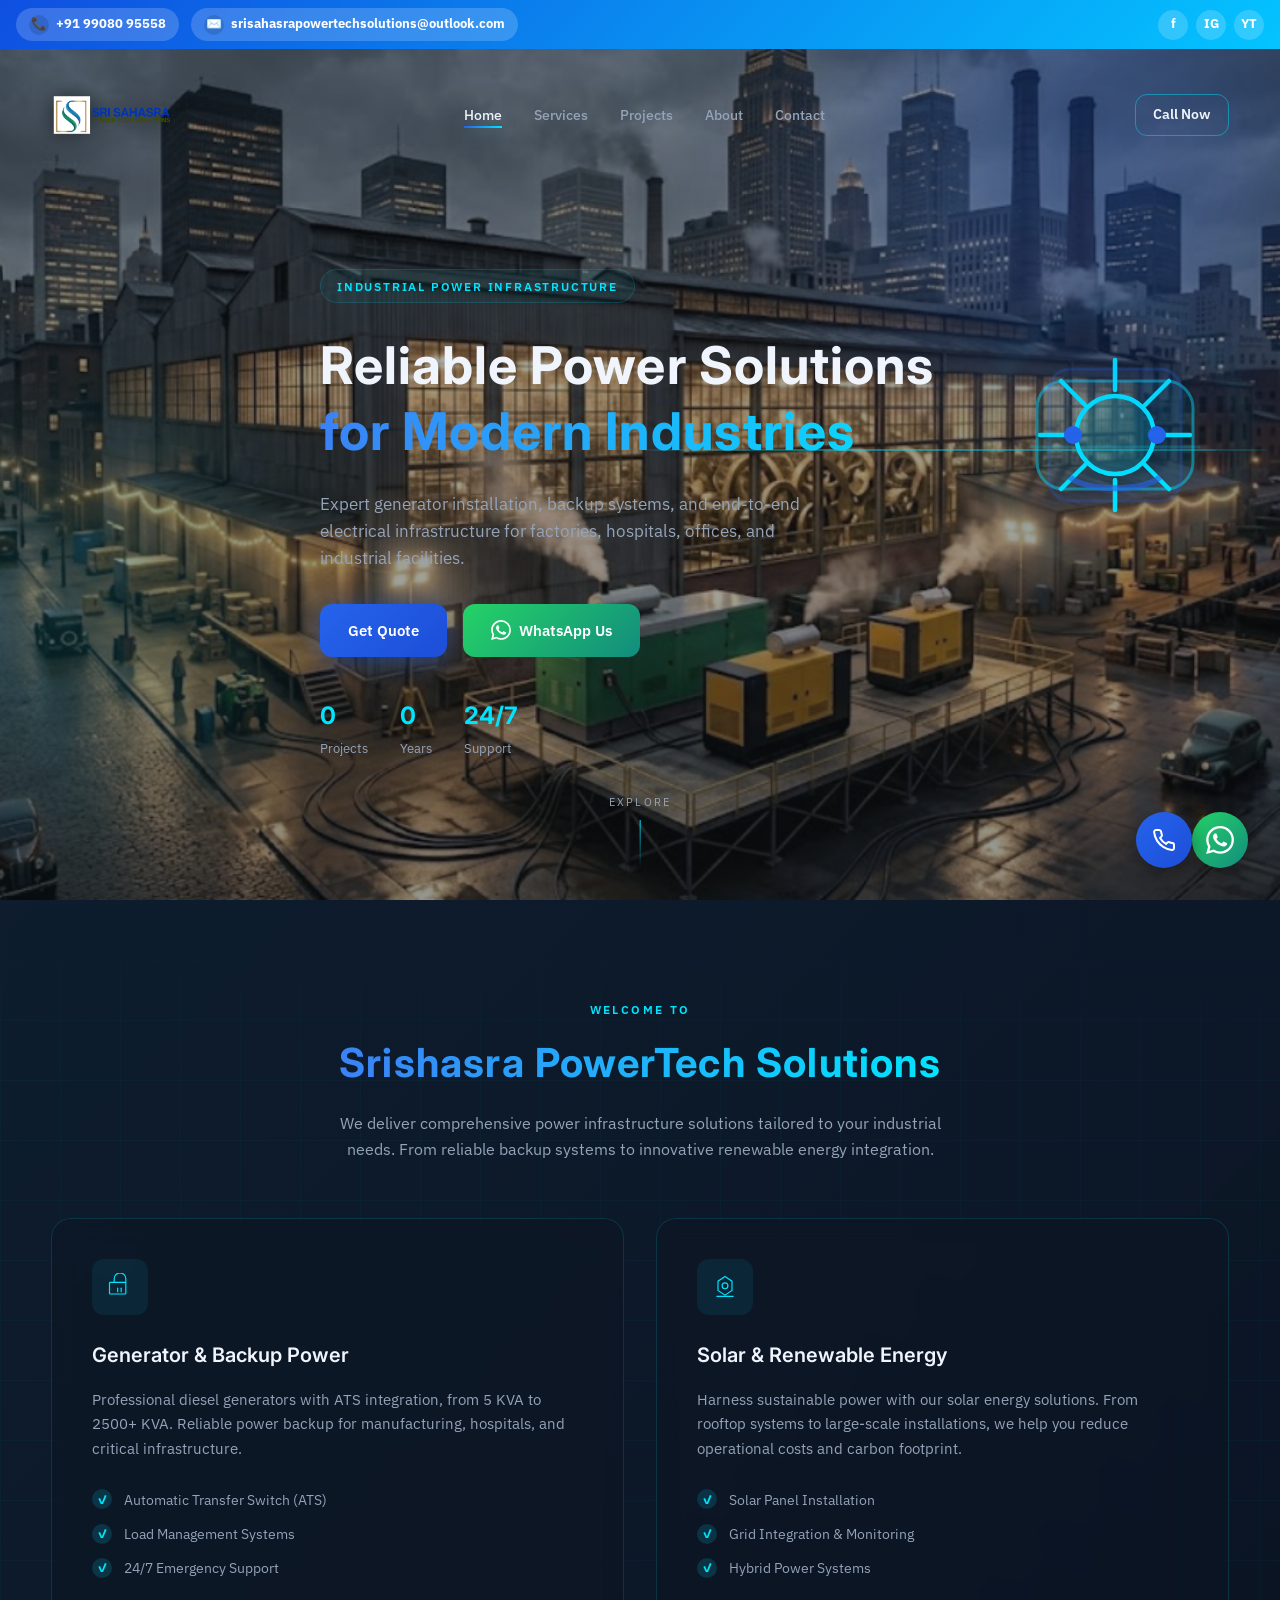
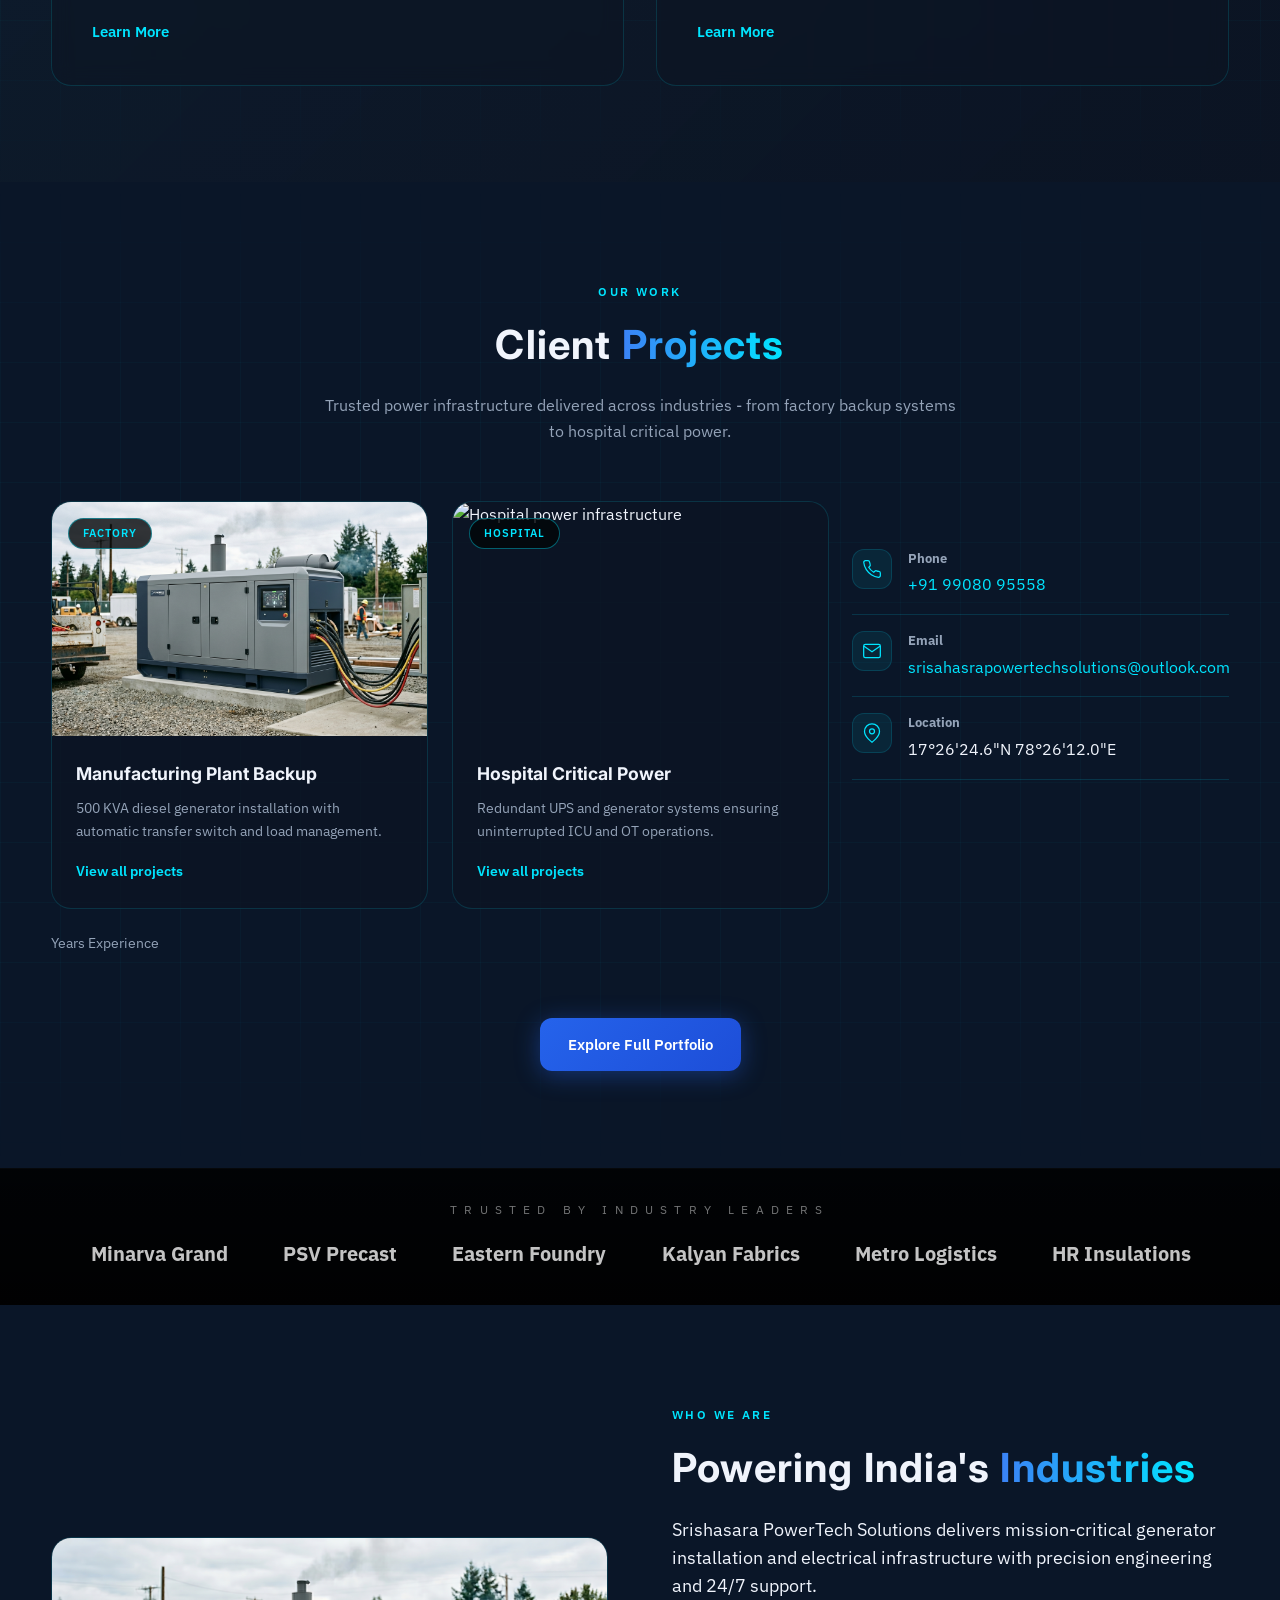
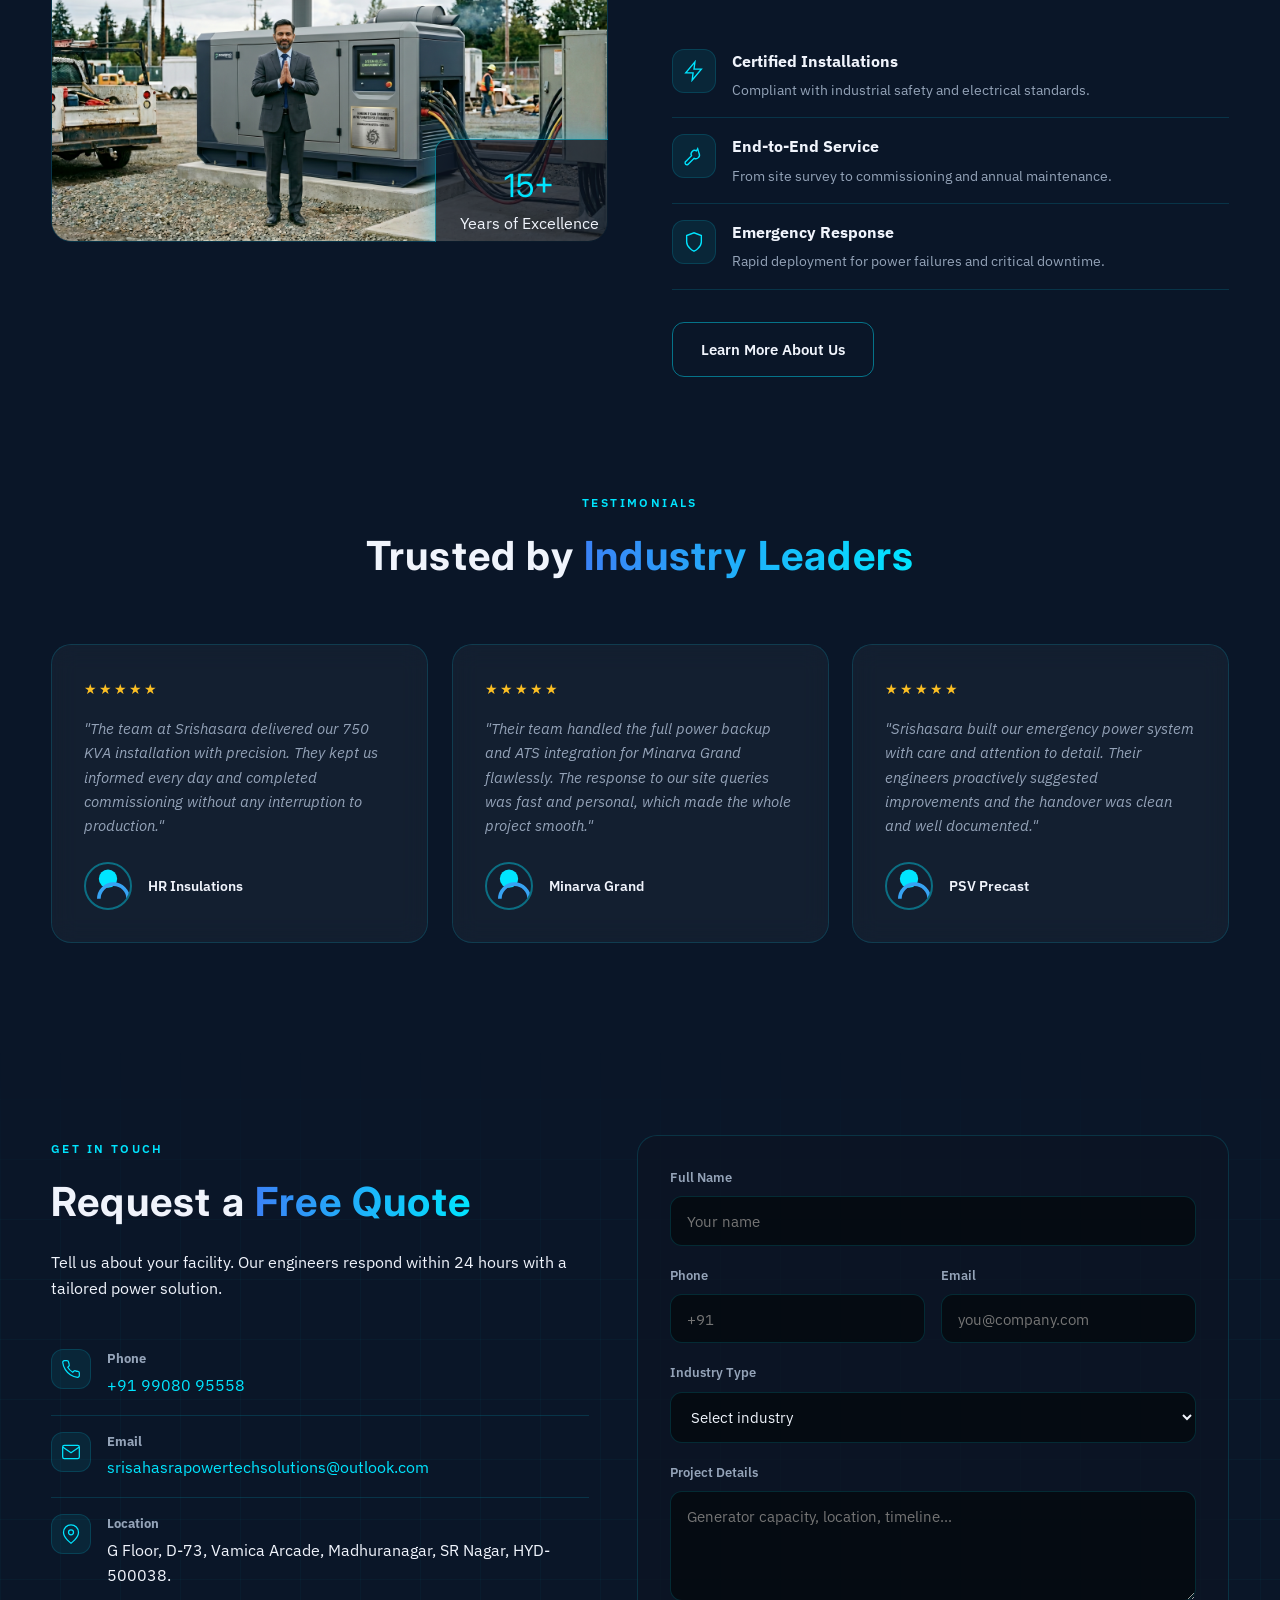
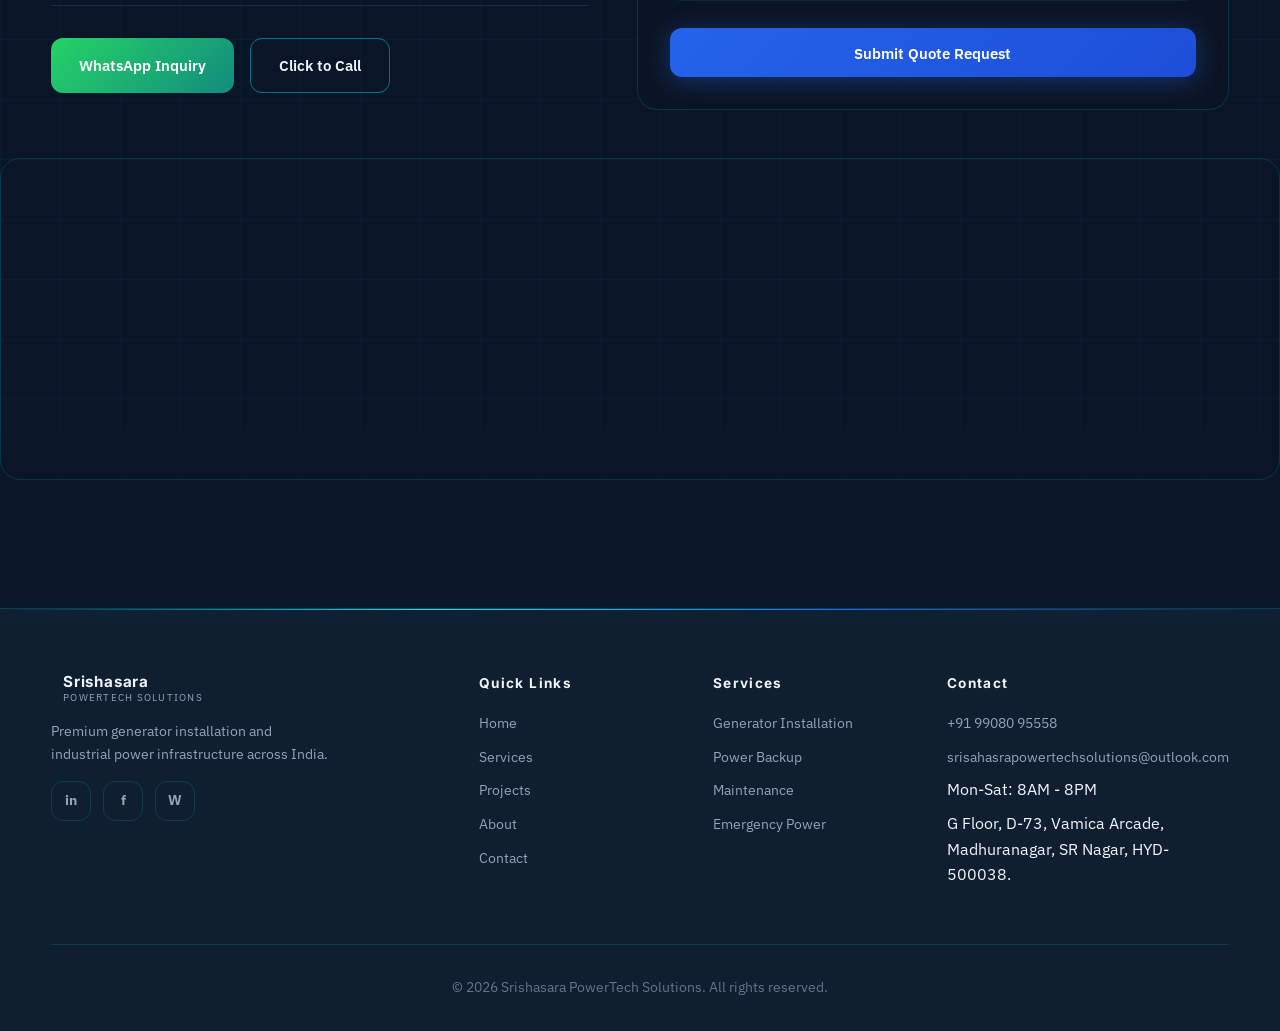
==== commit a5977be7: "Add files via upload" ====
--- a/index.html
+++ b/index.html
@@ -4,21 +4,32 @@
   <meta charset="UTF-8">
   <meta http-equiv="Content-Type" content="text/html; charset=UTF-8">
   <meta name="viewport" content="width=device-width, initial-scale=1.0">
-  <meta name="description" content="Srishasara PowerTech Solutions - Industrial generator installation, power backup, and electrical infrastructure for factories, hospitals, and offices.">
-  <title>Srishasara PowerTech Solutions | Reliable Industrial Power</title>
+  <meta name="description" content="Srishasra PowerTech Solutions - Industrial generator installation, power backup, and electrical infrastructure for factories, hospitals, and offices.">
+  <title>Srishasra PowerTech Solutions | Reliable Industrial Power</title>
   <link rel="preconnect" href="https://fonts.googleapis.com">
   <link rel="preconnect" href="https://fonts.gstatic.com" crossorigin>
-  <link href="https://fonts.googleapis.com/css2?family=Orbitron:wght@500;600;700;800&family=Poppins:wght@300;400;500;600;700&display=swap" rel="stylesheet">
+  <link href="https://fonts.googleapis.com/css2?family=IBM+Plex+Sans:wght@300;400;500;600;700&family=Inter:wght@400;500;600;700;800&display=swap" rel="stylesheet">
   <link rel="stylesheet" href="css/styles.css?v=5">
 </head>
 <body class="page-home">
   <div class="cursor-glow" aria-hidden="true"></div>
 
   <header class="header" id="header">
+    <div class="header-top">
+      <div class="header-top__contact">
+        <a href="tel:+919908095558" class="header-top__pill"><span>📞</span>+91 99080 95558</a>
+        <a href="mailto:srisahasrapowertechsolutions@outlook.com" class="header-top__pill"><span>✉️</span>srisahasrapowertechsolutions@outlook.com</a>
+      </div>
+      <div class="header-top__social">
+        <a href="https://www.facebook.com/" target="_blank" rel="noopener" class="header-top__social-link">f</a>
+        <a href="https://www.instagram.com/" target="_blank" rel="noopener" class="header-top__social-link">IG</a>
+        <a href="https://www.youtube.com/" target="_blank" rel="noopener" class="header-top__social-link">YT</a>
+      </div>
+    </div>
     <div class="container header__inner">
       <a href="index.html" class="logo">
         <span class="logo__icon">
-          <img src="asserts/logo1.png" alt="Srishasara PowerTech Solutions logo" class="logo__img">
+          <img src="asserts/logo1.png" alt="Srishasra PowerTech Solutions logo" class="logo__img">
         </span>
       </a>
       <nav class="nav" id="nav">
@@ -90,6 +101,57 @@
       </a>
     </section>
 
+    <!-- Welcome Section -->
+    <section class="section section--welcome" id="welcome">
+      <div class="section__grid-bg" aria-hidden="true"></div>
+      <div class="container">
+        <div class="section__header reveal-up">
+          <span class="section__label">Welcome to</span>
+          <h2 class="section__title"><span class="gradient-text">Srishasra PowerTech Solutions</span></h2>
+          <p class="section__desc">We deliver comprehensive power infrastructure solutions tailored to your industrial needs. From reliable backup systems to innovative renewable energy integration.</p>
+        </div>
+        
+        <div class="welcome-services">
+          <article class="welcome-service-card reveal-up">
+            <div class="welcome-service-card__icon">
+              <svg viewBox="0 0 48 48" fill="none" xmlns="http://www.w3.org/2000/svg">
+                <rect x="6" y="16" width="28" height="20" rx="1.5" stroke="currentColor" stroke-width="2"/>
+                <path d="M14 16v-6a10 10 0 0120 0v6" stroke="currentColor" stroke-width="2" stroke-linecap="round"/>
+                <line x1="20" y1="26" x2="20" y2="32" stroke="currentColor" stroke-width="2" stroke-linecap="round"/>
+                <line x1="26" y1="26" x2="26" y2="32" stroke="currentColor" stroke-width="2" stroke-linecap="round"/>
+              </svg>
+            </div>
+            <h3>Generator & Backup Power</h3>
+            <p>Professional diesel generators with ATS integration, from 5 KVA to 2500+ KVA. Reliable power backup for manufacturing, hospitals, and critical infrastructure.</p>
+            <ul class="welcome-service-card__features">
+              <li>Automatic Transfer Switch (ATS)</li>
+              <li>Load Management Systems</li>
+              <li>24/7 Emergency Support</li>
+            </ul>
+            <a href="services.html#installation" class="welcome-service-card__link">Learn More</a>
+          </article>
+
+          <article class="welcome-service-card reveal-up">
+            <div class="welcome-service-card__icon">
+              <svg viewBox="0 0 48 48" fill="none" xmlns="http://www.w3.org/2000/svg">
+                <polygon points="24,6 36,14 36,30 24,38 12,30 12,14" stroke="currentColor" stroke-width="2" fill="none"/>
+                <circle cx="24" cy="22" r="5" stroke="currentColor" stroke-width="2" fill="none"/>
+                <line x1="10" y1="40" x2="38" y2="40" stroke="currentColor" stroke-width="2" stroke-linecap="round"/>
+              </svg>
+            </div>
+            <h3>Solar & Renewable Energy</h3>
+            <p>Harness sustainable power with our solar energy solutions. From rooftop systems to large-scale installations, we help you reduce operational costs and carbon footprint.</p>
+            <ul class="welcome-service-card__features">
+              <li>Solar Panel Installation</li>
+              <li>Grid Integration & Monitoring</li>
+              <li>Hybrid Power Systems</li>
+            </ul>
+            <a href="services.html#backup" class="welcome-service-card__link">Learn More</a>
+          </article>
+        </div>
+      </div>
+    </section>
+
     <!-- Client Work (on home) -->
     <section class="section section--client-work" id="client-work">
       <div class="section__grid-bg" aria-hidden="true"></div>
--- a/css/styles.css
+++ b/css/styles.css
@@ -17,9 +17,10 @@
   --border: rgba(0, 229, 255, 0.15);
   --border-hover: rgba(0, 229, 255, 0.45);
   --gradient-hero: linear-gradient(135deg, rgba(37, 99, 235, 0.25) 0%, rgba(0, 229, 255, 0.08) 50%, transparent 100%);
-  --font-heading: 'Orbitron', sans-serif;
-  --font-body: 'Poppins', sans-serif;
-  --header-h: 140px;
+  --font-heading: 'Inter', sans-serif;
+  --font-body: 'IBM Plex Sans', sans-serif;
+  --header-h: 90px;
+  --header-total-h: 170px;
   --radius: 12px;
   --radius-lg: 20px;
   --transition: 0.35s cubic-bezier(0.4, 0, 0.2, 1);
@@ -30,7 +31,7 @@
 
 html {
   scroll-behavior: smooth;
-  scroll-padding-top: var(--header-h);
+  scroll-padding-top: calc(var(--header-total-h) + 0.5rem);
 }
 
 body {
@@ -129,15 +130,20 @@
   left: 0;
   right: 0;
   z-index: 1000;
-  height: var(--header-h);
-  transition: background var(--transition), backdrop-filter var(--transition), box-shadow var(--transition);
+  width: 100%;
+  height: auto;
+  min-height: var(--header-h);
+  background: transparent;
+  backdrop-filter: none;
+  border-bottom: none;
+  transition: background var(--transition), backdrop-filter var(--transition), box-shadow var(--transition), border-color var(--transition);
 }
 
 .header.scrolled {
-  background: rgba(3, 5, 8, 0.85);
-  backdrop-filter: blur(16px);
-  border-bottom: 1px solid var(--border);
-  box-shadow: 0 4px 30px rgba(0, 0, 0, 0.4);
+  background: rgba(8, 18, 30, 0.28);
+  backdrop-filter: blur(20px);
+  border-bottom: 1px solid rgba(255, 255, 255, 0.14);
+  box-shadow: 0 16px 45px rgba(0, 0, 0, 0.18);
 }
 
 .header__inner {
@@ -161,10 +167,10 @@
 }
 
 .header .logo__icon {
-  width: 180px;
-  height: 180px;
-  min-width: 180px;
-  min-height: 180px;
+  width: 120px;
+  height: 120px;
+  min-width: 120px;
+  min-height: 120px;
   color: var(--cyan);
   filter: drop-shadow(0 0 12px rgba(11, 16, 17, 0.65));
 }
@@ -225,6 +231,77 @@
 .nav__link:hover::after,
 .nav__link.active::after { width: 100%; }
 
+.header-top {
+  display: flex;
+  align-items: center;
+  justify-content: space-between;
+  flex-wrap: wrap;
+  gap: 0.5rem;
+  padding: 0.5rem 1rem;
+  margin-bottom: 0.35rem;
+  background: linear-gradient(135deg, #0f4fe0, #04c4ff);
+  color: #fff;
+}
+
+.header-top__contact {
+  display: flex;
+  flex-wrap: wrap;
+  gap: 0.75rem;
+}
+
+.header-top__pill {
+  display: inline-flex;
+  align-items: center;
+  gap: 0.45rem;
+  padding: 0.4rem 0.8rem;
+  border-radius: 999px;
+  background: rgba(255, 255, 255, 0.18);
+  color: #fff;
+  font-size: 0.8rem;
+  font-weight: 700;
+  text-decoration: none;
+}
+
+.header-top__pill:hover {
+  background: rgba(255, 255, 255, 0.28);
+}
+
+.header-top__pill span {
+  display: inline-flex;
+  width: 20px;
+  height: 20px;
+  align-items: center;
+  justify-content: center;
+  border-radius: 50%;
+  background: rgba(0, 0, 0, 0.12);
+}
+
+.header-top__social {
+  display: flex;
+  align-items: center;
+  gap: 0.5rem;
+}
+
+.header-top__social-link {
+  width: 30px;
+  height: 30px;
+  display: inline-flex;
+  align-items: center;
+  justify-content: center;
+  border-radius: 50%;
+  background: rgba(255, 255, 255, 0.18);
+  color: #fff;
+  font-size: 0.8rem;
+  font-weight: 700;
+  text-decoration: none;
+  transition: background var(--transition), transform var(--transition);
+}
+
+.header-top__social-link:hover {
+  background: rgba(0, 0, 0, 0.18);
+  transform: translateY(-1px);
+}
+
 .header__cta { margin-left: 1rem; }
 
 .hamburger {
@@ -257,7 +334,7 @@
   min-height: 100vh;
   display: flex;
   align-items: center;
-  padding: calc(var(--header-h) + 2rem) 0 4rem;
+  padding: calc(var(--header-total-h) + 1.5rem) 0 4rem;
   overflow: hidden;
 }
 
@@ -419,7 +496,7 @@
   color: var(--cyan);
   border: 1px solid var(--border);
   border-radius: 100px;
-  margin-bottom: 1.5rem;
+  margin-bottom: 2rem;
   background: rgba(0, 229, 255, 0.05);
 }
 
@@ -427,12 +504,15 @@
   font-family: var(--font-heading);
   font-size: clamp(2rem, 5vw, 3.25rem);
   font-weight: 700;
-  line-height: 1.15;
-  margin-bottom: 1.25rem;
+  line-height: 1.2;
+  margin-bottom: 1.75rem;
   letter-spacing: 0.02em;
 }
 
-.hero__title .line { display: block; }
+.hero__title .line {
+  display: block;
+  margin-bottom: 0.2rem;
+}
 
 .hero__subtitle {
   font-size: 1.05rem;
@@ -1115,10 +1195,120 @@
   font-size: 0.9rem;
 }
 
+/* Welcome Section */
+.section--welcome {
+  background: linear-gradient(135deg, rgba(15, 31, 48, 0.8) 0%, rgba(12, 20, 35, 0.95) 100%);
+}
+
+.welcome-services {
+  display: grid;
+  grid-template-columns: repeat(2, 1fr);
+  gap: 2rem;
+  margin-top: 3rem;
+}
+
+.welcome-service-card {
+  position: relative;
+  padding: 2.5rem;
+  border: 1px solid var(--border);
+  border-radius: var(--radius-lg);
+  background: rgba(12, 20, 35, 0.5);
+  backdrop-filter: blur(10px);
+  transition: all var(--transition);
+  z-index: 1;
+}
+
+.welcome-service-card:hover {
+  border-color: var(--cyan);
+  background: rgba(12, 20, 35, 0.75);
+  transform: translateY(-4px);
+  box-shadow: 0 12px 40px rgba(0, 229, 255, 0.15);
+}
+
+.welcome-service-card__icon {
+  width: 56px;
+  height: 56px;
+  display: flex;
+  align-items: center;
+  justify-content: center;
+  border-radius: var(--radius);
+  background: rgba(0, 229, 255, 0.08);
+  color: var(--cyan);
+  margin-bottom: 1.5rem;
+}
+
+.welcome-service-card__icon svg {
+  width: 28px;
+  height: 28px;
+}
+
+.welcome-service-card h3 {
+  font-family: var(--font-heading);
+  font-size: 1.25rem;
+  font-weight: 600;
+  margin-bottom: 1rem;
+  color: var(--text);
+}
+
+.welcome-service-card p {
+  font-size: 0.95rem;
+  color: var(--text-muted);
+  margin-bottom: 1.75rem;
+  line-height: 1.6;
+}
+
+.welcome-service-card__features {
+  list-style: none;
+  padding: 0;
+  margin: 1.5rem 0;
+  display: flex;
+  flex-direction: column;
+  gap: 0.7rem;
+}
+
+.welcome-service-card__features li {
+  font-size: 0.9rem;
+  color: var(--text-muted);
+  display: flex;
+  align-items: center;
+  gap: 0.75rem;
+}
+
+.welcome-service-card__features li::before {
+  content: '✓';
+  display: inline-flex;
+  align-items: center;
+  justify-content: center;
+  width: 20px;
+  height: 20px;
+  border-radius: 50%;
+  background: rgba(0, 229, 255, 0.15);
+  color: var(--cyan);
+  font-size: 0.75rem;
+  font-weight: 700;
+  flex-shrink: 0;
+}
+
+.welcome-service-card__link {
+  display: inline-flex;
+  align-items: center;
+  gap: 0.5rem;
+  font-weight: 600;
+  color: var(--cyan);
+  font-size: 0.95rem;
+  margin-top: 1rem;
+  transition: all var(--transition);
+}
+
+.welcome-service-card__link:hover {
+  gap: 0.75rem;
+  color: var(--text);
+}
+
 /* Page hero (inner pages) */
 .page-hero {
   position: relative;
-  padding: calc(var(--header-h) + 4rem) 0 4rem;
+  padding: calc(var(--header-total-h) + 4rem) 0 4rem;
   text-align: center;
   overflow: hidden;
 }
@@ -1514,53 +1704,742 @@
   margin-top: 1rem;
 }
 
-/* Responsive */
+/* ===== RESPONSIVE MEDIA QUERIES ===== */
+
+/* Extra Large Desktop (1200px+) - Default styles */
+
+/* Large Desktop (1024px - 1199px) */
 @media (max-width: 1024px) {
+  :root { --header-h: 120px; --header-total-h: 150px; }
+  
   .hero__visual,
   .hero__machine { display: none; }
-  .about-split { grid-template-columns: 1fr; }
-  .contact-grid { grid-template-columns: 1fr; }
-  .footer__grid { grid-template-columns: 1fr 1fr; }
+  
+  .hero { padding: calc(var(--header-total-h) + 1.5rem) 0 3rem; }
+  .hero__title { font-size: clamp(1.75rem, 4vw, 2.75rem); }
+  .hero__content { max-width: 100%; }
+  
+  .about-split { grid-template-columns: 1fr; gap: 2.5rem; }
+  .about-split__badge { bottom: -0.5rem; right: -0.5rem; }
+  
+  .contact-grid { grid-template-columns: 1fr; gap: 2rem; }
+  .footer__grid { grid-template-columns: 1fr 1fr; gap: 2rem; }
+  
   .service-card--wide {
     grid-template-columns: 1fr;
     text-align: center;
-  }
-}
-
-@media (max-width: 768px) {
+    gap: 1.5rem;
+  }
+  
+  .projects-preview { grid-template-columns: repeat(2, 1fr); gap: 1.25rem; }
+  .counters { gap: 1.5rem; }
+}
+
+/* Tablet (768px - 1023px) */
+@media (max-width: 1023px) {
+  :root { --header-h: 110px; --header-total-h: 140px; }
+  
+  .header .logo__icon {
+    width: 120px;
+    height: 120px;
+    min-width: 120px;
+    min-height: 120px;
+  }
+  
+  .container { width: min(95vw, 1000px); }
+  
+  .hero {
+    padding: calc(var(--header-total-h) + 1rem) 1rem 2.5rem;
+    min-height: auto;
+  }
+  
+  .hero__title { font-size: clamp(1.5rem, 3.5vw, 2.5rem); }
+  .hero__subtitle { font-size: 0.95rem; }
+  .hero__stats { gap: 1.5rem; }
+  .stat-pill strong { font-size: 1.25rem; }
+  
+  .section { padding: 4rem 1rem; }
+  .section__header { margin: 0 auto 2.5rem; }
+  .section__title { font-size: clamp(1.5rem, 3.5vw, 2.25rem); }
+  
+  .projects-preview { grid-template-columns: repeat(2, 1fr); gap: 1.25rem; }
+  .project-card__media { aspect-ratio: 16/12; }
+  .project-card__body { padding: 1.25rem; }
+  
+  .counters { grid-template-columns: repeat(3, 1fr); gap: 1rem; padding: 1.75rem; }
+  .counter-item__num { font-size: clamp(1.5rem, 3vw, 2.5rem); }
+  .counter-item__label { font-size: 0.75rem; }
+  
+  .services-grid { grid-template-columns: repeat(2, 1fr); }
+  
+  .testimonials-grid { grid-template-columns: repeat(2, 1fr); gap: 1.25rem; }
+  .testimonial-card { padding: 1.5rem; }
+  
   .nav {
     position: fixed;
     top: 0;
     right: 0;
-    width: min(300px, 85vw);
-    height: 100vh;
-    background: rgba(3, 5, 8, 0.98);
-    backdrop-filter: blur(20px);
-    padding: calc(var(--header-h) + 2rem) 2rem 2rem;
+    width: min(280px, 85vw);
+    height: 75vh;
+    background: rgba(12, 18, 32, 0.82);
+    backdrop-filter: blur(24px);
+    padding: calc(var(--header-h) + 1.5rem) 1.25rem 2rem;
     transform: translateX(100%);
     transition: transform var(--transition);
-    border-left: 1px solid var(--border);
+    border-left: 1px solid rgba(255, 255, 255, 0.08);
+    overflow-y: auto;
   }
 
   .nav.open { transform: translateX(0); }
-
-  .nav__list {
+  .nav__list { flex-direction: column; gap: 1rem; }
+  .nav__link { font-size: 0.95rem; }
+  .form-row { grid-template-columns: 1fr; gap: 0.75rem; }
+  .gallery-card__images { grid-template-columns: 1fr; }
+  .gallery-card__images.single img { height: 280px; }
+  .gallery-card__info { padding: 1.5rem; }
+  
+  .footer__grid { grid-template-columns: 1fr 1fr; gap: 1.5rem; }
+  .footer__brand { grid-column: 1 / -1; }
+  
+  .fab--call { right: 1.5rem; bottom: 5rem; }
+  .fab--whatsapp { right: 1.5rem; bottom: 1.5rem; }
+  
+  .welcome-services { grid-template-columns: 1fr; gap: 1.5rem; }
+  .welcome-service-card { padding: 2rem; }
+  
+  .page-hero { padding: calc(var(--header-total-h) + 2.5rem) 1rem 2.5rem; }
+  .page-hero__title { font-size: clamp(1.5rem, 3.5vw, 2.5rem); }
+}
+
+/* Small Tablet / Large Mobile (640px - 767px) */
+@media (max-width: 767px) {
+  :root {
+    --header-h: 100px;
+    --header-total-h: 130px;
+    --container: min(90vw, 800px);
+  }
+  
+  .header .logo__icon {
+    width: 100px;
+    height: 100px;
+    min-width: 100px;
+    min-height: 100px;
+  }
+  
+  .hero {
+    padding: calc(var(--header-total-h) + 0.75rem) 1rem 2rem;
+    min-height: auto;
+  }
+  
+  .hero__title { font-size: clamp(1.25rem, 3vw, 2.25rem); }
+  .hero__subtitle { font-size: 0.9rem; max-width: 100%; }
+  .hero__badge { padding: 0.35rem 0.85rem; font-size: 0.7rem; margin-bottom: 1.25rem; }
+  
+  .hero__actions {
     flex-direction: column;
-    gap: 1.5rem;
-  }
-
-  .hamburger { display: flex; }
-  .header__cta { display: none; }
-
-  .counters { grid-template-columns: 1fr; gap: 1.5rem; }
-  .form-row { grid-template-columns: 1fr; }
+    gap: 0.75rem;
+    margin-bottom: 1.5rem;
+  }
+  
+  .hero__actions .btn {
+    width: 100%;
+    padding: 0.85rem 1.5rem;
+    font-size: 0.9rem;
+  }
+  
+  .hero__stats {
+    flex-direction: column;
+    gap: 1rem;
+  }
+  
+  .stat-pill { text-align: center; }
+  .stat-pill strong { font-size: 1.15rem; }
+  .stat-pill span { font-size: 0.75rem; }
+  
+  .scroll-indicator { display: none; }
+  
+  .section { padding: 3rem 1rem; }
+  .section__header { margin: 0 auto 2rem; }
+  .section__label { font-size: 0.7rem; }
+  .section__title { font-size: clamp(1.25rem, 2.8vw, 2rem); }
+  .section__desc { font-size: 0.9rem; }
+  
+  .projects-preview { grid-template-columns: 1fr; gap: 1rem; }
+  .projects-gallery { gap: 1.75rem; }
+  .project-card { border-radius: 8px; }
+  .project-card__media { aspect-ratio: 16/12; }
+  .project-card__tag { padding: 0.3rem 0.7rem; font-size: 0.65rem; }
+  .project-card__body { padding: 1rem; }
+  .project-card__body h3 { font-size: 1rem; margin-bottom: 0.4rem; }
+  .project-card__body p { font-size: 0.85rem; }
+  
+  .counters {
+    grid-template-columns: 1fr;
+    gap: 1rem;
+    padding: 1.5rem;
+    margin-bottom: 1.5rem;
+  }
+  
+  .counter-item__num { font-size: clamp(1.25rem, 2.5vw, 2rem); }
+  .counter-item__label { font-size: 0.7rem; }
+  
+  .about-split { gap: 1.5rem; }
+  .about-split__badge { bottom: 0; right: 0; padding: 1rem; font-size: 0.9rem; }
+  .about-split__badge-num { font-size: 1.5rem; }
+  .about-split__mission { font-size: 1rem; margin-bottom: 1.25rem; }
+  
+  .feature-list__item { padding: 0.75rem 0; gap: 0.75rem; }
+  .feature-list__icon { width: 36px; height: 36px; background-size: 18px 18px; }
+  .feature-list__item strong { font-size: 0.9rem; }
+  .feature-list__item p { font-size: 0.85rem; }
+  
+  .services-grid { grid-template-columns: 1fr; gap: 1rem; }
+  .service-card { padding: 1.5rem; }
+  .service-card__icon { width: 44px; height: 44px; margin-bottom: 1rem; }
+  .service-card h3 { font-size: 1rem; }
+  .service-card p { font-size: 0.85rem; }
+  .service-card__list { font-size: 0.8rem; }
+  
+  .service-card--wide {
+    grid-template-columns: 1fr;
+    gap: 1rem;
+    text-align: left;
+  }
+  
+  .testimonials-grid { grid-template-columns: 1fr; gap: 1rem; }
+  .testimonial-card { padding: 1.25rem; }
+  .testimonial-card p { font-size: 0.9rem; }
+  .testimonial-card__avatar { width: 40px; height: 40px; }
+  .testimonial-card cite { font-size: 0.85rem; }
+  
+  .contact-grid { gap: 1.5rem; }
+  .contact-details li { padding: 0.75rem 0; gap: 0.75rem; }
+  .contact-details__icon { width: 36px; height: 36px; background-size: 18px 18px; }
+  .contact-details strong { font-size: 0.75rem; }
+  
+  .contact-form { padding: 1.5rem; }
+  .form-group { margin-bottom: 1rem; }
+  .form-group label { font-size: 0.75rem; margin-bottom: 0.4rem; }
+  .form-group input,
+  .form-group select,
+  .form-group textarea {
+    padding: 0.75rem 0.875rem;
+    font-size: 16px;
+  }
+  
+  .btn {
+    padding: 0.75rem 1.5rem;
+    font-size: 0.9rem;
+    gap: 0.4rem;
+    min-height: 44px;
+  }
+  
+  .btn--sm { padding: 0.5rem 1rem; font-size: 0.8rem; }
+  .btn--full { width: 100%; }
+  
+  .footer { padding: 3rem 1rem 1.5rem; }
+  .footer__grid { grid-template-columns: 1fr; gap: 1.5rem; }
+  .footer__brand { grid-column: auto; }
+  .footer__brand p { max-width: 100%; font-size: 0.85rem; }
+  .footer__col h4 { font-size: 0.8rem; margin-bottom: 0.75rem; }
+  .footer__col li { margin-bottom: 0.4rem; }
+  .footer__col a { font-size: 0.85rem; }
+  .footer__bottom { font-size: 0.8rem; padding-top: 1.5rem; }
+  
+  .why-grid { grid-template-columns: 1fr; gap: 1rem; }
+  .why-card { padding: 1.5rem; }
+  
+  .timeline { max-width: 100%; }
+  .timeline__year { font-size: 1rem; }
+  
+  .industries { padding: 2rem 1rem; margin-bottom: 1.5rem; }
+  .industries h3 { margin-bottom: 1rem; font-size: 1.1rem; }
+  .industries__tags { gap: 0.5rem; }
+  .industries__tags span { padding: 0.4rem 1rem; font-size: 0.8rem; }
+  
+  .cta-banner { padding: 2rem 1rem; }
+  .cta-banner h2 { font-size: 1.1rem; margin-bottom: 0.5rem; }
+  .cta-banner p { font-size: 0.9rem; margin-bottom: 1.25rem; }
+  .cta-banner__actions { gap: 0.75rem; }
+  
+  .why-card__num { font-size: 1.5rem; }
+  
+  .page-hero {
+    padding: calc(var(--header-total-h) + 1.5rem) 1rem 2rem;
+  }
+  
+  .page-hero__title { font-size: clamp(1.25rem, 2.8vw, 2rem); }
+  .page-hero__desc { font-size: 0.9rem; }
+  
   .gallery-card__images { grid-template-columns: 1fr; }
-  .footer__grid { grid-template-columns: 1fr; }
-
-  .fab--call { right: 2rem; bottom: 5.5rem; }
-}
-
-@media (max-width: 480px) {
-  .hero__actions { flex-direction: column; }
-  .hero__actions .btn { width: 100%; }
-}
+  .gallery-card__images.single img { height: 240px; }
+  .gallery-card { border-radius: 8px; }
+  .gallery-card__info { padding: 1rem; }
+  .gallery-card__tag { font-size: 0.65rem; }
+  .gallery-card__info h3 { font-size: 0.95rem; margin: 0.35rem 0; }
+  .gallery-card__info p { font-size: 0.85rem; }
+  
+  .fab {
+    width: 50px;
+    height: 50px;
+    font-size: 1.1rem;
+  }
+  
+  .fab--whatsapp { bottom: 1.25rem; right: 1.25rem; }
+  .fab--call { bottom: 5rem; right: 1.25rem; }
+}
+
+/* Mobile (480px - 639px) */
+@media (max-width: 639px) {
+  :root {
+    --header-h: 90px;
+    --header-total-h: 120px;
+    --container: min(92vw, 700px);
+  }
+  
+  .header {
+    min-height: var(--header-h);
+  }
+  
+  .header__inner {
+    padding: 0.5rem 1rem;
+  }
+  
+  .header .logo__icon {
+    width: 80px;
+    height: 80px;
+    min-width: 80px;
+    min-height: 80px;
+  }
+  
+  .header .logo__text { display: none; }
+  
+  .hero {
+    padding: calc(var(--header-total-h) + 0.5rem) 1rem 1.5rem;
+  }
+  
+  .hero__title {
+    font-size: clamp(1.1rem, 2.5vw, 1.75rem);
+    margin-bottom: 0.75rem;
+  }
+  
+  .hero__subtitle {
+    font-size: 0.85rem;
+    margin-bottom: 1.25rem;
+  }
+  
+  .hero__badge {
+    padding: 0.3rem 0.7rem;
+    font-size: 0.65rem;
+    margin-bottom: 0.75rem;
+  }
+  
+  .hero__content { max-width: 100%; }
+  
+  .hero__actions {
+    flex-direction: column;
+    gap: 0.5rem;
+    margin-bottom: 1rem;
+  }
+  
+  .hero__actions .btn {
+    padding: 0.75rem 1.25rem;
+    font-size: 0.85rem;
+  }
+  
+  .hero__stats {
+    flex-direction: column;
+    gap: 0.75rem;
+  }
+  
+  .stat-pill { text-align: center; gap: 0.5rem; }
+  .stat-pill strong { font-size: 1rem; }
+  .stat-pill span { font-size: 0.7rem; }
+  
+  .section { padding: 2.5rem 1rem; }
+  .section__header { margin: 0 auto 1.75rem; }
+  .section__label { font-size: 0.65rem; }
+  .section__title { font-size: clamp(1.1rem, 2.3vw, 1.75rem); }
+  .section__desc { font-size: 0.85rem; }
+  .section__cta { gap: 0.5rem; margin-top: 2rem; }
+  
+  .projects-preview { grid-template-columns: 1fr; gap: 0.75rem; }
+  .project-card { border-radius: 8px; }
+  .project-card__media { aspect-ratio: 16/14; }
+  .project-card__tag { padding: 0.25rem 0.6rem; font-size: 0.6rem; top: 0.75rem; left: 0.75rem; }
+  .project-card__body { padding: 0.875rem; }
+  .project-card__body h3 { font-size: 0.95rem; margin-bottom: 0.3rem; }
+  .project-card__body p { font-size: 0.8rem; margin-bottom: 0.75rem; }
+  
+  .counters { grid-template-columns: 1fr; gap: 0.75rem; padding: 1.25rem; margin-bottom: 1.25rem; }
+  .counter-item { text-align: center; }
+  .counter-item__num { font-size: clamp(1rem, 2vw, 1.5rem); }
+  .counter-item__label { font-size: 0.65rem; }
+  
+  .about-split { gap: 1.25rem; }
+  .about-split__badge { bottom: -0.5rem; right: -0.5rem; padding: 0.75rem; font-size: 0.8rem; }
+  .about-split__badge-num { font-size: 1.25rem; }
+  .about-split__mission { font-size: 0.9rem; margin-bottom: 1rem; }
+  
+  .feature-list { margin: 1.5rem 0; }
+  .feature-list__item { padding: 0.5rem 0; gap: 0.5rem; font-size: 0.85rem; }
+  .feature-list__icon { width: 32px; height: 32px; background-size: 16px 16px; }
+  .feature-list__item strong { font-size: 0.85rem; }
+  .feature-list__item p { font-size: 0.8rem; }
+  
+  .services-grid { grid-template-columns: 1fr; gap: 0.75rem; }
+  .service-card {
+    padding: 1.25rem;
+    border-radius: 8px;
+  }
+  
+  .service-card__icon { width: 36px; height: 36px; margin-bottom: 0.75rem; }
+  .service-card h3 { font-size: 0.95rem; margin-bottom: 0.5rem; }
+  .service-card p { font-size: 0.8rem; margin-bottom: 0.75rem; }
+  .service-card__list { font-size: 0.75rem; }
+  
+  .service-card--wide { gap: 0.75rem; }
+  
+  .testimonials-grid { grid-template-columns: 1fr; gap: 0.75rem; }
+  .testimonial-card { padding: 1rem; }
+  .testimonial-card__stars { font-size: 0.85rem; margin-bottom: 0.75rem; }
+  .testimonial-card p { font-size: 0.85rem; margin-bottom: 1rem; }
+  .testimonial-card footer { gap: 0.75rem; }
+  .testimonial-card__avatar { width: 36px; height: 36px; }
+  .testimonial-card cite { font-size: 0.8rem; }
+  .testimonial-card footer span { font-size: 0.7rem; }
+  
+  .contact-grid { gap: 1.25rem; }
+  .contact-details { margin: 1.5rem 0; }
+  .contact-details li { padding: 0.5rem 0; gap: 0.5rem; font-size: 0.85rem; }
+  .contact-details__icon { width: 32px; height: 32px; background-size: 16px 16px; }
+  .contact-details strong { font-size: 0.7rem; }
+  
+  .contact-form { padding: 1.25rem; border-radius: 8px; }
+  .form-group { margin-bottom: 0.85rem; }
+  .form-group label { font-size: 0.7rem; margin-bottom: 0.35rem; }
+  .form-group input,
+  .form-group select,
+  .form-group textarea {
+    padding: 0.7rem 0.75rem;
+    font-size: 16px;
+    border-radius: 6px;
+  }
+  
+  .btn {
+    padding: 0.7rem 1.25rem;
+    font-size: 0.85rem;
+    gap: 0.3rem;
+    border-radius: 6px;
+    min-height: 44px;
+  }
+  
+  .btn--sm { padding: 0.45rem 0.9rem; font-size: 0.75rem; }
+  
+  .footer { padding: 2.5rem 1rem 1rem; }
+  .footer__grid { grid-template-columns: 1fr; gap: 1.25rem; }
+  .footer__brand p { font-size: 0.8rem; margin: 0.75rem 0; }
+  .footer__col h4 { font-size: 0.75rem; margin-bottom: 0.6rem; }
+  .footer__col li { margin-bottom: 0.3rem; }
+  .footer__col a { font-size: 0.8rem; }
+  .footer__bottom { font-size: 0.75rem; padding-top: 1.25rem; }
+  
+  .why-card { padding: 1.25rem; border-radius: 8px; }
+  .why-card__num { font-size: 1.25rem; margin-bottom: 0.5rem; }
+  
+  .timeline { padding-left: 1.5rem; }
+  .timeline__item { padding-bottom: 2rem; }
+  .timeline__item::before { left: -1.75rem; }
+  .timeline__year { font-size: 1rem; }
+  
+  .industries {
+    padding: 1.5rem;
+    margin-bottom: 1.25rem;
+    border-radius: 8px;
+  }
+  
+  .industries h3 { margin-bottom: 0.75rem; font-size: 1rem; }
+  .industries__tags { gap: 0.4rem; }
+  .industries__tags span { padding: 0.35rem 0.85rem; font-size: 0.75rem; }
+  
+  .cta-banner {
+    padding: 1.5rem;
+    border-radius: 8px;
+  }
+  
+  .cta-banner h2 { font-size: 1rem; margin-bottom: 0.4rem; }
+  .cta-banner p { font-size: 0.85rem; margin-bottom: 1rem; }
+  .cta-banner__actions { gap: 0.5rem; }
+  
+  .page-hero {
+    padding: calc(var(--header-total-h) + 1rem) 1rem 1.5rem;
+  }
+  
+  .page-hero--short { padding-bottom: 1.5rem; }
+  .page-hero__title { font-size: clamp(1.1rem, 2.3vw, 1.75rem); }
+  .page-hero__desc { font-size: 0.85rem; }
+  
+  .gallery-card { border-radius: 8px; }
+  .gallery-card__images { grid-template-columns: 1fr; }
+  .gallery-card__images.single img { height: 200px; }
+  .gallery-card__info { padding: 0.875rem; }
+  .gallery-card__tag { font-size: 0.6rem; }
+  .gallery-card__info h3 { font-size: 0.9rem; margin: 0.25rem 0; }
+  .gallery-card__info p { font-size: 0.8rem; }
+  
+  .fab {
+    width: 48px;
+    height: 48px;
+    font-size: 1rem;
+  }
+  
+  .fab--whatsapp { bottom: 1rem; right: 1rem; }
+  .fab--call { bottom: 4.5rem; right: 1rem; }
+  
+  .welcome-services { gap: 1rem; margin-top: 2rem; }
+  .welcome-service-card { padding: 1.5rem; }
+  .welcome-service-card h3 { font-size: 1.1rem; margin-bottom: 0.75rem; }
+  .welcome-service-card p { font-size: 0.9rem; margin-bottom: 1.25rem; }
+  .welcome-service-card__features { gap: 0.5rem; }
+  .welcome-service-card__features li { font-size: 0.85rem; }
+  
+  .clients-band__track { animation: none !important; justify-content: center; gap: 1rem; }
+  .client-logo { font-size: 0.95rem; padding: 0.15rem 0.5rem; }
+}
+
+/* Extra Small Mobile (320px - 479px) */
+@media (max-width: 479px) {
+  :root {
+    --header-h: 80px;
+    --header-total-h: 110px;
+    --container: min(93vw, 600px);
+  }
+  
+  .header {
+    min-height: var(--header-h);
+  }
+  
+  .header__inner {
+    padding: 0.4rem 0.75rem;
+  }
+  
+  .header .logo__icon {
+    width: 60px;
+    height: 60px;
+    min-width: 60px;
+    min-height: 60px;
+  }
+  
+  .header .logo__text { display: none; }
+  
+  .nav {
+    width: min(280px, 80vw);
+    padding: calc(var(--header-h) + 1.25rem) 1.25rem 1.5rem;
+  }
+  
+  .nav__list { gap: 1rem; }
+  .nav__link { font-size: 0.95rem; }
+  
+  .hamburger span { width: 22px; }
+  
+  .hero {
+    padding: calc(var(--header-total-h) + 0.4rem) 0.75rem 1rem;
+  }
+  
+  .hero__title {
+    font-size: clamp(1rem, 2vw, 1.5rem);
+    margin-bottom: 0.5rem;
+    line-height: 1.2;
+  }
+  
+  .hero__title .line { display: inline; }
+  
+  .hero__subtitle {
+    font-size: 0.8rem;
+    margin-bottom: 1rem;
+    max-width: 100%;
+  }
+  
+  .hero__badge {
+    padding: 0.25rem 0.6rem;
+    font-size: 0.6rem;
+    margin-bottom: 0.5rem;
+  }
+  
+  .hero__actions {
+    flex-direction: column;
+    gap: 0.4rem;
+    margin-bottom: 0.75rem;
+  }
+  
+  .hero__actions .btn {
+    padding: 0.65rem 1.1rem;
+    font-size: 0.8rem;
+  }
+  
+  .hero__stats {
+    flex-direction: column;
+    gap: 0.5rem;
+  }
+  
+  .stat-pill {
+    text-align: center;
+    gap: 0.25rem;
+    padding: 0;
+  }
+  
+  .stat-pill strong { font-size: 0.9rem; }
+  .stat-pill span { font-size: 0.65rem; }
+  
+  .section { padding: 2rem 0.75rem; }
+  .section__header { margin: 0 auto 1.5rem; }
+  .section__label { font-size: 0.6rem; }
+  .section__title { font-size: clamp(1rem, 2vw, 1.5rem); }
+  .section__desc { font-size: 0.8rem; }
+  .section__cta { gap: 0.4rem; margin-top: 1.5rem; }
+  
+  .projects-preview { grid-template-columns: 1fr; gap: 0.5rem; }
+  .project-card { border-radius: 6px; }
+  .project-card__media { aspect-ratio: 16/16; }
+  .project-card__tag { padding: 0.2rem 0.5rem; font-size: 0.55rem; top: 0.5rem; left: 0.5rem; }
+  .project-card__body { padding: 0.75rem; }
+  .project-card__body h3 { font-size: 0.9rem; margin-bottom: 0.2rem; }
+  .project-card__body p { font-size: 0.75rem; margin-bottom: 0.5rem; }
+  .link-arrow { font-size: 0.8rem; }
+  
+  .counters { grid-template-columns: 1fr; gap: 0.5rem; padding: 1rem; margin-bottom: 1rem; }
+  .counter-item__num { font-size: clamp(0.9rem, 1.8vw, 1.25rem); }
+  .counter-item__label { font-size: 0.6rem; }
+  
+  .about-split { gap: 1rem; }
+  .about-split__badge { display: none; }
+  .about-split__mission { font-size: 0.85rem; margin-bottom: 0.75rem; line-height: 1.5; }
+  
+  .feature-list { margin: 1rem 0; }
+  .feature-list__item { padding: 0.4rem 0; gap: 0.4rem; border: none; }
+  .feature-list__icon { width: 28px; height: 28px; background-size: 14px 14px; }
+  .feature-list__item strong { font-size: 0.8rem; margin-bottom: 0.15rem; }
+  .feature-list__item p { font-size: 0.75rem; }
+  
+  .services-grid { grid-template-columns: 1fr; gap: 0.5rem; }
+  .service-card {
+    padding: 1rem;
+    border-radius: 6px;
+  }
+  
+  .service-card__icon { width: 32px; height: 32px; margin-bottom: 0.5rem; }
+  .service-card h3 { font-size: 0.9rem; margin-bottom: 0.35rem; }
+  .service-card p { font-size: 0.75rem; margin-bottom: 0.5rem; }
+  .service-card__list { font-size: 0.7rem; }
+  
+  .testimonials-grid { grid-template-columns: 1fr; gap: 0.5rem; }
+  .testimonial-card { padding: 0.875rem; }
+  .testimonial-card__stars { font-size: 0.8rem; margin-bottom: 0.5rem; }
+  .testimonial-card p { font-size: 0.8rem; margin-bottom: 0.75rem; line-height: 1.4; }
+  .testimonial-card footer { gap: 0.5rem; }
+  .testimonial-card__avatar { width: 32px; height: 32px; }
+  .testimonial-card cite { font-size: 0.75rem; }
+  .testimonial-card footer span { font-size: 0.65rem; }
+  
+  .contact-grid { gap: 1rem; }
+  .contact-details { margin: 1rem 0; }
+  .contact-details li { padding: 0.4rem 0; gap: 0.4rem; font-size: 0.8rem; }
+  .contact-details__icon { width: 28px; height: 28px; background-size: 14px 14px; }
+  .contact-details strong { font-size: 0.65rem; }
+  
+  .contact-form { padding: 1rem; border-radius: 6px; }
+  .form-group { margin-bottom: 0.7rem; }
+  .form-group label { font-size: 0.65rem; margin-bottom: 0.3rem; }
+  .form-group input,
+  .form-group select,
+  .form-group textarea {
+    padding: 0.65rem 0.7rem;
+    font-size: 16px;
+    border-radius: 5px;
+  }
+  
+  .btn {
+    padding: 0.65rem 1.1rem;
+    font-size: 0.8rem;
+    gap: 0.25rem;
+    border-radius: 5px;
+    min-height: 40px;
+  }
+  
+  .btn--sm { padding: 0.4rem 0.8rem; font-size: 0.7rem; }
+  
+  .footer { padding: 2rem 0.75rem 0.75rem; }
+  .footer__grid { grid-template-columns: 1fr; gap: 1rem; }
+  .footer__brand p { font-size: 0.75rem; margin: 0.5rem 0; }
+  .footer__col h4 { font-size: 0.7rem; margin-bottom: 0.5rem; }
+  .footer__col li { margin-bottom: 0.2rem; }
+  .footer__col a { font-size: 0.75rem; }
+  .footer__bottom { font-size: 0.7rem; padding-top: 1rem; }
+  
+  .why-card { padding: 1rem; border-radius: 6px; }
+  .why-card__num { font-size: 1.1rem; margin-bottom: 0.35rem; }
+  
+  .timeline { padding-left: 1.25rem; }
+  .timeline__item { padding-bottom: 1.5rem; }
+  .timeline__item::before { left: -1.5rem; }
+  .timeline__year { font-size: 0.95rem; }
+  
+  .industries {
+    padding: 1.25rem 0.75rem;
+    margin-bottom: 1rem;
+    border-radius: 6px;
+  }
+  
+  .industries h3 { margin-bottom: 0.6rem; font-size: 0.95rem; }
+  .industries__tags { gap: 0.3rem; }
+  .industries__tags span { padding: 0.3rem 0.7rem; font-size: 0.7rem; }
+  
+  .cta-banner {
+    padding: 1.25rem 0.75rem;
+    border-radius: 6px;
+  }
+  
+  .cta-banner h2 { font-size: 0.95rem; margin-bottom: 0.3rem; }
+  .cta-banner p { font-size: 0.8rem; margin-bottom: 0.75rem; }
+  .cta-banner__actions { gap: 0.4rem; }
+  
+  .page-hero {
+    padding: calc(var(--header-total-h) + 0.75rem) 0.75rem 1.25rem;
+  }
+  
+  .page-hero--short { padding-bottom: 1.25rem; }
+  .page-hero__title { font-size: clamp(1rem, 2vw, 1.5rem); }
+  .page-hero__desc { font-size: 0.8rem; }
+  
+  .gallery-card { border-radius: 6px; }
+  .gallery-card__images { grid-template-columns: 1fr; }
+  .gallery-card__images.single img { height: 160px; }
+  .gallery-card__info { padding: 0.75rem; }
+  .gallery-card__tag { font-size: 0.55rem; }
+  .gallery-card__info h3 { font-size: 0.85rem; margin: 0.2rem 0; }
+  .gallery-card__info p { font-size: 0.75rem; }
+  
+  .fab {
+    width: 44px;
+    height: 44px;
+    font-size: 0.95rem;
+    bottom: 0.75rem;
+    right: 0.75rem;
+  }
+  
+  .fab--whatsapp { bottom: 0.75rem; right: 0.75rem; }
+  .fab--call { bottom: 4rem; right: 0.75rem; }
+  
+  .welcome-services { gap: 0.75rem; margin-top: 1.5rem; }
+  .welcome-service-card { padding: 1.25rem; }
+  .welcome-service-card h3 { font-size: 1rem; margin-bottom: 0.6rem; }
+  .welcome-service-card p { font-size: 0.85rem; margin-bottom: 1rem; }
+  .welcome-service-card__icon { width: 48px; height: 48px; margin-bottom: 1rem; }
+  .welcome-service-card__icon svg { width: 24px; height: 24px; }
+  .welcome-service-card__features { gap: 0.4rem; }
+  .welcome-service-card__features li { font-size: 0.8rem; }
+  
+  .clients-band { padding: 1.5rem 0.5rem; }
+  .clients-band__track { animation: none !important; gap: 0.75rem; }
+  .client-logo { font-size: 0.9rem; padding: 0.1rem 0.4rem; }
+}
